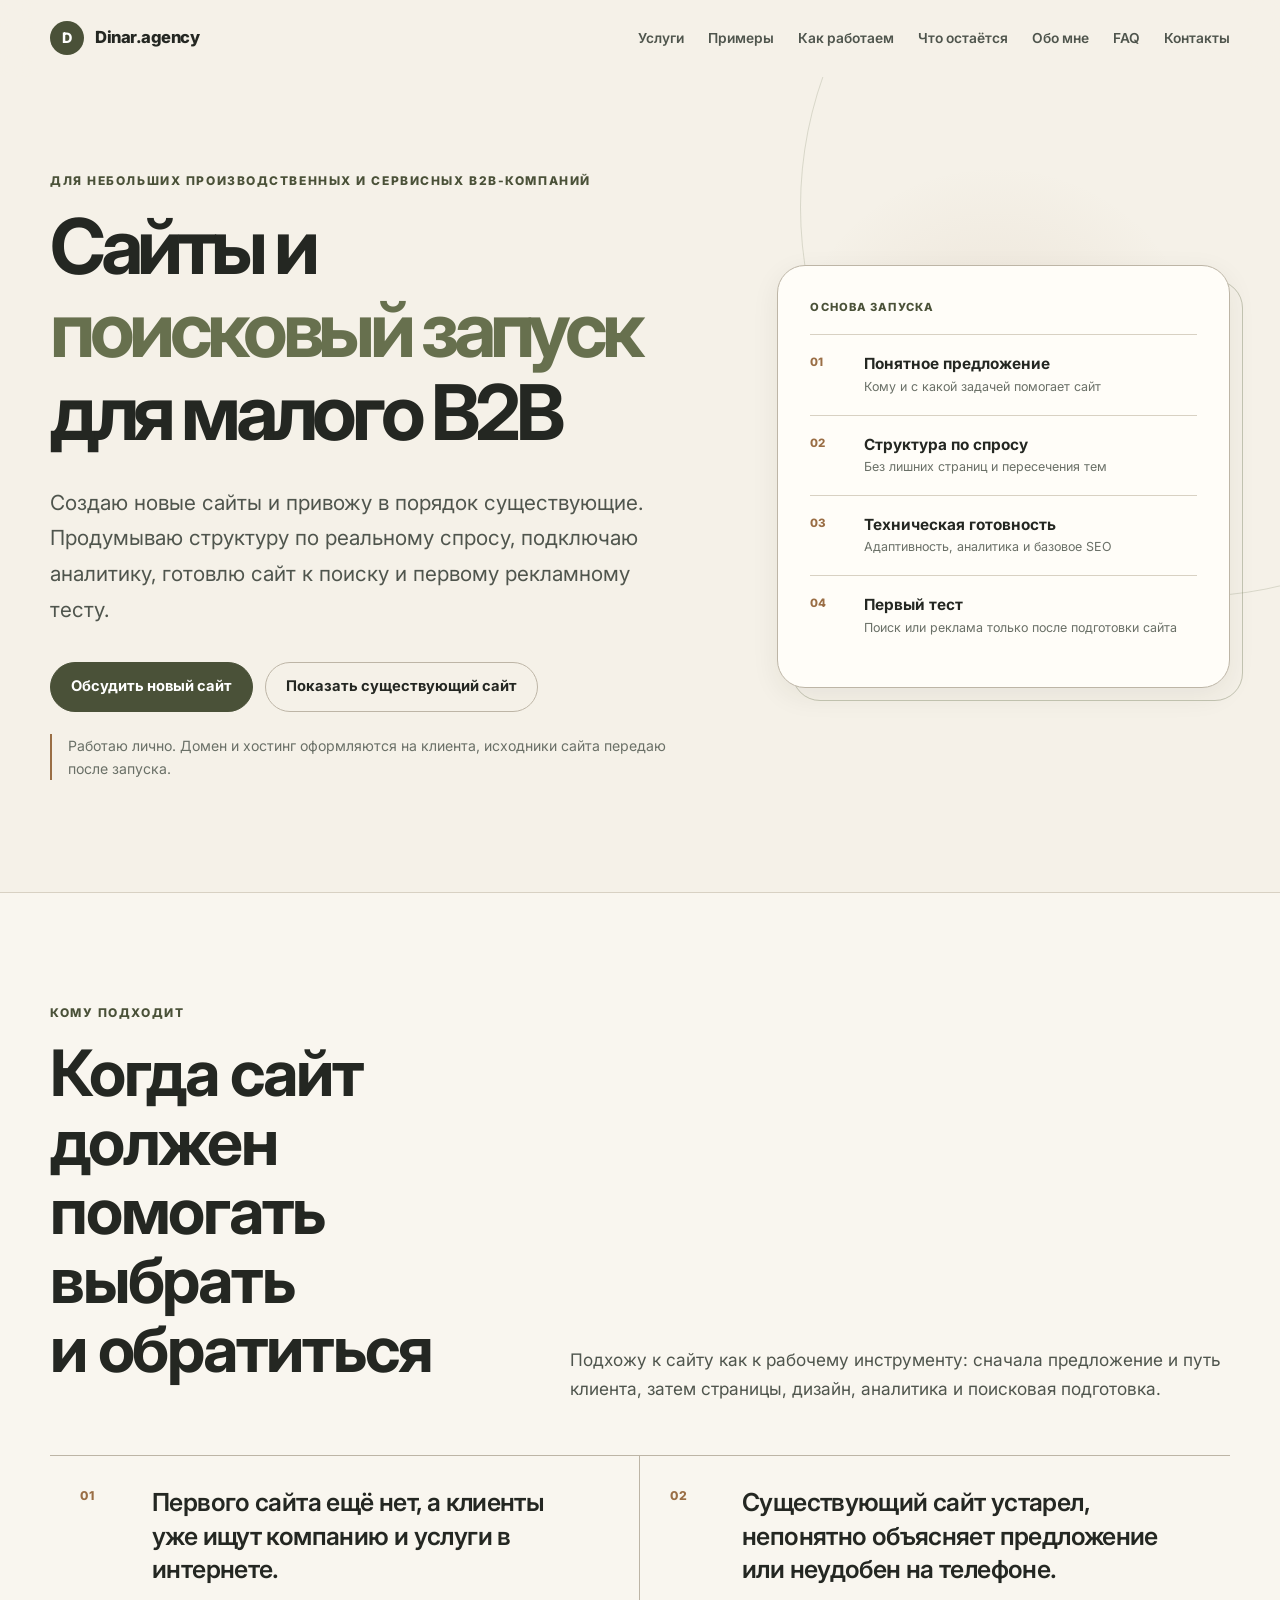
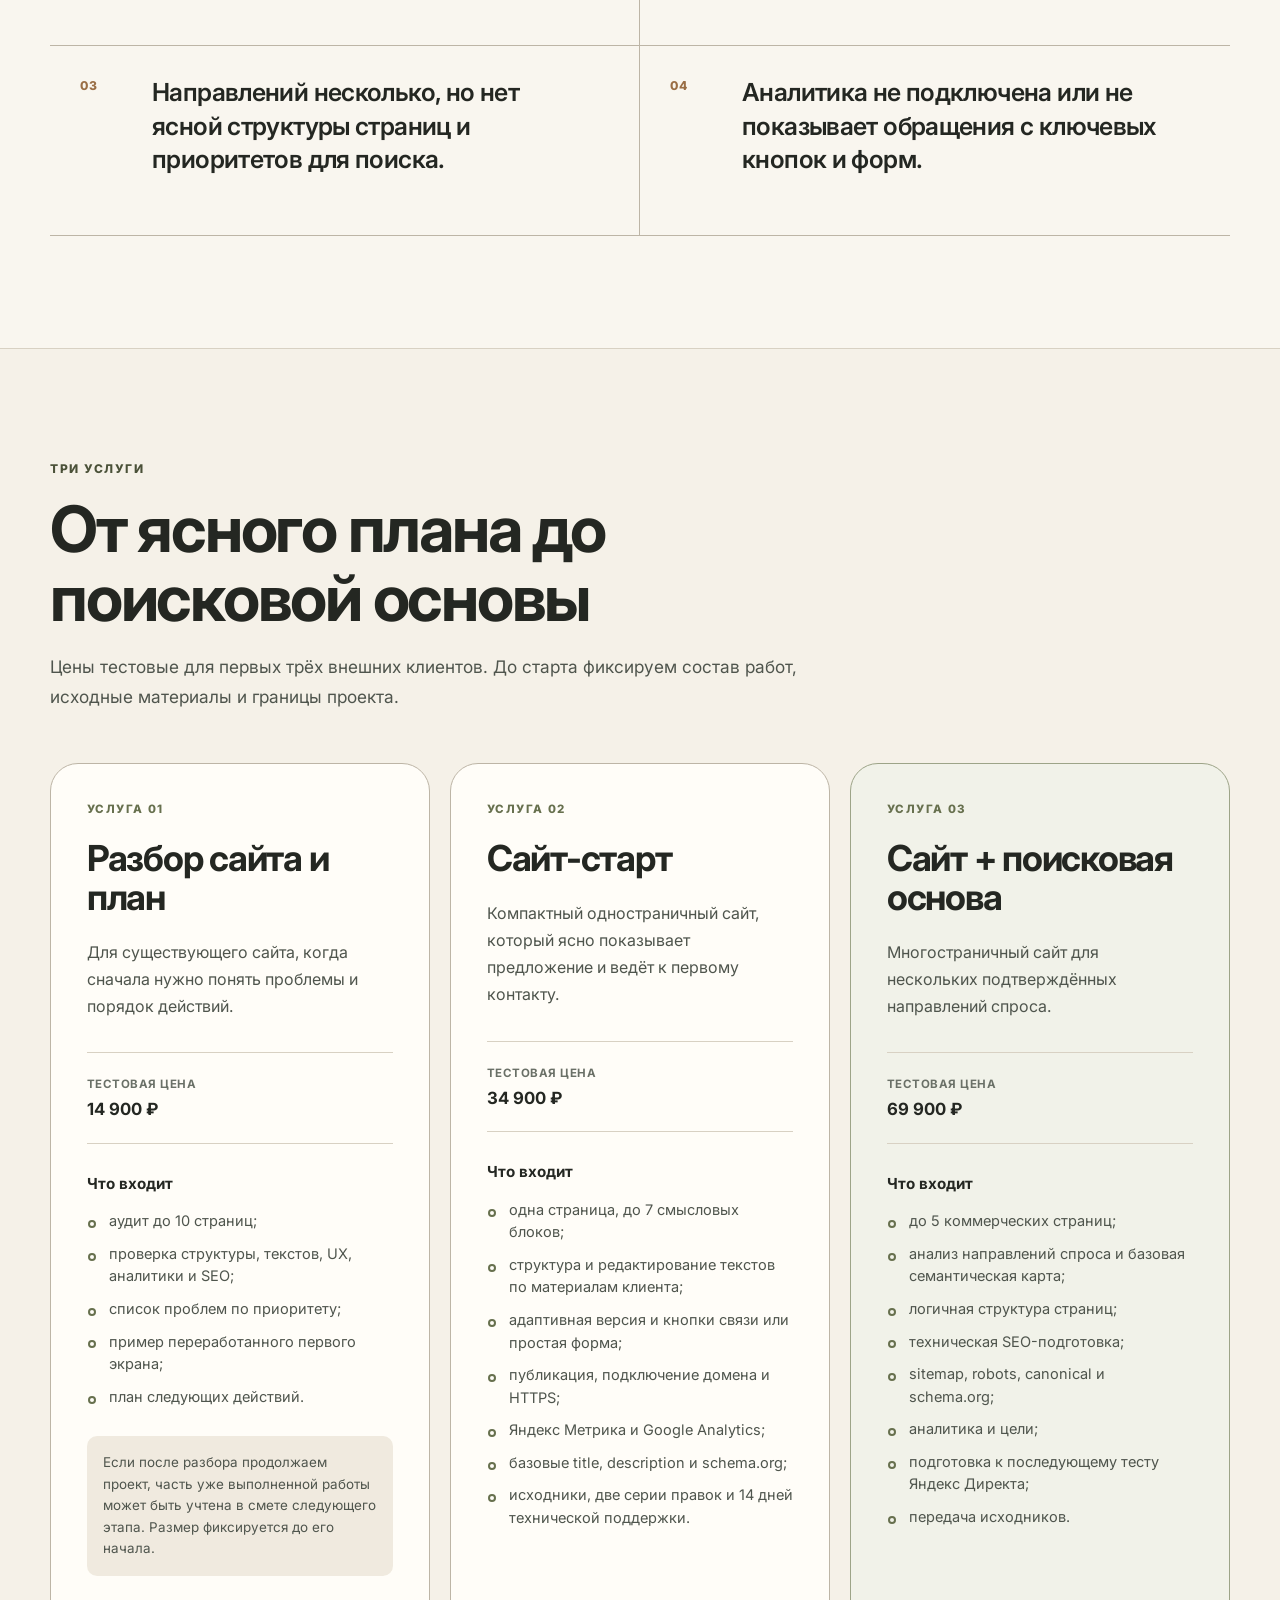
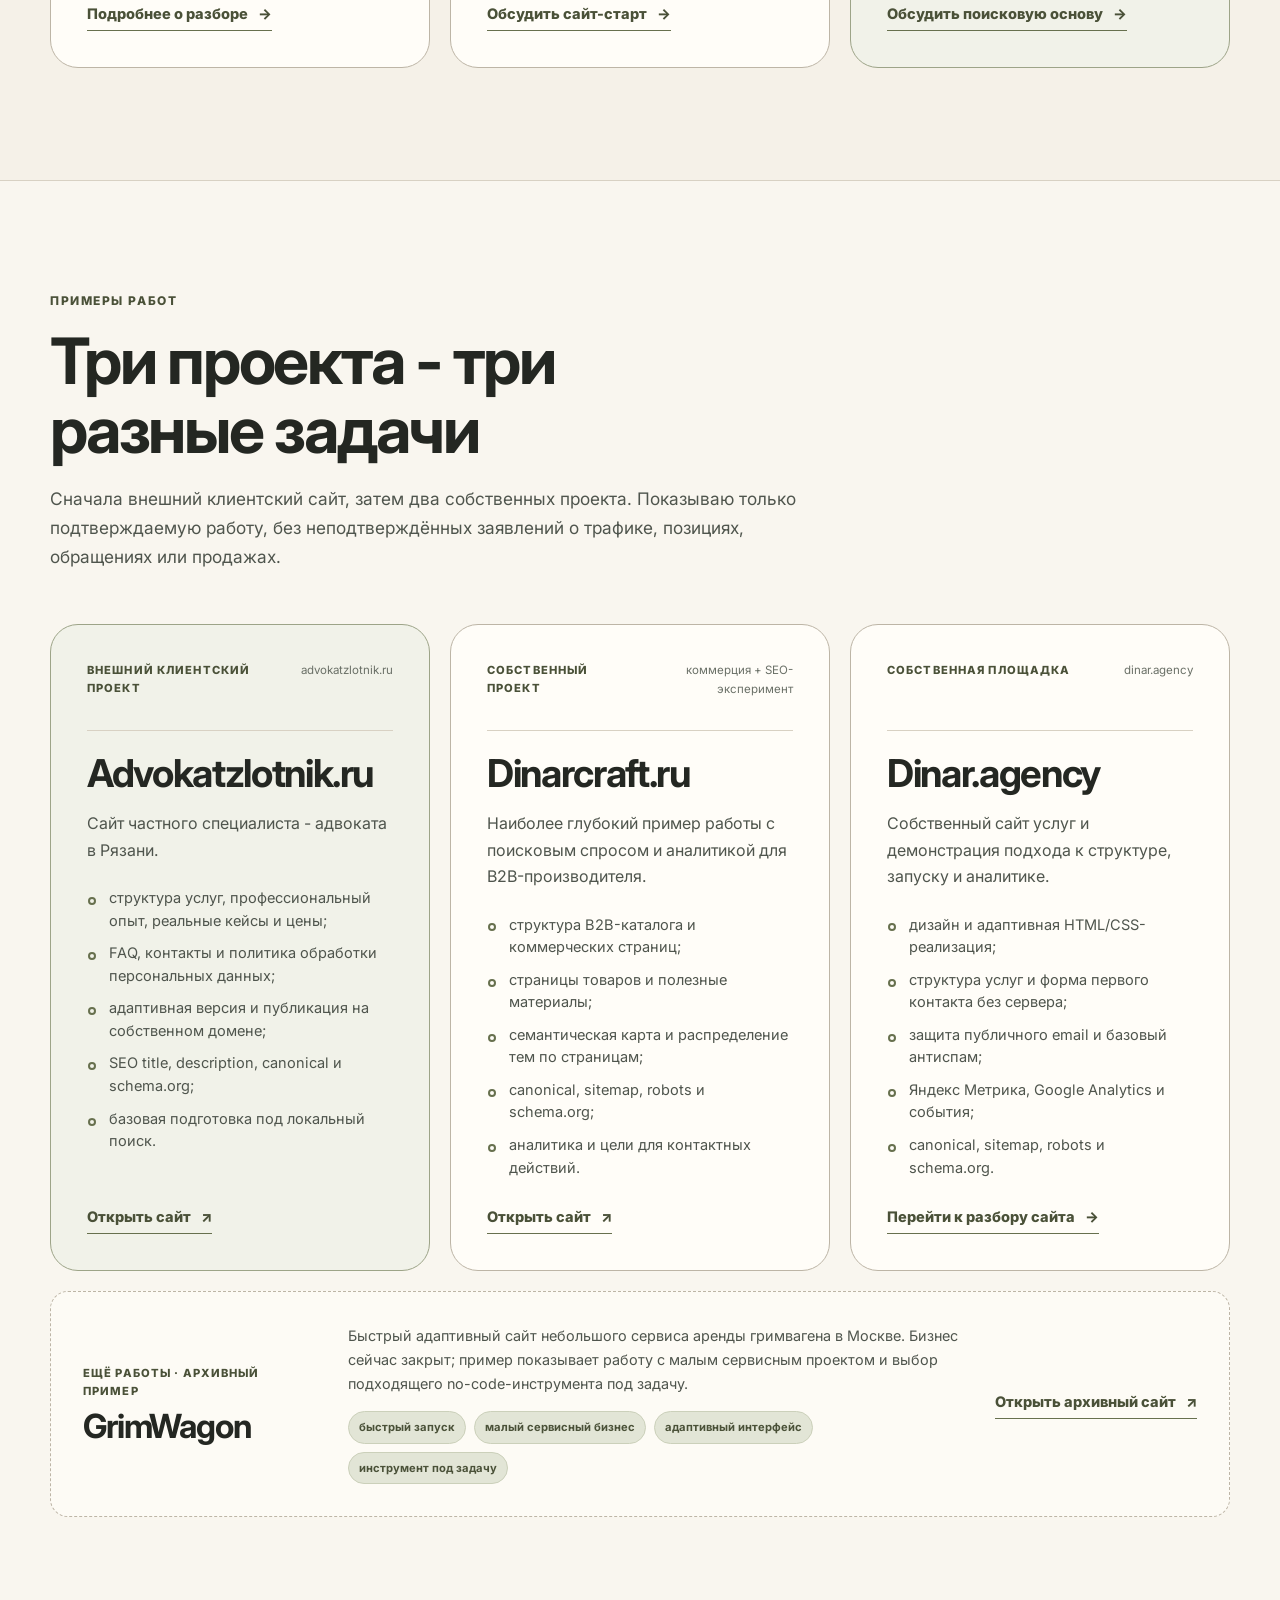
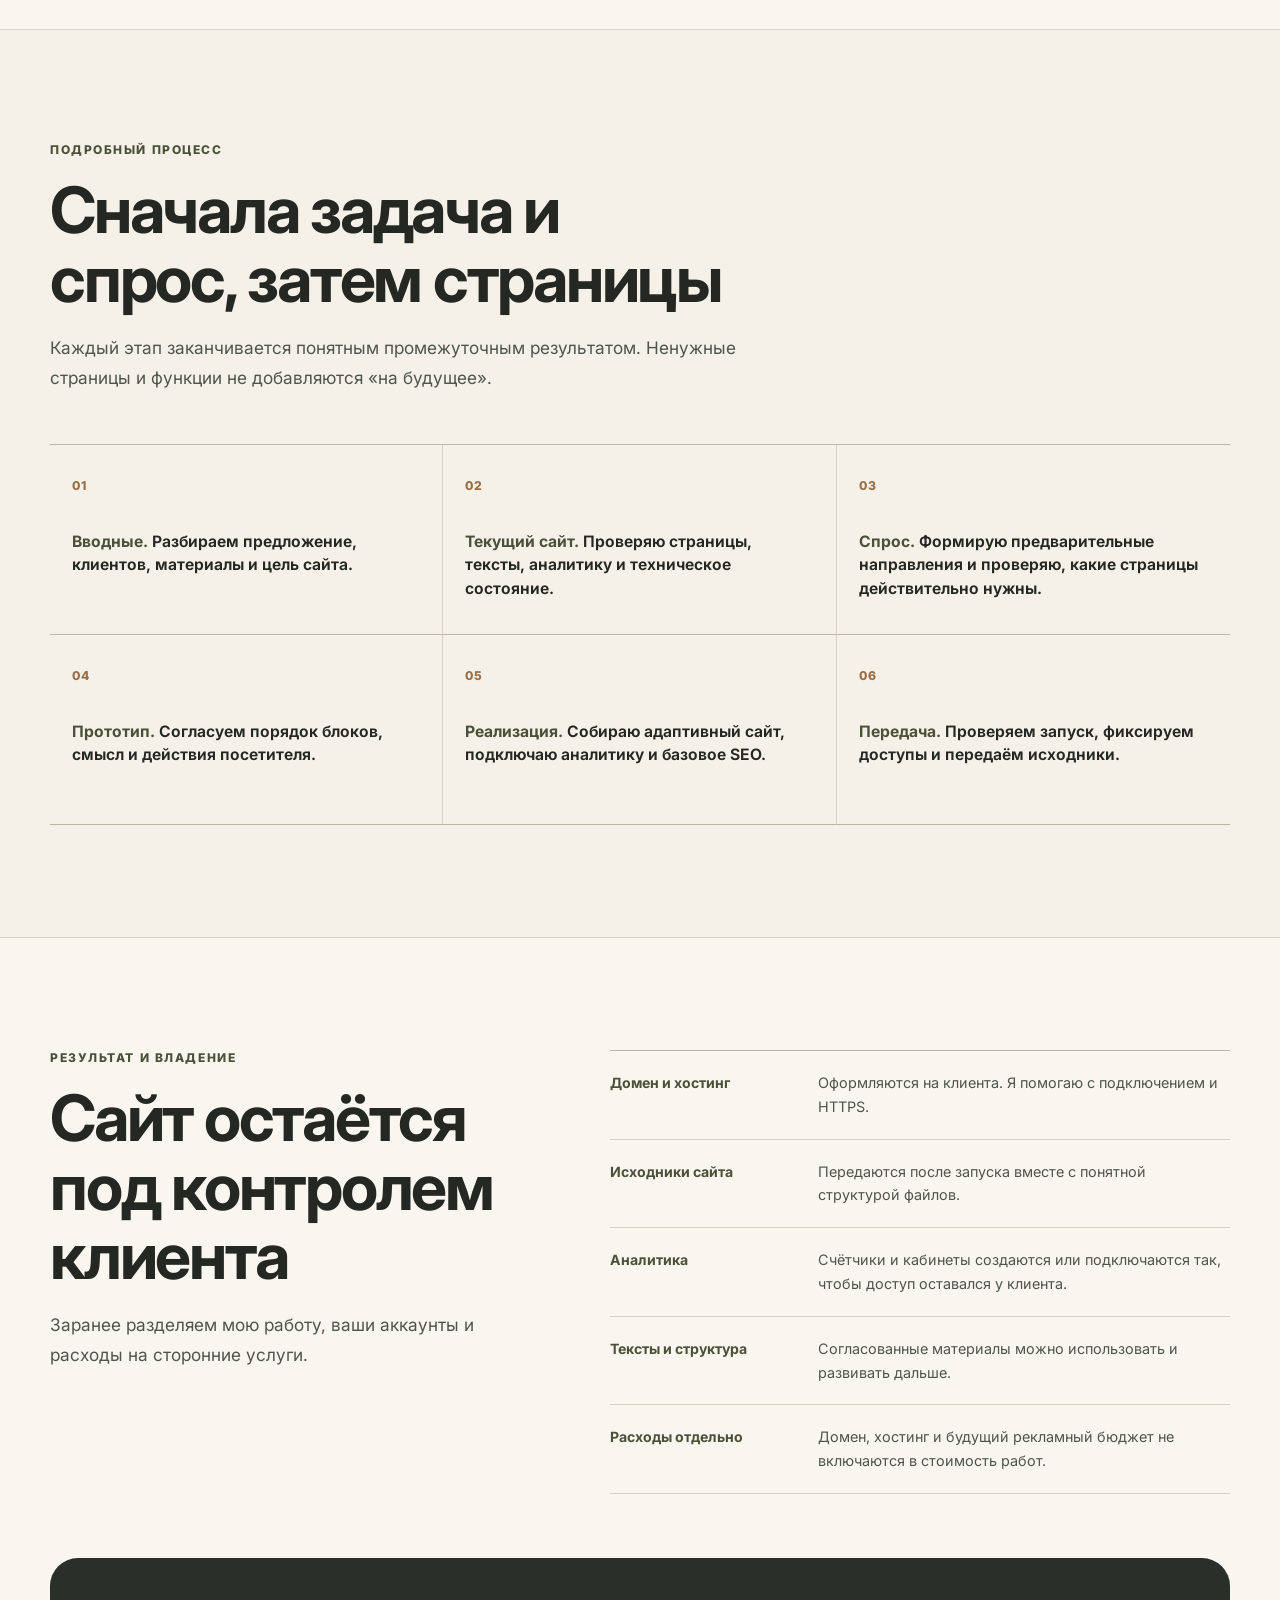
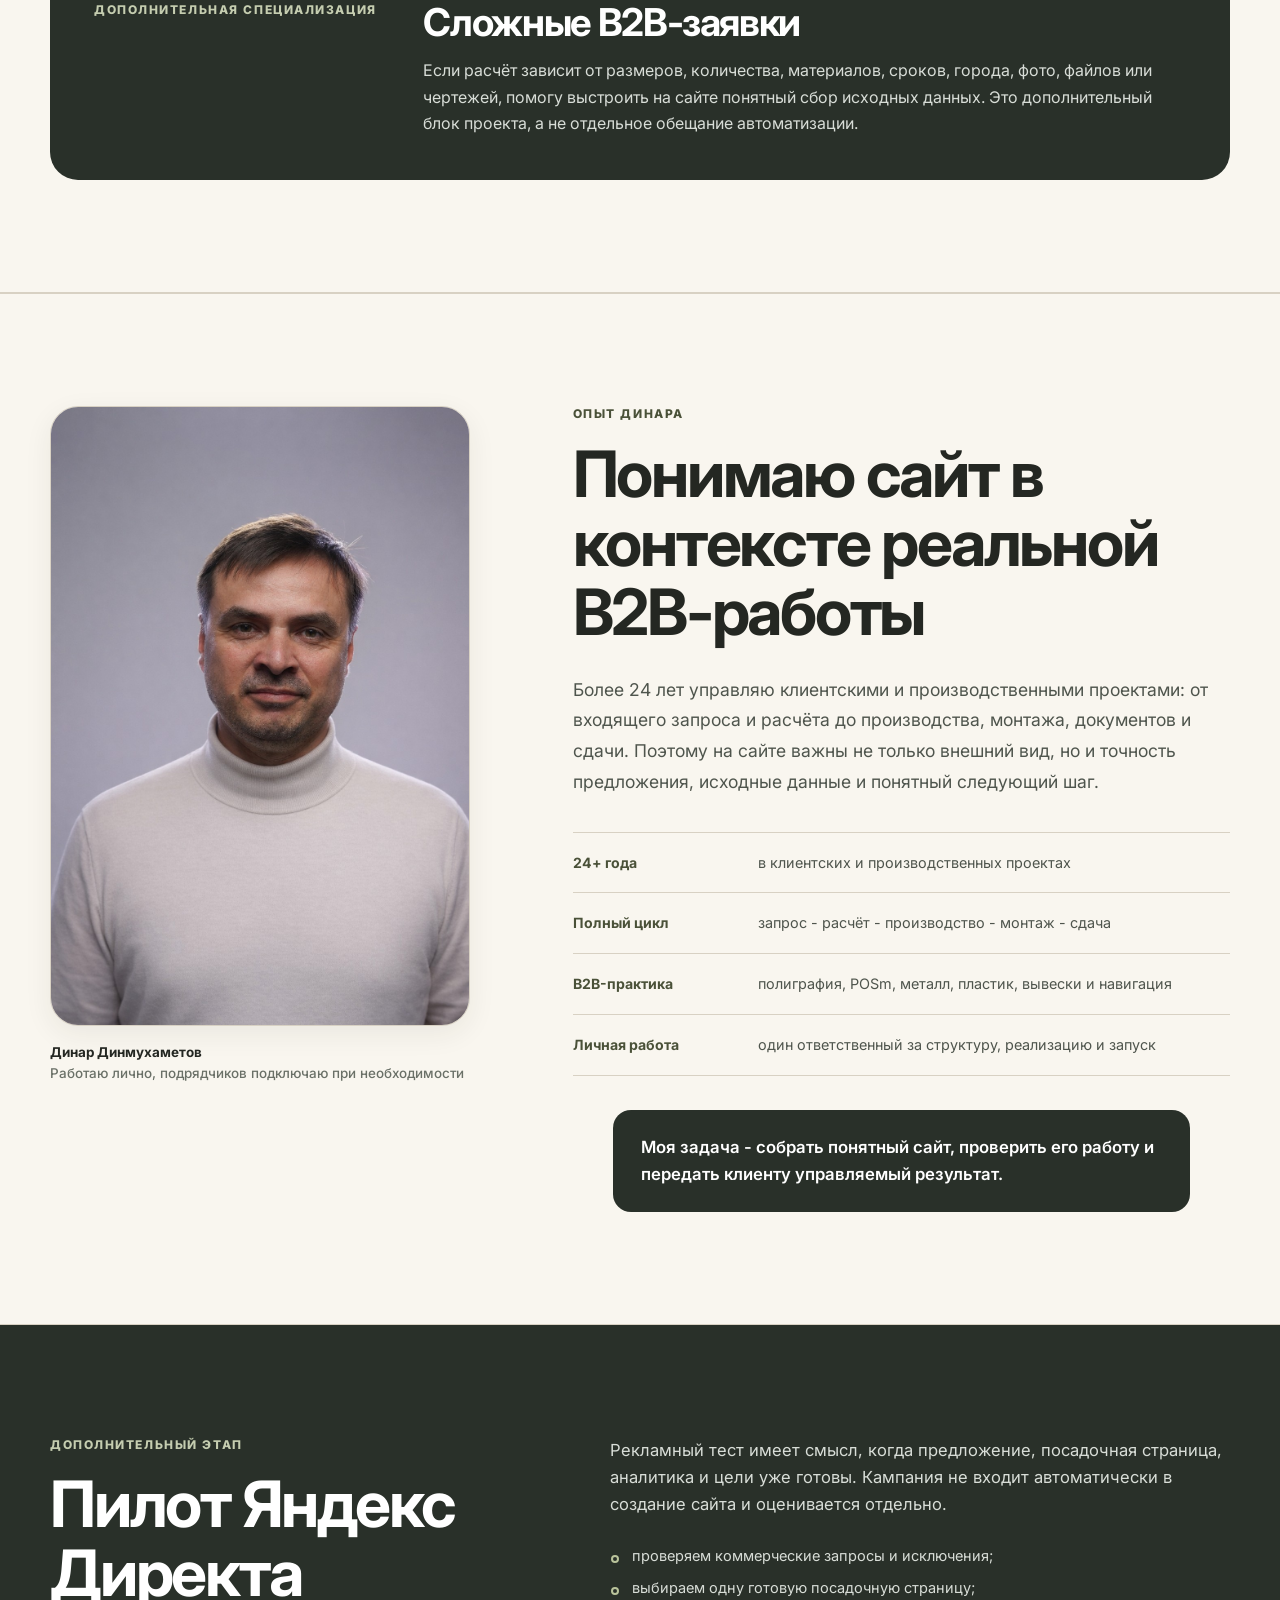
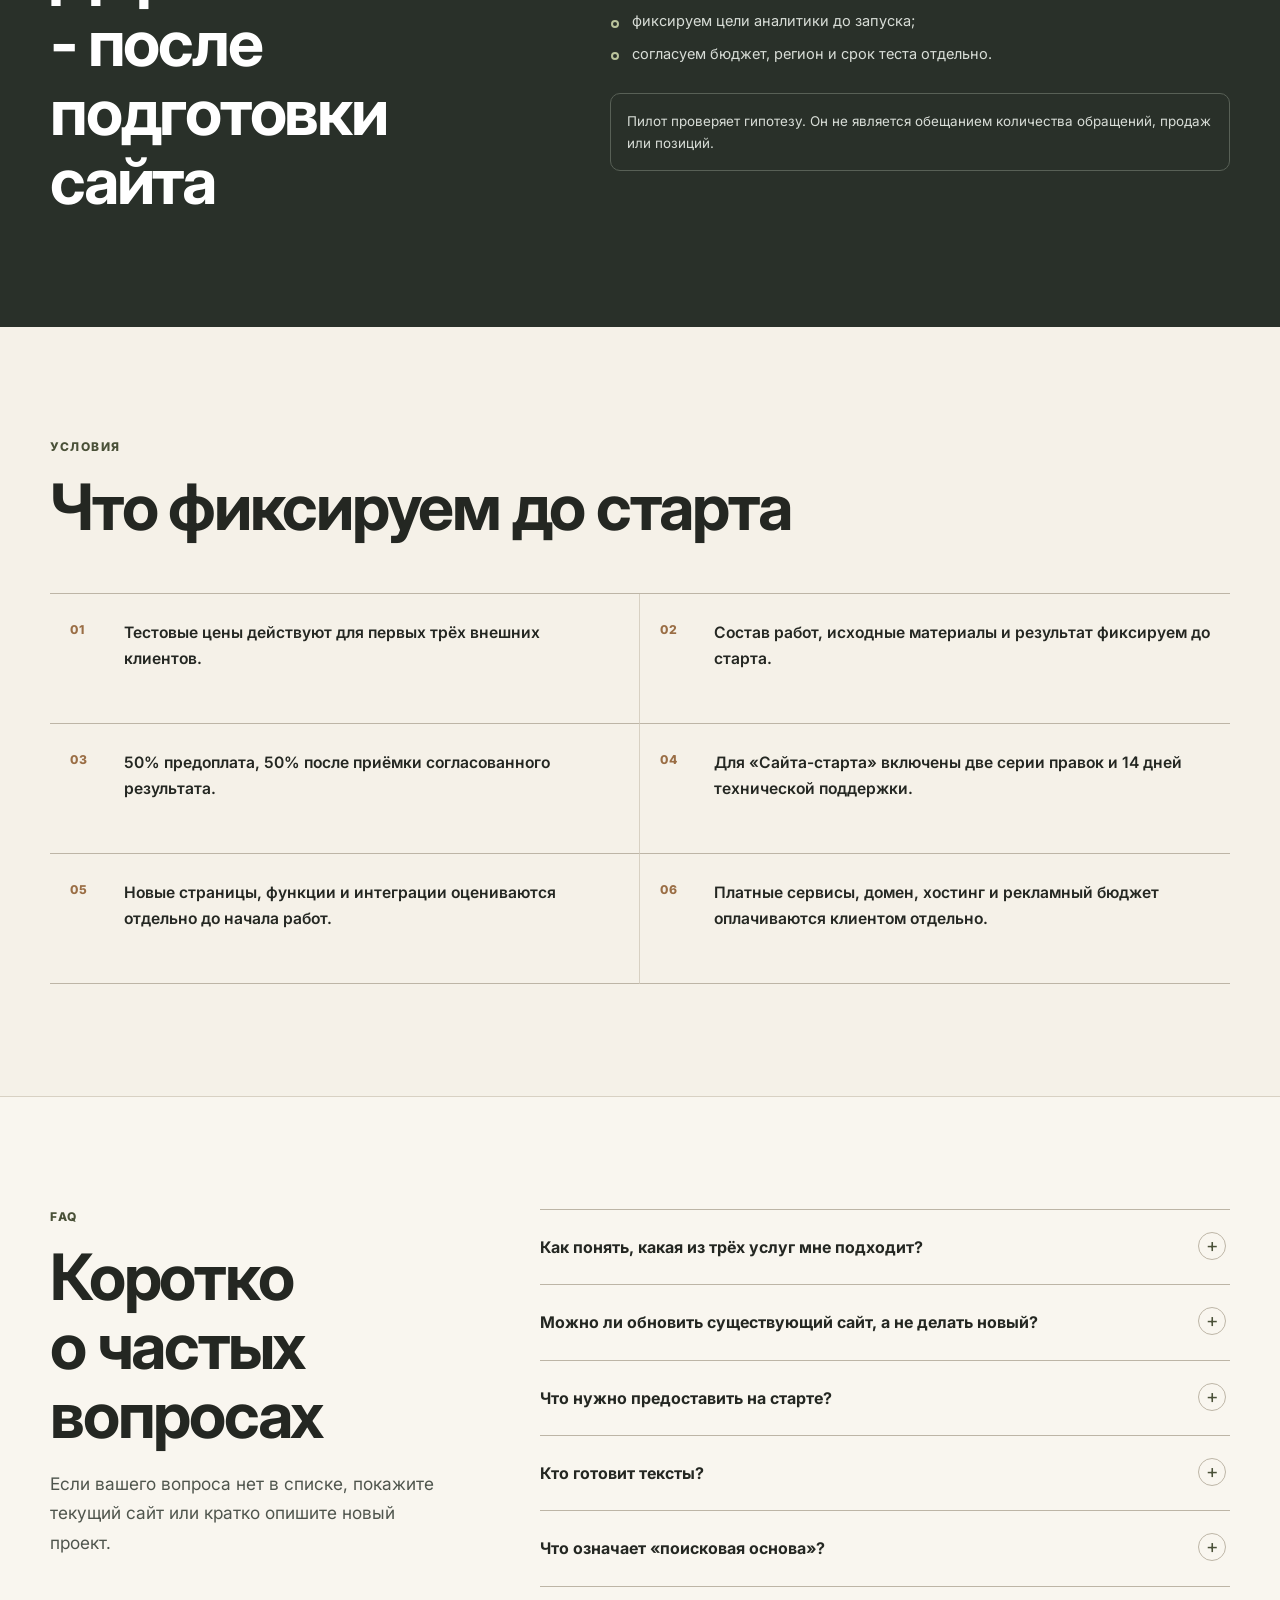
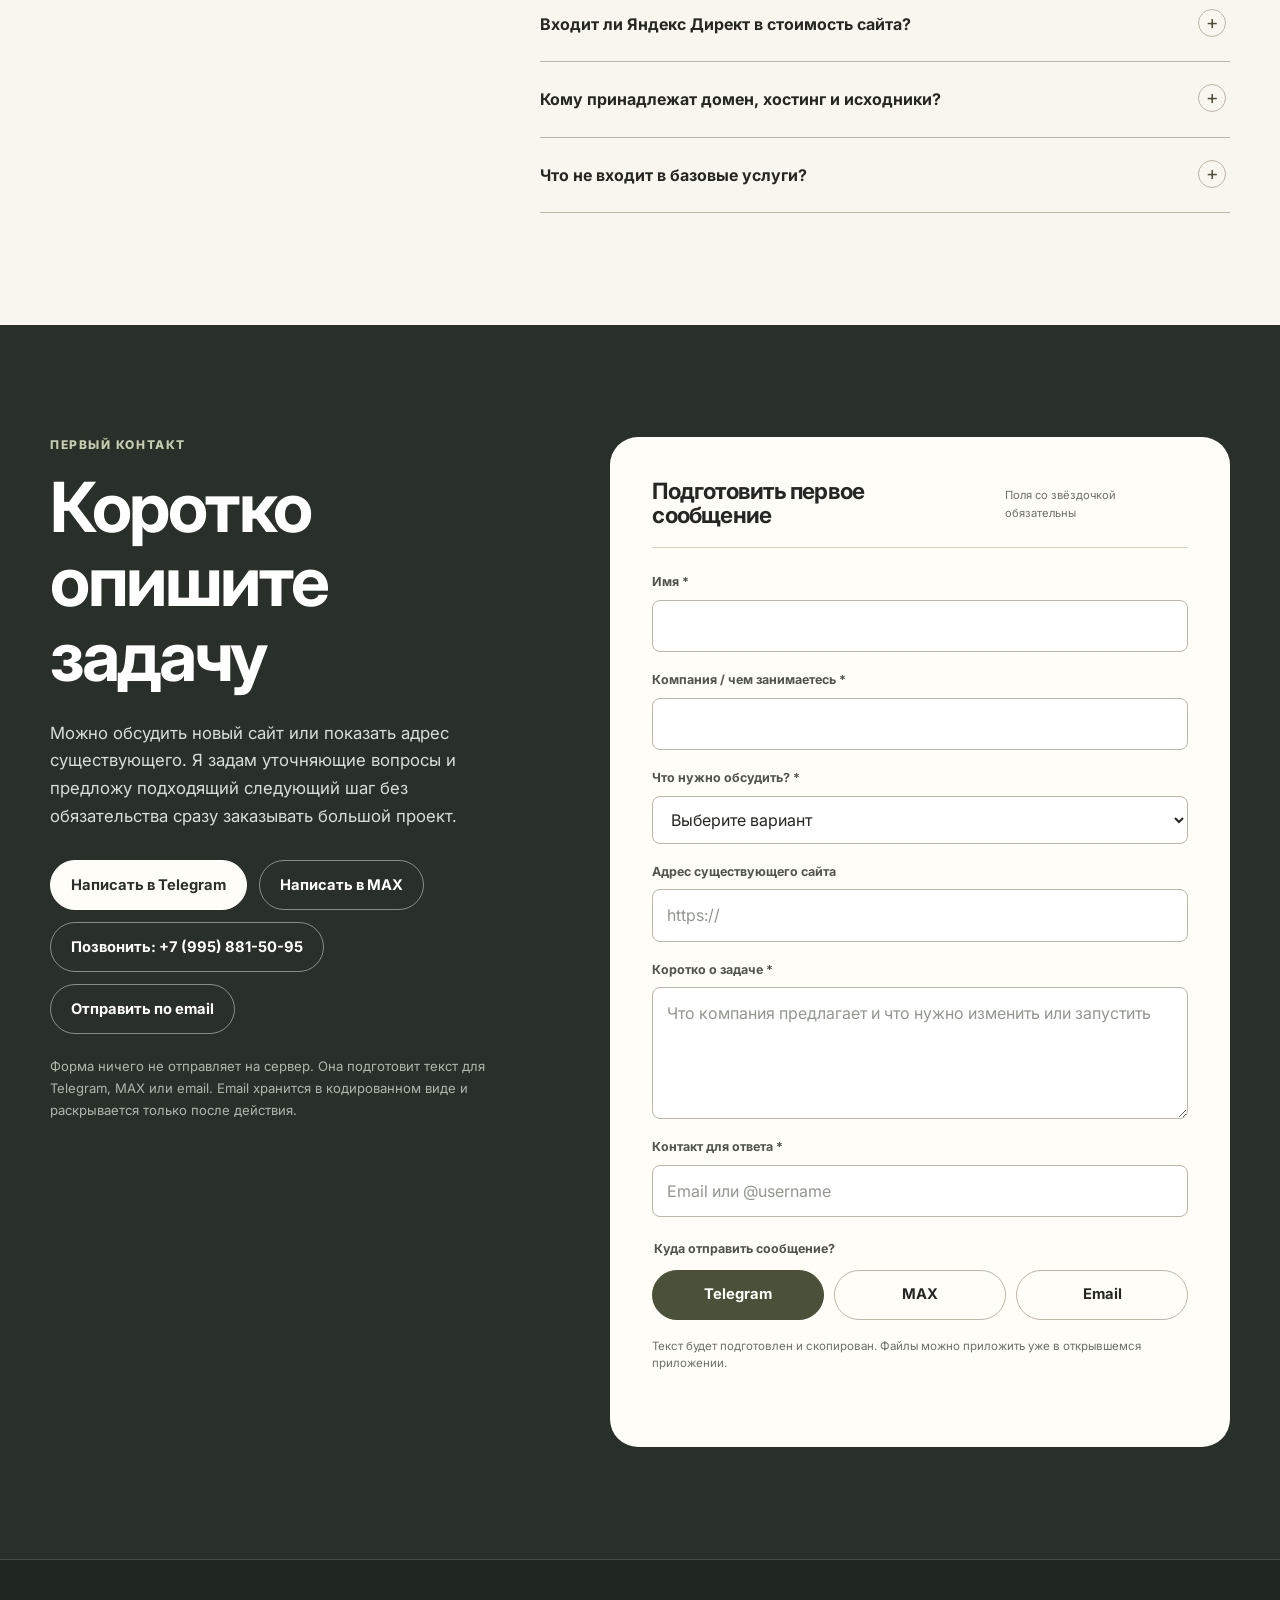
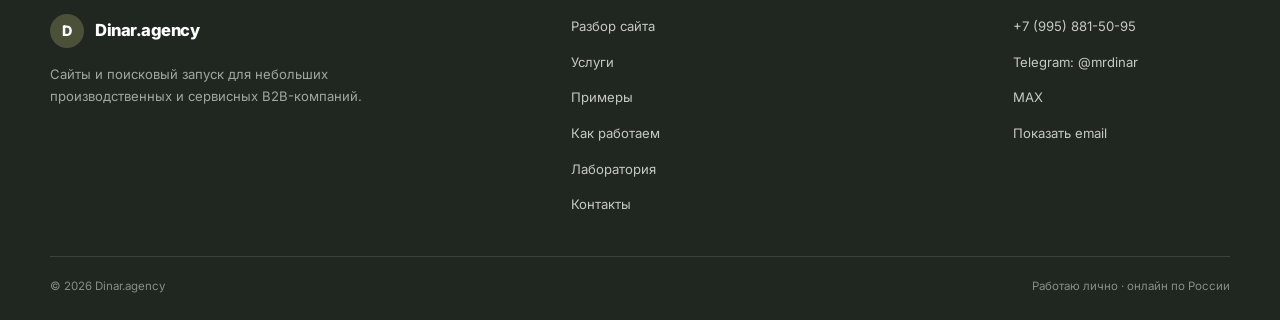
==== index.html @ df2e678c "Add contact channel buttons to forms" ====
<!DOCTYPE html>
<html lang="ru">
<head>
    <meta charset="UTF-8">
    <meta name="viewport" content="width=device-width, initial-scale=1.0">
    <title>Сайты и поисковый запуск для малого B2B - Dinar.agency</title>
    <meta name="description" content="Создание и обновление сайтов для небольших производственных и сервисных B2B-компаний: структура по спросу, аналитика, базовое SEO и подготовка к рекламе.">
    <meta name="author" content="Динар Динмухаметов">
    <meta name="robots" content="index, follow">
    <meta name="google-site-verification" content="1zvMu9Dh_mMrUZKB-9PRjw9QlIbMhBmWwOvt3iG-pfA">
    <link rel="canonical" href="https://dinar.agency/">
    <link rel="icon" href="favicon.svg" type="image/svg+xml">

    <meta property="og:title" content="Сайты и поисковый запуск для малого B2B - Dinar.agency">
    <meta property="og:description" content="Создаю и обновляю сайты для небольших производственных и сервисных B2B-компаний. Готовлю структуру, аналитику и поисковую основу.">
    <meta property="og:type" content="website">
    <meta property="og:url" content="https://dinar.agency/">
    <meta property="og:image" content="https://dinar.agency/images/og-dinar-agency-v04.png">
    <meta property="og:image:width" content="1731">
    <meta property="og:image:height" content="909">
    <meta property="og:locale" content="ru_RU">
    <meta property="og:site_name" content="Dinar.agency">

    <meta name="twitter:card" content="summary_large_image">
    <meta name="twitter:title" content="Сайты и поисковый запуск для малого B2B - Dinar.agency">
    <meta name="twitter:description" content="Сайты, аналитика и поисковая основа для небольших производственных и сервисных B2B-компаний.">
    <meta name="twitter:image" content="https://dinar.agency/images/og-dinar-agency-v04.png">

    <link rel="preconnect" href="https://fonts.googleapis.com">
    <link rel="preconnect" href="https://fonts.gstatic.com" crossorigin>
    <link href="https://fonts.googleapis.com/css2?family=Inter:wght@400;500;600;700;800&display=swap" rel="stylesheet">
    <link rel="stylesheet" href="css/style.css">

    <!-- Yandex.Metrika counter -->
    <script>
        (function(m,e,t,r,i,k,a){
            m[i]=m[i]||function(){(m[i].a=m[i].a||[]).push(arguments)};
            m[i].l=1*new Date();
            for (var j=0;j<document.scripts.length;j+=1){if(document.scripts[j].src===r){return;}}
            k=e.createElement(t),a=e.getElementsByTagName(t)[0],k.async=1,k.src=r,a.parentNode.insertBefore(k,a);
        })(window,document,"script","https://mc.yandex.ru/metrika/tag.js?id=109675049","ym");
        ym(109675049,"init",{ssr:true,webvisor:true,clickmap:true,referrer:document.referrer,url:location.href,accurateTrackBounce:true,trackLinks:true});
    </script>
    <!-- /Yandex.Metrika counter -->

    <!-- Google tag (gtag.js) -->
    <script async src="https://www.googletagmanager.com/gtag/js?id=G-1CB6EWXD6X"></script>
    <script>
        window.dataLayer = window.dataLayer || [];
        function gtag(){dataLayer.push(arguments);}
        gtag('js', new Date());
        gtag('config', 'G-1CB6EWXD6X');
    </script>

    <script type="application/ld+json">
    {
        "@context": "https://schema.org",
        "@graph": [
            {
                "@type": "ProfessionalService",
                "@id": "https://dinar.agency/#service",
                "name": "Dinar.agency",
                "url": "https://dinar.agency/",
                "description": "Создание и обновление сайтов, аналитика и поисковая подготовка для небольших производственных и сервисных B2B-компаний.",
                "telephone": "+7 995 881-50-95",
                "sameAs": ["https://t.me/mrdinar", "https://max.ru/u/f9LHodD0cOKdKxpZWRTf6opqWFE4_FBbFln83YGEvx6yfmukrq7u5bdn0Wg"],
                "areaServed": {"@type": "Country", "name": "Россия"},
                "founder": {"@id": "https://dinar.agency/#person"},
                "serviceType": ["Разбор сайта и план", "Сайт-старт", "Сайт и поисковая основа"],
                "hasOfferCatalog": {
                    "@type": "OfferCatalog",
                    "name": "Услуги Dinar.agency",
                    "itemListElement": [
                        {"@type": "Offer", "url": "https://dinar.agency/razbor-sayta/", "price": "14900", "priceCurrency": "RUB", "itemOffered": {"@type": "Service", "name": "Разбор сайта и план"}},
                        {"@type": "Offer", "price": "34900", "priceCurrency": "RUB", "itemOffered": {"@type": "Service", "name": "Сайт-старт"}},
                        {"@type": "Offer", "price": "69900", "priceCurrency": "RUB", "itemOffered": {"@type": "Service", "name": "Сайт и поисковая основа"}}
                    ]
                },
                "priceRange": "14 900-69 900 ₽",
                "inLanguage": "ru"
            },
            {
                "@type": "Person",
                "@id": "https://dinar.agency/#person",
                "name": "Динар Динмухаметов",
                "url": "https://dinar.agency/",
                "image": "https://dinar.agency/images/dinar-about-photo.jpeg",
                "jobTitle": "Основатель Dinar.agency",
                "telephone": "+7 995 881-50-95",
                "sameAs": ["https://t.me/mrdinar", "https://max.ru/u/f9LHodD0cOKdKxpZWRTf6opqWFE4_FBbFln83YGEvx6yfmukrq7u5bdn0Wg"],
                "knowsAbout": ["Создание сайтов", "Поисковая подготовка сайтов", "Веб-аналитика", "Производственные B2B-проекты"]
            }
        ]
    }
    </script>
</head>
<body>
    <a class="skip-link" href="#main">Перейти к содержанию</a>
    <noscript>
        <div class="noscript-note">Основной текст доступен без JavaScript. Для мобильного меню и подготовки сообщения включите JavaScript.</div>
        <div><img src="https://mc.yandex.ru/watch/109675049" class="metrika-pixel" alt=""></div>
    </noscript>

    <header class="site-header" id="top">
        <div class="nav-shell">
            <a class="brand" href="#top" aria-label="Dinar.agency - на главную">
                <span class="brand-mark" aria-hidden="true">D</span>
                <span>Dinar.agency</span>
            </a>
            <nav class="nav-menu" id="navMenu" aria-label="Основная навигация">
                <a href="#services">Услуги</a>
                <a href="#work">Примеры</a>
                <a href="#process">Как работаем</a>
                <a href="#ownership">Что остаётся</a>
                <a href="#about">Обо мне</a>
                <a href="#faq">FAQ</a>
                <a href="#contact">Контакты</a>
            </nav>
            <button class="nav-toggle" id="navToggle" type="button" aria-label="Открыть меню" aria-controls="navMenu" aria-expanded="false">
                <span></span>
                <span></span>
            </button>
        </div>
    </header>

    <main id="main">
        <section class="hero" aria-labelledby="hero-title">
            <div class="container hero-grid">
                <div class="hero-copy">
                    <p class="eyebrow">Для небольших производственных и сервисных B2B-компаний</p>
                    <h1 id="hero-title">Сайты и <span>поисковый запуск</span> для малого B2B</h1>
                    <p class="hero-lead">Создаю новые сайты и привожу в порядок существующие. Продумываю структуру по реальному спросу, подключаю аналитику, готовлю сайт к поиску и первому рекламному тесту.</p>
                    <div class="button-row">
                        <a class="button button-primary" href="#contact" data-contact-interest="Нужен новый сайт" data-analytics-goal="hero_new_site_cta">Обсудить новый сайт</a>
                        <a class="button button-secondary" href="#contact" data-contact-interest="Нужно обновить существующий сайт" data-analytics-goal="hero_existing_site_cta">Показать существующий сайт</a>
                    </div>
                    <p class="hero-note">Работаю лично. Домен и хостинг оформляются на клиента, исходники сайта передаю после запуска.</p>
                </div>
                <aside class="hero-plan" aria-label="Основа поискового запуска">
                    <p class="hero-plan-label">Основа запуска</p>
                    <ol>
                        <li><span>01</span><strong>Понятное предложение</strong><small>Кому и с какой задачей помогает сайт</small></li>
                        <li><span>02</span><strong>Структура по спросу</strong><small>Без лишних страниц и пересечения тем</small></li>
                        <li><span>03</span><strong>Техническая готовность</strong><small>Адаптивность, аналитика и базовое SEO</small></li>
                        <li><span>04</span><strong>Первый тест</strong><small>Поиск или реклама только после подготовки сайта</small></li>
                    </ol>
                </aside>
            </div>
        </section>

        <section class="section problems" id="audience" aria-labelledby="audience-title">
            <div class="container">
                <div class="section-heading section-heading-wide">
                    <p class="section-kicker">Кому подходит</p>
                    <h2 id="audience-title">Когда сайт должен помогать выбрать и обратиться</h2>
                    <p>Подхожу к сайту как к рабочему инструменту: сначала предложение и путь клиента, затем страницы, дизайн, аналитика и поисковая подготовка.</p>
                </div>
                <ul class="problem-list audience-list">
                    <li><span>01</span><p>Первого сайта ещё нет, а клиенты уже ищут компанию и услуги в интернете.</p></li>
                    <li><span>02</span><p>Существующий сайт устарел, непонятно объясняет предложение или неудобен на телефоне.</p></li>
                    <li><span>03</span><p>Направлений несколько, но нет ясной структуры страниц и приоритетов для поиска.</p></li>
                    <li><span>04</span><p>Аналитика не подключена или не показывает обращения с ключевых кнопок и форм.</p></li>
                </ul>
            </div>
        </section>

        <section class="section solutions" id="services" aria-labelledby="services-title">
            <div class="container">
                <div class="section-heading">
                    <p class="section-kicker">Три услуги</p>
                    <h2 id="services-title">От ясного плана до поисковой основы</h2>
                    <p>Цены тестовые для первых трёх внешних клиентов. До старта фиксируем состав работ, исходные материалы и границы проекта.</p>
                </div>
                <div class="service-grid">
                    <article class="solution-card service-card">
                        <div class="solution-card-head"><p class="solution-number">Услуга 01</p><h3>Разбор сайта и план</h3><p>Для существующего сайта, когда сначала нужно понять проблемы и порядок действий.</p></div>
                        <div class="solution-meta service-price"><div><span>Тестовая цена</span><strong>14 900 ₽</strong></div></div>
                        <div class="solution-details"><h4>Что входит</h4><ul class="check-list">
                            <li>аудит до 10 страниц;</li><li>проверка структуры, текстов, UX, аналитики и SEO;</li><li>список проблем по приоритету;</li><li>пример переработанного первого экрана;</li><li>план следующих действий.</li>
                        </ul></div>
                        <p class="boundary">Если после разбора продолжаем проект, часть уже выполненной работы может быть учтена в смете следующего этапа. Размер фиксируется до его начала.</p>
                        <a class="text-link" href="razbor-sayta/" data-analytics-goal="service_audit_page_open">Подробнее о разборе <span aria-hidden="true">→</span></a>
                    </article>
                    <article class="solution-card service-card">
                        <div class="solution-card-head"><p class="solution-number">Услуга 02</p><h3>Сайт-старт</h3><p>Компактный одностраничный сайт, который ясно показывает предложение и ведёт к первому контакту.</p></div>
                        <div class="solution-meta service-price"><div><span>Тестовая цена</span><strong>34 900 ₽</strong></div></div>
                        <div class="solution-details"><h4>Что входит</h4><ul class="check-list">
                            <li>одна страница, до 7 смысловых блоков;</li><li>структура и редактирование текстов по материалам клиента;</li><li>адаптивная версия и кнопки связи или простая форма;</li><li>публикация, подключение домена и HTTPS;</li><li>Яндекс Метрика и Google Analytics;</li><li>базовые title, description и schema.org;</li><li>исходники, две серии правок и 14 дней технической поддержки.</li>
                        </ul></div>
                        <a class="text-link" href="#contact" data-contact-interest="Сайт-старт" data-analytics-goal="service_start_cta">Обсудить сайт-старт <span aria-hidden="true">→</span></a>
                    </article>
                    <article class="solution-card service-card solution-card-accent">
                        <div class="solution-card-head"><p class="solution-number">Услуга 03</p><h3>Сайт + поисковая основа</h3><p>Многостраничный сайт для нескольких подтверждённых направлений спроса.</p></div>
                        <div class="solution-meta service-price"><div><span>Тестовая цена</span><strong>69 900 ₽</strong></div></div>
                        <div class="solution-details"><h4>Что входит</h4><ul class="check-list">
                            <li>до 5 коммерческих страниц;</li><li>анализ направлений спроса и базовая семантическая карта;</li><li>логичная структура страниц;</li><li>техническая SEO-подготовка;</li><li>sitemap, robots, canonical и schema.org;</li><li>аналитика и цели;</li><li>подготовка к последующему тесту Яндекс Директа;</li><li>передача исходников.</li>
                        </ul></div>
                        <a class="text-link" href="#contact" data-contact-interest="Сайт и поисковая основа" data-analytics-goal="service_search_cta">Обсудить поисковую основу <span aria-hidden="true">→</span></a>
                    </article>
                </div>
            </div>
        </section>

        <section class="section work" id="work" aria-labelledby="work-title">
            <div class="container">
                <div class="section-heading"><p class="section-kicker">Примеры работ</p><h2 id="work-title">Три проекта - три разные задачи</h2><p>Сначала внешний клиентский сайт, затем два собственных проекта. Показываю только подтверждаемую работу, без неподтверждённых заявлений о трафике, позициях, обращениях или продажах.</p></div>
                <div class="case-grid">
                    <article class="case-card case-card-featured">
                        <div class="case-card-top"><p class="case-label">Внешний клиентский проект</p><span>advokatzlotnik.ru</span></div><h3>Advokatzlotnik.ru</h3><p>Сайт частного специалиста - адвоката в Рязани.</p>
                        <ul class="check-list"><li>структура услуг, профессиональный опыт, реальные кейсы и цены;</li><li>FAQ, контакты и политика обработки персональных данных;</li><li>адаптивная версия и публикация на собственном домене;</li><li>SEO title, description, canonical и schema.org;</li><li>базовая подготовка под локальный поиск.</li></ul>
                        <a class="text-link" href="https://advokatzlotnik.ru/" target="_blank" rel="noopener" data-analytics-goal="case_advokatzlotnik_open">Открыть сайт <span aria-hidden="true">↗</span></a>
                    </article>
                    <article class="case-card">
                        <div class="case-card-top"><p class="case-label">Собственный проект</p><span>коммерция + SEO-эксперимент</span></div><h3>Dinarcraft.ru</h3><p>Наиболее глубокий пример работы с поисковым спросом и аналитикой для B2B-производителя.</p>
                        <ul class="check-list"><li>структура B2B-каталога и коммерческих страниц;</li><li>страницы товаров и полезные материалы;</li><li>семантическая карта и распределение тем по страницам;</li><li>canonical, sitemap, robots и schema.org;</li><li>аналитика и цели для контактных действий.</li></ul>
                        <a class="text-link" href="https://dinarcraft.ru/" target="_blank" rel="noopener" data-analytics-goal="case_dinarcraft_open">Открыть сайт <span aria-hidden="true">↗</span></a>
                    </article>
                    <article class="case-card">
                        <div class="case-card-top"><p class="case-label">Собственная площадка</p><span>dinar.agency</span></div><h3>Dinar.agency</h3><p>Собственный сайт услуг и демонстрация подхода к структуре, запуску и аналитике.</p>
                        <ul class="check-list"><li>дизайн и адаптивная HTML/CSS-реализация;</li><li>структура услуг и форма первого контакта без сервера;</li><li>защита публичного email и базовый антиспам;</li><li>Яндекс Метрика, Google Analytics и события;</li><li>canonical, sitemap, robots и schema.org.</li></ul>
                        <a class="text-link" href="razbor-sayta/" data-analytics-goal="case_agency_audit_page_open">Перейти к разбору сайта <span aria-hidden="true">→</span></a>
                    </article>
                </div>
                <aside class="archive-work" aria-labelledby="archive-work-title">
                    <div>
                        <p class="case-label">Ещё работы · архивный пример</p>
                        <h3 id="archive-work-title">GrimWagon</h3>
                    </div>
                    <div class="archive-work-copy">
                        <p>Быстрый адаптивный сайт небольшого сервиса аренды гримвагена в Москве. Бизнес сейчас закрыт; пример показывает работу с малым сервисным проектом и выбор подходящего no-code-инструмента под задачу.</p>
                        <ul class="archive-work-tags" aria-label="Особенности проекта">
                            <li>быстрый запуск</li>
                            <li>малый сервисный бизнес</li>
                            <li>адаптивный интерфейс</li>
                            <li>инструмент под задачу</li>
                        </ul>
                    </div>
                    <a class="text-link" href="https://grimwagon-moscow-site.lovable.app/" target="_blank" rel="noopener" data-analytics-goal="case_grimwagon_archive_open">Открыть архивный сайт <span aria-hidden="true">↗</span></a>
                </aside>
            </div>
        </section>

        <section class="section process" id="process" aria-labelledby="process-title">
            <div class="container">
                <div class="section-heading"><p class="section-kicker">Подробный процесс</p><h2 id="process-title">Сначала задача и спрос, затем страницы</h2><p>Каждый этап заканчивается понятным промежуточным результатом. Ненужные страницы и функции не добавляются «на будущее».</p></div>
                <ol class="process-list process-list-six">
                    <li><span>01</span><p><strong>Вводные.</strong> Разбираем предложение, клиентов, материалы и цель сайта.</p></li>
                    <li><span>02</span><p><strong>Текущий сайт.</strong> Проверяю страницы, тексты, аналитику и техническое состояние.</p></li>
                    <li><span>03</span><p><strong>Спрос.</strong> Формирую предварительные направления и проверяю, какие страницы действительно нужны.</p></li>
                    <li><span>04</span><p><strong>Прототип.</strong> Согласуем порядок блоков, смысл и действия посетителя.</p></li>
                    <li><span>05</span><p><strong>Реализация.</strong> Собираю адаптивный сайт, подключаю аналитику и базовое SEO.</p></li>
                    <li><span>06</span><p><strong>Передача.</strong> Проверяем запуск, фиксируем доступы и передаём исходники.</p></li>
                </ol>
            </div>
        </section>

        <section class="section ownership" id="ownership" aria-labelledby="ownership-title">
            <div class="container ownership-grid">
                <div class="section-heading"><p class="section-kicker">Результат и владение</p><h2 id="ownership-title">Сайт остаётся под контролем клиента</h2><p>Заранее разделяем мою работу, ваши аккаунты и расходы на сторонние услуги.</p></div>
                <ul class="ownership-list">
                    <li><strong>Домен и хостинг</strong><span>Оформляются на клиента. Я помогаю с подключением и HTTPS.</span></li><li><strong>Исходники сайта</strong><span>Передаются после запуска вместе с понятной структурой файлов.</span></li><li><strong>Аналитика</strong><span>Счётчики и кабинеты создаются или подключаются так, чтобы доступ оставался у клиента.</span></li><li><strong>Тексты и структура</strong><span>Согласованные материалы можно использовать и развивать дальше.</span></li><li><strong>Расходы отдельно</strong><span>Домен, хостинг и будущий рекламный бюджет не включаются в стоимость работ.</span></li>
                </ul>
            </div>
            <div class="container specialization"><p class="section-kicker">Дополнительная специализация</p><div><h3>Сложные B2B-заявки</h3><p>Если расчёт зависит от размеров, количества, материалов, сроков, города, фото, файлов или чертежей, помогу выстроить на сайте понятный сбор исходных данных. Это дополнительный блок проекта, а не отдельное обещание автоматизации.</p></div></div>
        </section>

        <section class="section about" id="about" aria-labelledby="about-title">
            <div class="container about-grid">
                <div class="about-photo"><img src="images/dinar-about-photo.jpeg" alt="Динар Динмухаметов, основатель Dinar.agency" loading="lazy" width="1024" height="1536"><p>Динар Динмухаметов<br><span>Работаю лично, подрядчиков подключаю при необходимости</span></p></div>
                <div class="about-copy"><p class="section-kicker">Опыт Динара</p><h2 id="about-title">Понимаю сайт в контексте реальной B2B-работы</h2><p class="about-lead">Более 24 лет управляю клиентскими и производственными проектами: от входящего запроса и расчёта до производства, монтажа, документов и сдачи. Поэтому на сайте важны не только внешний вид, но и точность предложения, исходные данные и понятный следующий шаг.</p>
                    <ul class="fact-list"><li><strong>24+ года</strong><span>в клиентских и производственных проектах</span></li><li><strong>Полный цикл</strong><span>запрос - расчёт - производство - монтаж - сдача</span></li><li><strong>B2B-практика</strong><span>полиграфия, POSm, металл, пластик, вывески и навигация</span></li><li><strong>Личная работа</strong><span>один ответственный за структуру, реализацию и запуск</span></li></ul>
                    <blockquote class="about-quote">Моя задача - собрать понятный сайт, проверить его работу и передать клиенту управляемый результат.</blockquote>
                </div>
            </div>
        </section>

        <section class="section direct-pilot" id="direct" aria-labelledby="direct-title">
            <div class="container direct-grid">
                <div><p class="section-kicker">Дополнительный этап</p><h2 id="direct-title">Пилот Яндекс Директа - после подготовки сайта</h2></div>
                <div class="direct-copy"><p>Рекламный тест имеет смысл, когда предложение, посадочная страница, аналитика и цели уже готовы. Кампания не входит автоматически в создание сайта и оценивается отдельно.</p><ul class="check-list"><li>проверяем коммерческие запросы и исключения;</li><li>выбираем одну готовую посадочную страницу;</li><li>фиксируем цели аналитики до запуска;</li><li>согласуем бюджет, регион и срок теста отдельно.</li></ul><p class="direct-note">Пилот проверяет гипотезу. Он не является обещанием количества обращений, продаж или позиций.</p></div>
            </div>
        </section>

        <section class="section terms" aria-labelledby="terms-title">
            <div class="container"><div class="section-heading"><p class="section-kicker">Условия</p><h2 id="terms-title">Что фиксируем до старта</h2></div>
                <ul class="terms-list"><li><span>01</span><p>Тестовые цены действуют для первых трёх внешних клиентов.</p></li><li><span>02</span><p>Состав работ, исходные материалы и результат фиксируем до старта.</p></li><li><span>03</span><p>50% предоплата, 50% после приёмки согласованного результата.</p></li><li><span>04</span><p>Для «Сайта-старта» включены две серии правок и 14 дней технической поддержки.</p></li><li><span>05</span><p>Новые страницы, функции и интеграции оцениваются отдельно до начала работ.</p></li><li><span>06</span><p>Платные сервисы, домен, хостинг и рекламный бюджет оплачиваются клиентом отдельно.</p></li></ul>
            </div>
        </section>

        <section class="section faq" id="faq" aria-labelledby="faq-title">
            <div class="container faq-grid">
                <div class="section-heading"><p class="section-kicker">FAQ</p><h2 id="faq-title">Коротко о частых вопросах</h2><p>Если вашего вопроса нет в списке, покажите текущий сайт или кратко опишите новый проект.</p></div>
                <div class="faq-list">
                    <details><summary>Как понять, какая из трёх услуг мне подходит?</summary><p>Если сайт уже есть, но непонятно, что менять, начните с разбора. Для первого компактного сайта подойдёт «Сайт-старт». Если у компании несколько подтверждённых направлений и нужны отдельные коммерческие страницы, рассматриваем «Сайт + поисковая основа».</p></details>
                    <details><summary>Можно ли обновить существующий сайт, а не делать новый?</summary><p>Да. Сначала проверю текущую структуру, тексты, техническое состояние и аналитику. Подходящие страницы и адреса сохраняем, а изменения планируем точечно.</p></details>
                    <details><summary>Что нужно предоставить на старте?</summary><p>Описание услуг, типичных клиентов, текущие материалы, контакты, примеры работ и доступ к существующему сайту, если он есть. Недостающие сведения отмечаем отдельно, ничего не выдумываем.</p></details>
                    <details><summary>Кто готовит тексты?</summary><p>Я выстраиваю структуру и редактирую тексты по материалам клиента. Профессиональные факты, цены, условия и характеристики подтверждает клиент.</p></details>
                    <details><summary>Что означает «поисковая основа»?</summary><p>Это предварительная карта спроса, логичная структура страниц, корректные метаданные, canonical, schema.org, sitemap, robots и аналитика. Это подготовка сайта, а не гарантия позиций или трафика.</p></details>
                    <details><summary>Входит ли Яндекс Директ в стоимость сайта?</summary><p>Нет. Сайт только готовится к последующему рекламному тесту. Запросы, посадочная страница, бюджет, регион и условия пилота согласуются отдельным этапом.</p></details>
                    <details><summary>Кому принадлежат домен, хостинг и исходники?</summary><p>Домен и хостинг оформляются на клиента. Исходники сайта передаются после запуска, а доступы к аналитике остаются под контролем клиента.</p></details>
                    <details><summary>Что не входит в базовые услуги?</summary><p>Интернет-магазин, личный кабинет, сложные калькуляторы, CRM, 1С, постоянное ведение рекламы, платные сервисы и значительное расширение согласованной структуры оцениваются отдельно.</p></details>
                </div>
            </div>
        </section>

        <section class="section contact" id="contact" aria-labelledby="contact-title">
            <div class="container contact-grid">
                <div class="contact-copy"><p class="section-kicker">Первый контакт</p><h2 id="contact-title">Коротко опишите задачу</h2><p>Можно обсудить новый сайт или показать адрес существующего. Я задам уточняющие вопросы и предложу подходящий следующий шаг без обязательства сразу заказывать большой проект.</p>
                    <div class="button-row"><a class="button button-light" href="https://t.me/mrdinar" target="_blank" rel="noopener" data-analytics-goal="telegram_final">Написать в Telegram</a><a class="button button-outline-light" href="https://max.ru/u/f9LHodD0cOKdKxpZWRTf6opqWFE4_FBbFln83YGEvx6yfmukrq7u5bdn0Wg" target="_blank" rel="noopener" data-analytics-goal="max_final">Написать в MAX</a><a class="button button-outline-light" href="tel:+79958815095" data-analytics-goal="phone_final">Позвонить: +7 (995) 881-50-95</a><button class="button button-outline-light" id="emailDraftButton" type="button" data-email-b64="ZGJAZGluYXJkYi5ydQ==" data-analytics-goal="email_final">Отправить по email</button></div>
                    <p class="contact-hint">Форма ничего не отправляет на сервер. Она подготовит текст для Telegram, MAX или email. Email хранится в кодированном виде и раскрывается только после действия.</p>
                </div>
                <form class="contact-form" id="contactForm">
                    <div class="form-heading"><h3>Подготовить первое сообщение</h3><span>Поля со звёздочкой обязательны</span></div>
                    <label><span>Имя *</span><input type="text" name="name" autocomplete="name" required></label>
                    <label><span>Компания / чем занимаетесь *</span><input type="text" name="company" autocomplete="organization" required></label>
                    <label><span>Что нужно обсудить? *</span><select name="interest" required><option value="">Выберите вариант</option><option>Нужен новый сайт</option><option>Нужно обновить существующий сайт</option><option>Разбор сайта и план</option><option>Сайт-старт</option><option>Сайт и поисковая основа</option></select></label>
                    <label><span>Адрес существующего сайта</span><input type="url" name="site_url" inputmode="url" placeholder="https://"></label>
                    <label><span>Коротко о задаче *</span><textarea name="message" rows="4" placeholder="Что компания предлагает и что нужно изменить или запустить" required></textarea></label>
                    <label><span>Контакт для ответа *</span><input type="text" name="contact" autocomplete="email" placeholder="Email или @username" required></label>
                    <label class="honeypot" aria-hidden="true"><span>Не заполняйте это поле</span><input type="text" name="company_website" tabindex="-1" autocomplete="off"></label>
                    <input type="hidden" name="form_started_at" value="">
                    <fieldset class="form-channel-actions">
                        <legend>Куда отправить сообщение?</legend>
                        <div class="form-channel-buttons">
                            <button class="button button-primary form-submit" type="submit" data-contact-channel="telegram">Telegram</button>
                            <button class="button button-secondary form-submit" type="submit" data-contact-channel="max">MAX</button>
                            <button class="button button-secondary form-submit" type="submit" data-contact-channel="email">Email</button>
                        </div>
                    </fieldset>
                    <p class="form-note">Текст будет подготовлен и скопирован. Файлы можно приложить уже в открывшемся приложении.</p>
                    <p class="form-status" id="formStatus" role="status" aria-live="polite"></p>
                </form>
            </div>
        </section>
    </main>

    <footer class="site-footer">
        <div class="container footer-grid">
            <div><a class="brand brand-footer" href="#top"><span class="brand-mark" aria-hidden="true">D</span><span>Dinar.agency</span></a><p>Сайты и поисковый запуск для небольших производственных и сервисных B2B-компаний.</p></div>
            <nav aria-label="Навигация в подвале"><a href="razbor-sayta/" data-analytics-goal="audit_page_footer_open">Разбор сайта</a><a href="#services">Услуги</a><a href="#work">Примеры</a><a href="#process">Как работаем</a><a href="fishki-biznesa/" data-analytics-goal="laboratory_footer">Лаборатория</a><a href="#contact">Контакты</a></nav>
            <div class="footer-contact" data-email-b64="ZGJAZGluYXJkYi5ydQ=="><a href="tel:+79958815095" data-analytics-goal="phone_footer">+7 (995) 881-50-95</a><a href="https://t.me/mrdinar" target="_blank" rel="noopener" data-analytics-goal="telegram_footer">Telegram: @mrdinar</a><a href="https://max.ru/u/f9LHodD0cOKdKxpZWRTf6opqWFE4_FBbFln83YGEvx6yfmukrq7u5bdn0Wg" target="_blank" rel="noopener" data-analytics-goal="max_footer">MAX</a><button type="button" data-email-reveal>Показать email</button><a href="#" data-email-link hidden></a></div>
        </div>
        <div class="container footer-bottom"><span>© <span id="currentYear">2026</span> Dinar.agency</span><span>Работаю лично · онлайн по России</span></div>
    </footer>
    <script src="js/main.js" defer></script>
</body>
</html>
---- css/style.css ----
:root {
    --paper: #f5f1e8;
    --paper-deep: #ebe4d6;
    --surface: #fffdf8;
    --surface-soft: #f9f6ef;
    --ink: #242722;
    --ink-soft: #4f554d;
    --muted: #6a7067;
    --line: #d8d1c3;
    --line-strong: #bdb5a6;
    --olive: #67704e;
    --olive-dark: #4a5138;
    --olive-pale: #e2e5d6;
    --bronze: #9a6e45;
    --bronze-pale: #eee0d0;
    --graphite: #293029;
    --white: #ffffff;
    --danger: #8b4d3e;
    --success: #476548;
    --shadow-sm: 0 8px 28px rgba(45, 42, 34, 0.07);
    --shadow-md: 0 24px 70px rgba(45, 42, 34, 0.12);
    --radius-sm: 10px;
    --radius-md: 18px;
    --radius-lg: 28px;
    --container: 1180px;
    --font: "Inter", -apple-system, BlinkMacSystemFont, "Segoe UI", sans-serif;
}

*,
*::before,
*::after {
    box-sizing: border-box;
}

html {
    scroll-behavior: smooth;
    scroll-padding-top: 92px;
}

body {
    margin: 0;
    min-width: 320px;
    overflow-x: hidden;
    color: var(--ink);
    background: var(--paper);
    font-family: var(--font);
    font-size: 16px;
    line-height: 1.65;
    text-rendering: optimizeLegibility;
}

body.menu-open {
    overflow: hidden;
}

img {
    display: block;
    max-width: 100%;
}

button,
input,
select,
textarea {
    font: inherit;
}

button,
a {
    -webkit-tap-highlight-color: transparent;
}

a {
    color: inherit;
    text-decoration: none;
}

p,
h1,
h2,
h3,
h4,
blockquote,
dl,
dd {
    margin-top: 0;
}

h1,
h2,
h3,
h4 {
    line-height: 1.08;
    letter-spacing: -0.035em;
}

h1,
h2 {
    text-wrap: balance;
}

p,
li,
dd,
summary,
label {
    overflow-wrap: anywhere;
}

::selection {
    color: var(--white);
    background: var(--olive);
}

:focus-visible {
    outline: 3px solid #b77436;
    outline-offset: 4px;
}

.skip-link {
    position: fixed;
    z-index: 1000;
    top: 12px;
    left: 12px;
    padding: 10px 14px;
    color: var(--white);
    background: var(--graphite);
    border-radius: 8px;
    transform: translateY(-160%);
}

.skip-link:focus {
    transform: translateY(0);
}

.noscript-note {
    padding: 12px 20px;
    color: var(--white);
    background: var(--graphite);
    text-align: center;
}

.metrika-pixel {
    position: absolute;
    left: -9999px;
}

.container {
    width: min(calc(100% - 40px), var(--container));
    margin-inline: auto;
}

.section {
    padding: 112px 0;
}

.section-heading {
    max-width: 760px;
    margin-bottom: 52px;
}

.section-heading-wide {
    display: grid;
    grid-template-columns: minmax(260px, 0.8fr) minmax(320px, 1.2fr);
    column-gap: 80px;
    max-width: none;
    align-items: end;
}

.section-heading-wide .section-kicker {
    grid-column: 1 / -1;
}

.section-heading h2 {
    margin-bottom: 20px;
    font-size: clamp(2.35rem, 5vw, 4.6rem);
    font-weight: 700;
}

.section-heading > p:last-child {
    margin-bottom: 0;
    color: var(--ink-soft);
    font-size: 1.08rem;
    line-height: 1.7;
}

.section-kicker,
.eyebrow {
    margin-bottom: 16px;
    color: var(--olive-dark);
    font-size: 0.75rem;
    font-weight: 800;
    letter-spacing: 0.13em;
    line-height: 1.4;
    text-transform: uppercase;
}

.site-header {
    position: sticky;
    z-index: 100;
    top: 0;
    border-bottom: 1px solid transparent;
    background: rgba(245, 241, 232, 0.92);
    backdrop-filter: blur(16px);
    transition: border-color 180ms ease, box-shadow 180ms ease;
}

.site-header.is-scrolled {
    border-color: rgba(189, 181, 166, 0.72);
    box-shadow: 0 6px 24px rgba(45, 42, 34, 0.06);
}

.nav-shell {
    display: flex;
    width: min(calc(100% - 40px), var(--container));
    min-height: 76px;
    margin-inline: auto;
    align-items: center;
    justify-content: space-between;
    gap: 32px;
}

.brand {
    display: inline-flex;
    flex: 0 0 auto;
    align-items: center;
    gap: 11px;
    font-size: 1.04rem;
    font-weight: 800;
    letter-spacing: -0.03em;
}

.brand-mark {
    display: grid;
    width: 34px;
    height: 34px;
    color: var(--white);
    background: var(--olive-dark);
    border-radius: 50%;
    place-items: center;
    font-size: 0.9rem;
    letter-spacing: 0;
}

.nav-menu {
    display: flex;
    align-items: center;
    justify-content: flex-end;
    gap: 24px;
}

.nav-menu a {
    position: relative;
    padding: 8px 0;
    color: var(--ink-soft);
    font-size: 0.86rem;
    font-weight: 600;
}

.nav-menu a::after {
    position: absolute;
    right: 0;
    bottom: 2px;
    left: 0;
    height: 1px;
    background: var(--olive);
    content: "";
    transform: scaleX(0);
    transform-origin: right;
    transition: transform 180ms ease;
}

.nav-menu a:hover {
    color: var(--ink);
}

.nav-menu a:hover::after,
.nav-menu a:focus-visible::after {
    transform: scaleX(1);
    transform-origin: left;
}

.nav-toggle {
    display: none;
    width: 48px;
    height: 48px;
    padding: 0;
    border: 1px solid var(--line-strong);
    color: var(--ink);
    background: var(--surface);
    border-radius: 50%;
    cursor: pointer;
    place-items: center;
}

.nav-toggle span {
    display: block;
    width: 20px;
    height: 1px;
    margin: 3px auto;
    background: currentColor;
    transition: transform 180ms ease;
}

.nav-toggle.is-open span:first-child {
    transform: translateY(3.5px) rotate(45deg);
}

.nav-toggle.is-open span:last-child {
    transform: translateY(-3.5px) rotate(-45deg);
}

.nav-overlay {
    position: fixed;
    z-index: 80;
    inset: 0;
    display: none;
    background: rgba(36, 39, 34, 0.4);
    backdrop-filter: blur(3px);
}

.nav-overlay.is-open {
    display: block;
}

.hero {
    position: relative;
    overflow: hidden;
    padding: 96px 0 112px;
}

.hero::before {
    position: absolute;
    top: -260px;
    right: -300px;
    width: 780px;
    height: 780px;
    border: 1px solid rgba(103, 112, 78, 0.2);
    border-radius: 50%;
    content: "";
}

.hero::after {
    position: absolute;
    top: 80px;
    right: 5vw;
    width: 440px;
    height: 440px;
    background: radial-gradient(circle, rgba(154, 110, 69, 0.11) 0, rgba(154, 110, 69, 0) 68%);
    content: "";
    pointer-events: none;
}

.hero-grid {
    position: relative;
    z-index: 1;
    display: grid;
    grid-template-columns: minmax(0, 1.16fr) minmax(350px, 0.84fr);
    gap: clamp(56px, 8vw, 110px);
    align-items: center;
}

.hero-copy {
    max-width: 720px;
}

.hero h1 {
    max-width: 820px;
    margin-bottom: 30px;
    font-size: clamp(3.2rem, 7.1vw, 6.8rem);
    font-weight: 700;
    letter-spacing: -0.07em;
}

.hero h1 span {
    color: var(--olive);
}

.hero-lead {
    max-width: 690px;
    margin-bottom: 34px;
    color: var(--ink-soft);
    font-size: clamp(1.06rem, 1.7vw, 1.3rem);
    line-height: 1.72;
}

.button-row {
    display: flex;
    flex-wrap: wrap;
    gap: 12px;
}

.button {
    display: inline-flex;
    min-height: 50px;
    padding: 13px 20px;
    border: 1px solid transparent;
    border-radius: 999px;
    align-items: center;
    justify-content: center;
    font-size: 0.92rem;
    font-weight: 700;
    line-height: 1.3;
    text-align: center;
    cursor: pointer;
    transition: transform 160ms ease, background-color 160ms ease, border-color 160ms ease, color 160ms ease;
}

.button:hover {
    transform: translateY(-2px);
}

.button-primary {
    color: var(--white);
    background: var(--olive-dark);
    border-color: var(--olive-dark);
}

.button-primary:hover {
    background: #363d29;
    border-color: #363d29;
}

.button-secondary {
    color: var(--ink);
    background: transparent;
    border-color: var(--line-strong);
}

.button-secondary:hover {
    background: var(--surface);
    border-color: var(--ink-soft);
}

.button-light {
    color: var(--graphite);
    background: var(--surface);
    border-color: var(--surface);
}

.button-light:hover {
    background: var(--paper-deep);
    border-color: var(--paper-deep);
}

.button-outline-light {
    color: var(--white);
    background: transparent;
    border-color: rgba(255, 255, 255, 0.45);
}

.button-outline-light:hover {
    border-color: var(--white);
}

.hero-note {
    max-width: 620px;
    margin: 22px 0 0;
    padding-left: 16px;
    color: var(--muted);
    border-left: 2px solid var(--bronze);
    font-size: 0.88rem;
    line-height: 1.65;
}

.request-preview {
    position: relative;
    padding: 22px;
    border: 1px solid var(--line);
    background: var(--surface);
    border-radius: var(--radius-lg);
    box-shadow: var(--shadow-md);
}

.request-preview::before {
    position: absolute;
    z-index: -1;
    right: -22px;
    bottom: -22px;
    width: 100%;
    height: 100%;
    border: 1px solid rgba(103, 112, 78, 0.38);
    border-radius: var(--radius-lg);
    content: "";
}

.preview-topline {
    display: flex;
    margin-bottom: 18px;
    padding: 2px 2px 16px;
    border-bottom: 1px solid var(--line);
    align-items: center;
    gap: 9px;
    color: var(--muted);
    font-size: 0.72rem;
    font-weight: 700;
    letter-spacing: 0.04em;
    text-transform: uppercase;
}

.status-dot {
    width: 8px;
    height: 8px;
    background: var(--olive);
    border-radius: 50%;
}

.preview-step {
    margin-left: auto;
    color: var(--bronze);
}

.incoming-message {
    margin-bottom: 14px;
    padding: 18px;
    background: var(--paper);
    border-radius: var(--radius-md);
}

.message-label,
.preview-caption,
.demo-label {
    display: block;
    margin-bottom: 8px;
    color: var(--muted);
    font-size: 0.7rem;
    font-weight: 800;
    letter-spacing: 0.11em;
    text-transform: uppercase;
}

.incoming-message p {
    margin-bottom: 0;
    color: var(--ink);
    font-size: 0.94rem;
    line-height: 1.6;
}

.preview-result {
    padding: 18px;
    border: 1px solid var(--line);
    border-radius: var(--radius-md);
}

.preview-result dl {
    margin-bottom: 0;
}

.preview-result dl > div {
    display: flex;
    padding: 10px 0;
    border-bottom: 1px solid var(--line);
    justify-content: space-between;
    gap: 16px;
}

.preview-result dl > div:last-child {
    border-bottom: 0;
}

.preview-result dt {
    color: var(--muted);
    font-size: 0.78rem;
}

.preview-result dd {
    margin: 0;
    font-size: 0.78rem;
    font-weight: 700;
    text-align: right;
}

.preview-result .needs-data dd {
    color: var(--bronze);
}

.preview-footer {
    display: flex;
    padding: 16px 4px 2px;
    align-items: center;
    justify-content: space-between;
    color: var(--olive-dark);
    font-size: 0.78rem;
    font-weight: 700;
}

.problems {
    border-block: 1px solid var(--line);
    background: var(--surface-soft);
}

.problem-list {
    display: grid;
    margin: 0;
    padding: 0;
    border-top: 1px solid var(--line-strong);
    grid-template-columns: repeat(2, 1fr);
    list-style: none;
}

.problem-list li {
    display: grid;
    min-height: 190px;
    padding: 30px;
    border-bottom: 1px solid var(--line-strong);
    grid-template-columns: 48px 1fr;
    gap: 24px;
    align-items: start;
}

.problem-list li:nth-child(odd) {
    border-right: 1px solid var(--line-strong);
}

.problem-list span,
.process-list span,
.terms-list span {
    color: var(--bronze);
    font-size: 0.76rem;
    font-weight: 800;
    letter-spacing: 0.08em;
}

.problem-list p {
    max-width: 420px;
    margin: 0;
    font-size: clamp(1.15rem, 2.3vw, 1.55rem);
    font-weight: 600;
    line-height: 1.35;
    letter-spacing: -0.025em;
}

.solutions {
    background: var(--paper);
}

.solution-grid {
    display: grid;
    grid-template-columns: repeat(2, minmax(0, 1fr));
    gap: 24px;
}

.solution-card {
    display: flex;
    min-width: 0;
    padding: clamp(28px, 4vw, 46px);
    border: 1px solid var(--line-strong);
    background: var(--surface);
    border-radius: var(--radius-lg);
    flex-direction: column;
}

.solution-card-accent {
    border-color: #9da488;
    background: #f1f2e9;
}

.solution-number {
    margin-bottom: 20px;
    color: var(--olive);
    font-size: 0.72rem;
    font-weight: 800;
    letter-spacing: 0.12em;
    text-transform: uppercase;
}

.solution-card h3 {
    margin-bottom: 22px;
    font-size: clamp(2rem, 4vw, 3.2rem);
    font-weight: 700;
}

.solution-card-head > p:last-child {
    margin-bottom: 0;
    color: var(--ink-soft);
    font-size: 1rem;
    line-height: 1.7;
}

.solution-meta {
    display: grid;
    margin: 32px 0;
    padding: 22px 0;
    border-block: 1px solid var(--line);
    grid-template-columns: repeat(2, minmax(0, 1fr));
    gap: 20px;
}

.solution-meta div {
    display: flex;
    flex-direction: column;
    gap: 4px;
}

.solution-meta span,
.entry-product-meta span {
    color: var(--muted);
    font-size: 0.72rem;
    font-weight: 700;
    letter-spacing: 0.04em;
    text-transform: uppercase;
}

.solution-meta strong {
    font-size: 1.05rem;
    line-height: 1.35;
}

.solution-details h4 {
    margin-bottom: 18px;
    font-size: 0.95rem;
    letter-spacing: 0;
}

.check-list {
    display: grid;
    margin: 0;
    padding: 0;
    gap: 10px;
    list-style: none;
}

.check-list li {
    position: relative;
    padding-left: 22px;
    color: var(--ink-soft);
    font-size: 0.91rem;
    line-height: 1.55;
}

.check-list li::before {
    position: absolute;
    top: 0.68em;
    left: 1px;
    width: 8px;
    height: 8px;
    border: 2px solid var(--olive);
    border-radius: 50%;
    content: "";
}

.boundary {
    margin: 28px 0 26px;
    padding: 16px;
    color: var(--ink-soft);
    background: rgba(235, 228, 214, 0.72);
    border-radius: var(--radius-sm);
    font-size: 0.84rem;
    line-height: 1.6;
}

.text-link {
    display: inline-flex;
    width: fit-content;
    margin-top: auto;
    padding-bottom: 4px;
    color: var(--olive-dark);
    border-bottom: 1px solid var(--olive);
    align-items: center;
    gap: 10px;
    font-size: 0.91rem;
    font-weight: 800;
}

.text-link span {
    transition: transform 160ms ease;
}

.text-link:hover span {
    transform: translateX(4px);
}

.entry-product {
    display: grid;
    margin-top: 24px;
    padding: clamp(28px, 4vw, 44px);
    color: var(--white);
    background: var(--graphite);
    border-radius: var(--radius-lg);
    grid-template-columns: minmax(210px, 0.7fr) minmax(300px, 1.3fr) minmax(210px, 0.65fr);
    gap: 42px;
    align-items: start;
}

.entry-product .section-kicker {
    color: #c2c9aa;
}

.entry-product h3 {
    margin: 0;
    font-size: clamp(1.8rem, 3.2vw, 2.7rem);
}

.entry-product-copy p {
    margin-bottom: 14px;
    color: #d8ddd7;
}

.entry-product-copy .entry-credit {
    margin-bottom: 0;
    color: #bfc6bd;
    font-size: 0.84rem;
}

.entry-product-meta {
    display: flex;
    flex-direction: column;
    gap: 14px;
}

.entry-product-meta p {
    display: flex;
    margin: 0;
    flex-direction: column;
}

.entry-product-meta span {
    color: #aeb7ac;
}

.entry-product-meta strong {
    font-size: 1.12rem;
}

.entry-product-meta .button {
    margin-top: 8px;
    background: #737d56;
    border-color: #737d56;
}

.demonstration {
    border-block: 1px solid var(--line);
    background: var(--surface-soft);
}

.demo-disclaimer {
    width: fit-content;
    margin-bottom: 20px;
    padding: 8px 12px;
    color: #6f4d2f;
    background: var(--bronze-pale);
    border-radius: 999px;
    font-size: 0.73rem;
    font-weight: 700;
}

.demo-flow {
    display: grid;
    padding: 18px;
    border: 1px solid var(--line);
    background: var(--paper-deep);
    border-radius: var(--radius-lg);
    grid-template-columns: repeat(2, minmax(0, 1fr));
    gap: 14px;
}

.demo-card {
    display: grid;
    min-width: 0;
    padding: 26px;
    border: 1px solid var(--line);
    background: var(--surface);
    border-radius: var(--radius-md);
    grid-template-columns: 38px 1fr;
    gap: 12px;
}

.demo-card-message,
.demo-card-answer {
    grid-column: 1 / -1;
}

.demo-index {
    color: var(--bronze);
    font-size: 0.7rem;
    font-weight: 800;
}

.demo-label {
    color: var(--olive-dark);
}

.demo-card blockquote {
    max-width: 820px;
    margin-bottom: 18px;
    font-size: clamp(1.05rem, 2vw, 1.3rem);
    font-weight: 600;
    line-height: 1.55;
    letter-spacing: -0.02em;
}

.attachment-row {
    display: flex;
    flex-wrap: wrap;
    gap: 8px;
}

.attachment-row span {
    padding: 7px 10px;
    color: var(--ink-soft);
    background: var(--paper);
    border-radius: 7px;
    font-size: 0.72rem;
    font-weight: 600;
}

.data-chips {
    display: flex;
    flex-wrap: wrap;
    gap: 8px;
}

.data-chips span {
    padding: 8px 11px;
    color: var(--olive-dark);
    background: var(--olive-pale);
    border-radius: 999px;
    font-size: 0.76rem;
    font-weight: 700;
}

.demo-card-warning {
    background: #fbf4ea;
}

.demo-card-warning ul {
    display: grid;
    margin: 0;
    padding-left: 20px;
    color: #654c37;
    gap: 8px;
    font-size: 0.9rem;
}

.request-card {
    display: grid;
    margin-bottom: 0;
    grid-template-columns: repeat(2, minmax(0, 1fr));
    gap: 2px 24px;
}

.request-card > div {
    display: flex;
    padding: 10px 0;
    border-bottom: 1px solid var(--line);
    justify-content: space-between;
    gap: 12px;
}

.request-card dt {
    color: var(--muted);
    font-size: 0.76rem;
}

.request-card dd {
    margin: 0;
    font-size: 0.78rem;
    font-weight: 700;
    text-align: right;
}

.tag-waiting {
    color: #7c5431;
}

.demo-card-answer {
    color: var(--white);
    background: var(--graphite);
    border-color: var(--graphite);
}

.demo-card-answer .demo-label {
    color: #c1c9ac;
}

.demo-card-answer p:not(.demo-label) {
    max-width: 900px;
    margin-bottom: 18px;
    color: #e2e6df;
    font-size: 1rem;
}

.human-check {
    display: inline-flex;
    padding: 7px 10px;
    color: #d7dccb;
    border: 1px solid #5d6650;
    border-radius: 999px;
    font-size: 0.72rem;
    font-weight: 700;
}

.process {
    background: var(--paper);
}

.process-list {
    display: grid;
    margin: 0;
    padding: 0;
    border-top: 1px solid var(--line-strong);
    grid-template-columns: repeat(5, minmax(0, 1fr));
    list-style: none;
}

.process-list li {
    min-width: 0;
    min-height: 190px;
    padding: 26px 22px;
    border-right: 1px solid var(--line);
    border-bottom: 1px solid var(--line-strong);
}

.process-list li:last-child {
    border-right: 0;
}

.process-list p {
    margin: 46px 0 0;
    font-size: 0.98rem;
    font-weight: 650;
    line-height: 1.5;
}

.about {
    border-block: 1px solid var(--line);
    background: var(--surface-soft);
}

.about-grid {
    display: grid;
    grid-template-columns: minmax(300px, 0.78fr) minmax(0, 1.22fr);
    gap: clamp(50px, 8vw, 112px);
    align-items: start;
}

.about-photo {
    position: sticky;
    top: 108px;
}

.about-photo img {
    width: 100%;
    max-height: 620px;
    border: 1px solid var(--line);
    border-radius: var(--radius-lg);
    object-fit: cover;
    object-position: center 30%;
    box-shadow: var(--shadow-sm);
}

.about-photo p {
    margin: 16px 0 0;
    color: var(--ink);
    font-size: 0.84rem;
    font-weight: 700;
    line-height: 1.5;
}

.about-photo p span {
    color: var(--muted);
    font-weight: 500;
}

.about-copy h2 {
    margin-bottom: 28px;
    font-size: clamp(2.35rem, 5vw, 4.5rem);
}

.about-lead {
    margin-bottom: 34px;
    color: var(--ink-soft);
    font-size: 1.1rem;
    line-height: 1.75;
}

.fact-list {
    display: grid;
    margin: 0 0 34px;
    padding: 0;
    border-top: 1px solid var(--line);
    list-style: none;
}

.fact-list li {
    display: grid;
    padding: 18px 0;
    border-bottom: 1px solid var(--line);
    grid-template-columns: minmax(120px, 0.35fr) 1fr;
    gap: 20px;
}

.fact-list strong {
    color: var(--olive-dark);
    font-size: 0.88rem;
}

.fact-list span {
    color: var(--ink-soft);
    font-size: 0.9rem;
}

.about-quote {
    margin-bottom: 0;
    padding: 24px 28px;
    color: var(--white);
    background: var(--graphite);
    border-radius: var(--radius-md);
    font-size: 1.05rem;
    font-weight: 600;
    line-height: 1.6;
}

.terms {
    background: var(--paper);
}

.terms-list {
    display: grid;
    margin: 0;
    padding: 0;
    border-top: 1px solid var(--line-strong);
    grid-template-columns: repeat(2, minmax(0, 1fr));
    list-style: none;
}

.terms-list li {
    display: grid;
    min-height: 130px;
    padding: 26px 20px;
    border-bottom: 1px solid var(--line-strong);
    grid-template-columns: 42px 1fr;
    gap: 12px;
}

.terms-list li:nth-child(odd) {
    border-right: 1px solid var(--line);
}

.terms-list p {
    margin: 0;
    font-size: 0.98rem;
    font-weight: 600;
}

.faq {
    border-top: 1px solid var(--line);
    background: var(--surface-soft);
}

.faq-grid {
    display: grid;
    grid-template-columns: minmax(260px, 0.72fr) minmax(0, 1.28fr);
    gap: clamp(56px, 8vw, 110px);
    align-items: start;
}

.faq-grid .section-heading {
    position: sticky;
    top: 110px;
    margin-bottom: 0;
}

.faq-list {
    border-top: 1px solid var(--line-strong);
}

.faq-list details {
    border-bottom: 1px solid var(--line-strong);
}

.faq-list summary {
    position: relative;
    padding: 24px 44px 24px 0;
    font-size: 1rem;
    font-weight: 700;
    list-style: none;
    cursor: pointer;
}

.faq-list summary::-webkit-details-marker {
    display: none;
}

.faq-list summary::after {
    position: absolute;
    top: 22px;
    right: 4px;
    width: 28px;
    height: 28px;
    color: var(--olive-dark);
    border: 1px solid var(--line-strong);
    border-radius: 50%;
    content: "+";
    font-size: 1.2rem;
    font-weight: 400;
    line-height: 25px;
    text-align: center;
}

.faq-list details[open] summary::after {
    content: "−";
}

.faq-list details p {
    margin: -4px 44px 24px 0;
    color: var(--ink-soft);
    font-size: 0.92rem;
    line-height: 1.7;
}

.contact {
    color: var(--white);
    background: var(--graphite);
}

.contact-grid {
    display: grid;
    grid-template-columns: minmax(300px, 0.85fr) minmax(0, 1.15fr);
    gap: clamp(52px, 8vw, 110px);
    align-items: start;
}

.contact .section-kicker {
    color: #c5cdb0;
}

.contact-copy {
    position: sticky;
    top: 110px;
}

.contact-copy h2 {
    max-width: 580px;
    margin-bottom: 26px;
    font-size: clamp(2.6rem, 5.4vw, 5rem);
}

.contact-copy > p:not(.section-kicker):not(.contact-hint) {
    max-width: 570px;
    margin-bottom: 30px;
    color: #d8ddd7;
    font-size: 1.05rem;
}

.contact-hint {
    max-width: 530px;
    margin: 22px 0 0;
    color: #aeb7ac;
    font-size: 0.82rem;
}

.contact-form {
    display: grid;
    padding: clamp(24px, 4vw, 42px);
    color: var(--ink);
    background: var(--surface);
    border-radius: var(--radius-lg);
    gap: 18px;
}

.form-heading {
    display: flex;
    margin-bottom: 6px;
    padding-bottom: 20px;
    border-bottom: 1px solid var(--line);
    align-items: baseline;
    justify-content: space-between;
    gap: 20px;
}

.form-heading h3 {
    margin: 0;
    font-size: 1.4rem;
}

.form-heading span {
    color: var(--muted);
    font-size: 0.7rem;
}

.contact-form label:not(.honeypot) {
    display: grid;
    gap: 7px;
}

.contact-form label > span {
    color: var(--ink-soft);
    font-size: 0.78rem;
    font-weight: 700;
}

.contact-form input,
.contact-form textarea {
    width: 100%;
    min-height: 48px;
    padding: 12px 14px;
    border: 1px solid var(--line-strong);
    color: var(--ink);
    background: var(--white);
    border-radius: 8px;
    outline: 0;
    transition: border-color 150ms ease, box-shadow 150ms ease;
}

.contact-form textarea {
    min-height: 92px;
    resize: vertical;
}

.contact-form input::placeholder,
.contact-form textarea::placeholder {
    color: #92978f;
}

.contact-form input:focus,
.contact-form textarea:focus {
    border-color: var(--olive);
    box-shadow: 0 0 0 3px rgba(103, 112, 78, 0.15);
}

.form-submit {
    width: 100%;
}

.form-channel-actions {
    min-width: 0;
    margin: 4px 0 0;
    padding: 0;
    border: 0;
}

.form-channel-actions legend {
    margin-bottom: 10px;
    color: var(--ink-soft);
    font-size: 0.78rem;
    font-weight: 700;
}

.form-channel-buttons {
    display: grid;
    grid-template-columns: repeat(3, minmax(0, 1fr));
    gap: 10px;
}

.form-note,
.form-status {
    margin: 0;
    color: var(--muted);
    font-size: 0.72rem;
    line-height: 1.55;
}

.form-status {
    min-height: 1.2em;
    color: var(--success);
    font-weight: 700;
}

.form-status.is-error {
    color: var(--danger);
}

.honeypot {
    position: absolute;
    left: -9999px;
}

.site-footer {
    padding: 54px 0 24px;
    color: #d5dad3;
    border-top: 1px solid #444c43;
    background: #202620;
}

.footer-grid {
    display: grid;
    padding-bottom: 38px;
    grid-template-columns: minmax(230px, 1.2fr) minmax(260px, 1fr) minmax(160px, 0.55fr);
    gap: 48px;
}

.brand-footer {
    color: var(--white);
}

.footer-grid > div:first-child > p {
    max-width: 330px;
    margin: 16px 0 0;
    color: #9fa89e;
    font-size: 0.82rem;
}

.footer-grid nav,
.footer-contact {
    display: flex;
    align-items: flex-start;
    flex-direction: column;
    gap: 10px;
}

.footer-grid nav a,
.footer-contact a,
.footer-contact button {
    padding: 2px 0;
    color: #c4cbc2;
    border: 0;
    background: transparent;
    font-size: 0.82rem;
    cursor: pointer;
}

.footer-grid nav a:hover,
.footer-contact a:hover,
.footer-contact button:hover {
    color: var(--white);
}

.footer-bottom {
    display: flex;
    padding-top: 20px;
    color: #858f84;
    border-top: 1px solid #3a4239;
    justify-content: space-between;
    gap: 20px;
    font-size: 0.72rem;
}

/* Позиционирование «сайты и поисковый запуск» */

.hero h1 {
    font-size: clamp(3rem, 6vw, 5.8rem);
}

.hero-plan {
    position: relative;
    padding: clamp(22px, 3vw, 32px);
    border: 1px solid var(--line-strong);
    background: var(--surface);
    border-radius: var(--radius-lg);
    box-shadow: var(--shadow-sm);
}

.hero-plan::before {
    position: absolute;
    z-index: -1;
    right: -14px;
    bottom: -14px;
    width: 100%;
    height: 100%;
    border: 1px solid rgba(103, 112, 78, 0.35);
    border-radius: var(--radius-lg);
    content: "";
}

.hero-plan-label,
.case-label {
    margin-bottom: 18px;
    color: var(--olive-dark);
    font-size: 0.7rem;
    font-weight: 800;
    letter-spacing: 0.1em;
    text-transform: uppercase;
}

.hero-plan ol {
    display: grid;
    margin: 0;
    padding: 0;
    list-style: none;
}

.hero-plan li {
    display: grid;
    padding: 18px 0;
    border-top: 1px solid var(--line);
    grid-template-columns: 40px 1fr;
    column-gap: 14px;
}

.hero-plan li > span {
    grid-row: 1 / 3;
    color: var(--bronze);
    font-size: 0.72rem;
    font-weight: 800;
}

.hero-plan strong {
    font-size: 0.96rem;
    line-height: 1.4;
}

.hero-plan small {
    margin-top: 3px;
    color: var(--muted);
    font-size: 0.78rem;
    line-height: 1.5;
}

.audience-list {
    padding-left: 0;
}

.service-grid,
.case-grid {
    display: grid;
    grid-template-columns: repeat(3, minmax(0, 1fr));
    gap: 20px;
}

.service-card {
    padding: clamp(26px, 3vw, 36px);
}

.service-card h3 {
    font-size: clamp(1.8rem, 2.8vw, 2.55rem);
}

.service-price {
    grid-template-columns: 1fr;
}

.work {
    border-block: 1px solid var(--line);
    background: var(--surface-soft);
}

.case-card {
    display: flex;
    min-width: 0;
    padding: clamp(26px, 3vw, 36px);
    border: 1px solid var(--line-strong);
    background: var(--surface);
    border-radius: var(--radius-lg);
    flex-direction: column;
}

.case-card-featured {
    border-color: #9da488;
    background: #f1f2e9;
}

.case-card-internal {
    border-style: dashed;
}

.case-card-top {
    display: flex;
    min-height: 70px;
    margin-bottom: 22px;
    padding-bottom: 14px;
    border-bottom: 1px solid var(--line);
    align-items: flex-start;
    justify-content: space-between;
    gap: 14px;
}

.case-card-top p,
.case-card-top span {
    margin: 0;
}

.case-card-top span {
    color: var(--muted);
    font-size: 0.72rem;
    text-align: right;
}

.case-card h3 {
    margin-bottom: 16px;
    font-size: clamp(1.8rem, 3vw, 2.6rem);
}

.case-card > p:not(.case-note) {
    margin-bottom: 24px;
    color: var(--ink-soft);
}

.case-card .text-link {
    margin-top: auto;
    padding-top: 26px;
}

.case-note {
    margin: auto 0 0;
    padding-top: 24px;
    color: var(--muted);
    font-size: 0.8rem;
}

.archive-work {
    display: grid;
    margin-top: 20px;
    padding: clamp(24px, 3vw, 32px);
    border: 1px dashed var(--line-strong);
    background: rgba(255, 253, 248, 0.62);
    border-radius: var(--radius-md);
    grid-template-columns: minmax(180px, 0.55fr) minmax(0, 1.45fr) auto;
    gap: 32px;
    align-items: center;
}

.archive-work .case-label {
    margin-bottom: 8px;
}

.archive-work h3 {
    margin: 0;
    font-size: clamp(1.7rem, 2.6vw, 2.35rem);
}

.archive-work-copy > p {
    margin-bottom: 16px;
    color: var(--ink-soft);
    font-size: 0.9rem;
}

.archive-work-tags {
    display: flex;
    margin: 0;
    padding: 0;
    flex-wrap: wrap;
    gap: 8px;
    list-style: none;
}

.archive-work-tags li {
    padding: 6px 10px;
    color: var(--olive-dark);
    border: 1px solid #cbd0ba;
    background: var(--olive-pale);
    border-radius: 999px;
    font-size: 0.7rem;
    font-weight: 700;
}

.archive-work .text-link {
    margin-top: 0;
    white-space: nowrap;
}

.process-list-six {
    grid-template-columns: repeat(3, minmax(0, 1fr));
}

.process-list-six li:nth-child(3) {
    border-right: 0;
}

.process-list-six p {
    margin-top: 32px;
}

.process-list-six strong {
    color: var(--olive-dark);
}

.ownership {
    border-block: 1px solid var(--line);
    background: var(--surface-soft);
}

.ownership-grid,
.direct-grid {
    display: grid;
    grid-template-columns: minmax(280px, 0.85fr) minmax(0, 1.15fr);
    gap: clamp(48px, 8vw, 104px);
    align-items: start;
}

.ownership-grid .section-heading {
    margin-bottom: 0;
}

.ownership-list {
    display: grid;
    margin: 0;
    padding: 0;
    border-top: 1px solid var(--line-strong);
    list-style: none;
}

.ownership-list li {
    display: grid;
    padding: 20px 0;
    border-bottom: 1px solid var(--line);
    grid-template-columns: minmax(130px, 0.45fr) 1fr;
    gap: 22px;
}

.ownership-list strong {
    color: var(--olive-dark);
    font-size: 0.88rem;
}

.ownership-list span {
    color: var(--ink-soft);
    font-size: 0.9rem;
}

.specialization {
    display: grid;
    margin-top: 64px;
    padding: clamp(28px, 4vw, 44px);
    color: var(--white);
    background: var(--graphite);
    border-radius: var(--radius-lg);
    grid-template-columns: minmax(190px, 0.55fr) minmax(0, 1.45fr);
    gap: 40px;
}

.specialization .section-kicker {
    color: #c5cdb0;
}

.specialization h3 {
    margin-bottom: 14px;
    font-size: clamp(1.8rem, 3vw, 2.7rem);
}

.specialization p:last-child {
    max-width: 760px;
    margin: 0;
    color: #d8ddd7;
}

.direct-pilot {
    color: var(--white);
    background: var(--graphite);
}

.direct-pilot .section-kicker {
    color: #c5cdb0;
}

.direct-pilot h2 {
    margin: 0;
    font-size: clamp(2.35rem, 5vw, 4.5rem);
}

.direct-copy > p:first-child {
    margin-bottom: 26px;
    color: #d8ddd7;
    font-size: 1.04rem;
}

.direct-copy .check-list li {
    color: #d8ddd7;
}

.direct-copy .check-list li::before {
    border-color: #b9c39b;
}

.direct-note {
    margin: 28px 0 0;
    padding: 16px;
    color: #d8ddd7;
    border: 1px solid #586056;
    border-radius: var(--radius-sm);
    font-size: 0.84rem;
}

.contact-form input,
.contact-form select,
.contact-form textarea {
    width: 100%;
    min-height: 48px;
    padding: 12px 14px;
    border: 1px solid var(--line-strong);
    color: var(--ink);
    background: var(--white);
    border-radius: 8px;
    outline: 0;
    transition: border-color 150ms ease, box-shadow 150ms ease;
}

.contact-form select:focus {
    border-color: var(--olive);
    box-shadow: 0 0 0 3px rgba(103, 112, 78, 0.15);
}

@media (max-width: 1080px) {
    .nav-menu {
        gap: 15px;
    }

    .nav-menu a {
        font-size: 0.8rem;
    }

    .hero-grid {
        grid-template-columns: minmax(0, 1.1fr) minmax(330px, 0.9fr);
        gap: 50px;
    }

    .entry-product {
        grid-template-columns: 0.8fr 1.2fr;
    }

    .entry-product-meta {
        grid-column: 1 / -1;
        display: grid;
        grid-template-columns: repeat(3, 1fr);
        align-items: end;
    }

    .process-list {
        grid-template-columns: repeat(3, 1fr);
    }

    .process-list li:nth-child(3) {
        border-right: 0;
    }

    .process-list li:nth-child(4),
    .process-list li:nth-child(5) {
        border-top: 0;
    }
}

@media (max-width: 900px) {
    .section {
        padding: 88px 0;
    }

    .nav-toggle {
        display: grid;
    }

    .nav-menu {
        position: fixed;
        z-index: 90;
        top: 12px;
        right: 12px;
        left: 12px;
        display: none;
        max-height: calc(100vh - 24px);
        padding: 74px 20px 24px;
        overflow-y: auto;
        border: 1px solid var(--line);
        background: var(--surface);
        border-radius: var(--radius-md);
        box-shadow: var(--shadow-md);
        align-items: stretch;
        flex-direction: column;
        gap: 0;
    }

    .nav-menu.is-open {
        display: flex;
    }

    .nav-menu a {
        padding: 14px 4px;
        border-bottom: 1px solid var(--line);
        font-size: 1rem;
    }

    .nav-menu a:last-child {
        border-bottom: 0;
    }

    .nav-menu a::after {
        display: none;
    }

    .nav-toggle {
        position: relative;
        z-index: 100;
    }

    .hero {
        padding: 72px 0 88px;
    }

    .hero-grid {
        grid-template-columns: 1fr;
        gap: 56px;
    }

    .hero-copy {
        max-width: 790px;
    }

    .request-preview {
        width: min(100%, 620px);
    }

    .section-heading-wide {
        display: block;
    }

    .solution-grid,
    .service-grid,
    .case-grid,
    .ownership-grid,
    .direct-grid,
    .about-grid,
    .faq-grid,
    .contact-grid {
        grid-template-columns: 1fr;
    }

    .case-card-top {
        min-height: 0;
    }

    .solution-card {
        padding: 36px;
    }

    .about-grid,
    .faq-grid,
    .contact-grid {
        gap: 48px;
    }

    .about-photo,
    .faq-grid .section-heading,
    .contact-copy {
        position: static;
    }

    .about-photo {
        display: grid;
        grid-template-columns: minmax(220px, 0.7fr) 1fr;
        gap: 24px;
        align-items: end;
    }

    .about-photo img {
        max-height: 520px;
    }

    .about-photo p {
        margin-bottom: 18px;
    }

    .contact-copy {
        max-width: 760px;
    }

    .archive-work {
        grid-template-columns: 1fr;
        gap: 20px;
        align-items: start;
    }

    .archive-work .text-link {
        white-space: normal;
    }
}

@media (max-width: 720px) {
    .container,
    .nav-shell {
        width: min(calc(100% - 28px), var(--container));
    }

    .section {
        padding: 72px 0;
    }

    .section-heading {
        margin-bottom: 38px;
    }

    .form-channel-buttons {
        grid-template-columns: 1fr;
    }

    .hero {
        padding-top: 56px;
    }

    .hero::before,
    .hero::after {
        display: none;
    }

    .hero h1 {
        font-size: clamp(3rem, 14vw, 5rem);
    }

    .problem-list,
    .terms-list,
    .demo-flow {
        grid-template-columns: 1fr;
    }

    .problem-list li,
    .problem-list li:nth-child(odd),
    .terms-list li,
    .terms-list li:nth-child(odd) {
        border-right: 0;
    }

    .problem-list li {
        min-height: auto;
        padding: 24px 10px;
    }

    .solution-grid {
        gap: 16px;
    }

    .solution-card {
        padding: 28px 22px;
        border-radius: var(--radius-md);
    }

    .solution-meta {
        grid-template-columns: 1fr;
    }

    .entry-product {
        grid-template-columns: 1fr;
        gap: 26px;
        border-radius: var(--radius-md);
    }

    .specialization {
        grid-template-columns: 1fr;
        gap: 20px;
        border-radius: var(--radius-md);
    }

    .ownership-list li {
        grid-template-columns: 1fr;
        gap: 5px;
    }

    .entry-product-meta {
        grid-column: auto;
        display: grid;
        grid-template-columns: repeat(2, 1fr);
    }

    .entry-product-meta .button {
        grid-column: 1 / -1;
    }

    .demo-flow {
        padding: 10px;
    }

    .demo-card,
    .demo-card-message,
    .demo-card-answer {
        grid-column: 1;
        padding: 20px;
    }

    .request-card {
        grid-template-columns: 1fr;
    }

    .process-list {
        grid-template-columns: 1fr;
    }

    .process-list li,
    .process-list li:nth-child(3) {
        min-height: auto;
        padding: 22px 10px;
        border-right: 0;
    }

    .process-list p {
        margin-top: 16px;
    }

    .about-photo {
        display: block;
    }

    .about-photo img {
        max-height: 560px;
    }

    .fact-list li {
        grid-template-columns: 1fr;
        gap: 4px;
    }

    .form-heading {
        align-items: flex-start;
        flex-direction: column;
        gap: 5px;
    }

    .footer-grid {
        grid-template-columns: repeat(2, minmax(0, 1fr));
        gap: 36px;
    }

    .footer-grid > div:first-child {
        grid-column: 1 / -1;
    }
}

@media (max-width: 520px) {
    .nav-shell {
        min-height: 68px;
    }

    .brand {
        font-size: 0.98rem;
    }

    .brand-mark {
        width: 32px;
        height: 32px;
    }

    .hero {
        padding: 48px 0 72px;
    }

    .eyebrow,
    .section-kicker {
        font-size: 0.68rem;
    }

    .hero h1 {
        margin-bottom: 24px;
        font-size: clamp(2.75rem, 15vw, 4rem);
        letter-spacing: -0.065em;
    }

    .hero-lead {
        font-size: 1rem;
        line-height: 1.65;
    }

    .button-row {
        align-items: stretch;
        flex-direction: column;
    }

    .button {
        width: 100%;
        min-height: 52px;
    }

    .request-preview,
    .hero-plan {
        padding: 16px;
        border-radius: var(--radius-md);
    }

    .request-preview::before,
    .hero-plan::before {
        right: -10px;
        bottom: -10px;
        border-radius: var(--radius-md);
    }

    .preview-result dl > div {
        align-items: flex-start;
        flex-direction: column;
        gap: 3px;
    }

    .preview-result dd {
        text-align: left;
    }

    .section-heading h2,
    .about-copy h2,
    .contact-copy h2 {
        font-size: clamp(2.25rem, 12vw, 3.3rem);
    }

    .problem-list li {
        grid-template-columns: 34px 1fr;
        gap: 10px;
    }

    .solution-card h3 {
        font-size: 2rem;
    }

    .entry-product-meta {
        grid-template-columns: 1fr;
    }

    .entry-product-meta .button {
        grid-column: auto;
    }

    .demo-card {
        grid-template-columns: 30px 1fr;
        gap: 4px;
    }

    .attachment-row span {
        max-width: 100%;
    }

    .about-quote {
        padding: 20px;
    }

    .contact-form {
        padding: 22px 16px;
        border-radius: var(--radius-md);
    }

    .footer-grid {
        grid-template-columns: 1fr;
    }

    .footer-grid > div:first-child {
        grid-column: auto;
    }

    .footer-bottom {
        align-items: flex-start;
        flex-direction: column;
        gap: 8px;
    }
}

@media (prefers-reduced-motion: reduce) {
    *,
    *::before,
    *::after {
        scroll-behavior: auto !important;
        transition-duration: 0.01ms !important;
        animation-duration: 0.01ms !important;
        animation-iteration-count: 1 !important;
    }

    .button:hover {
        transform: none;
    }
}
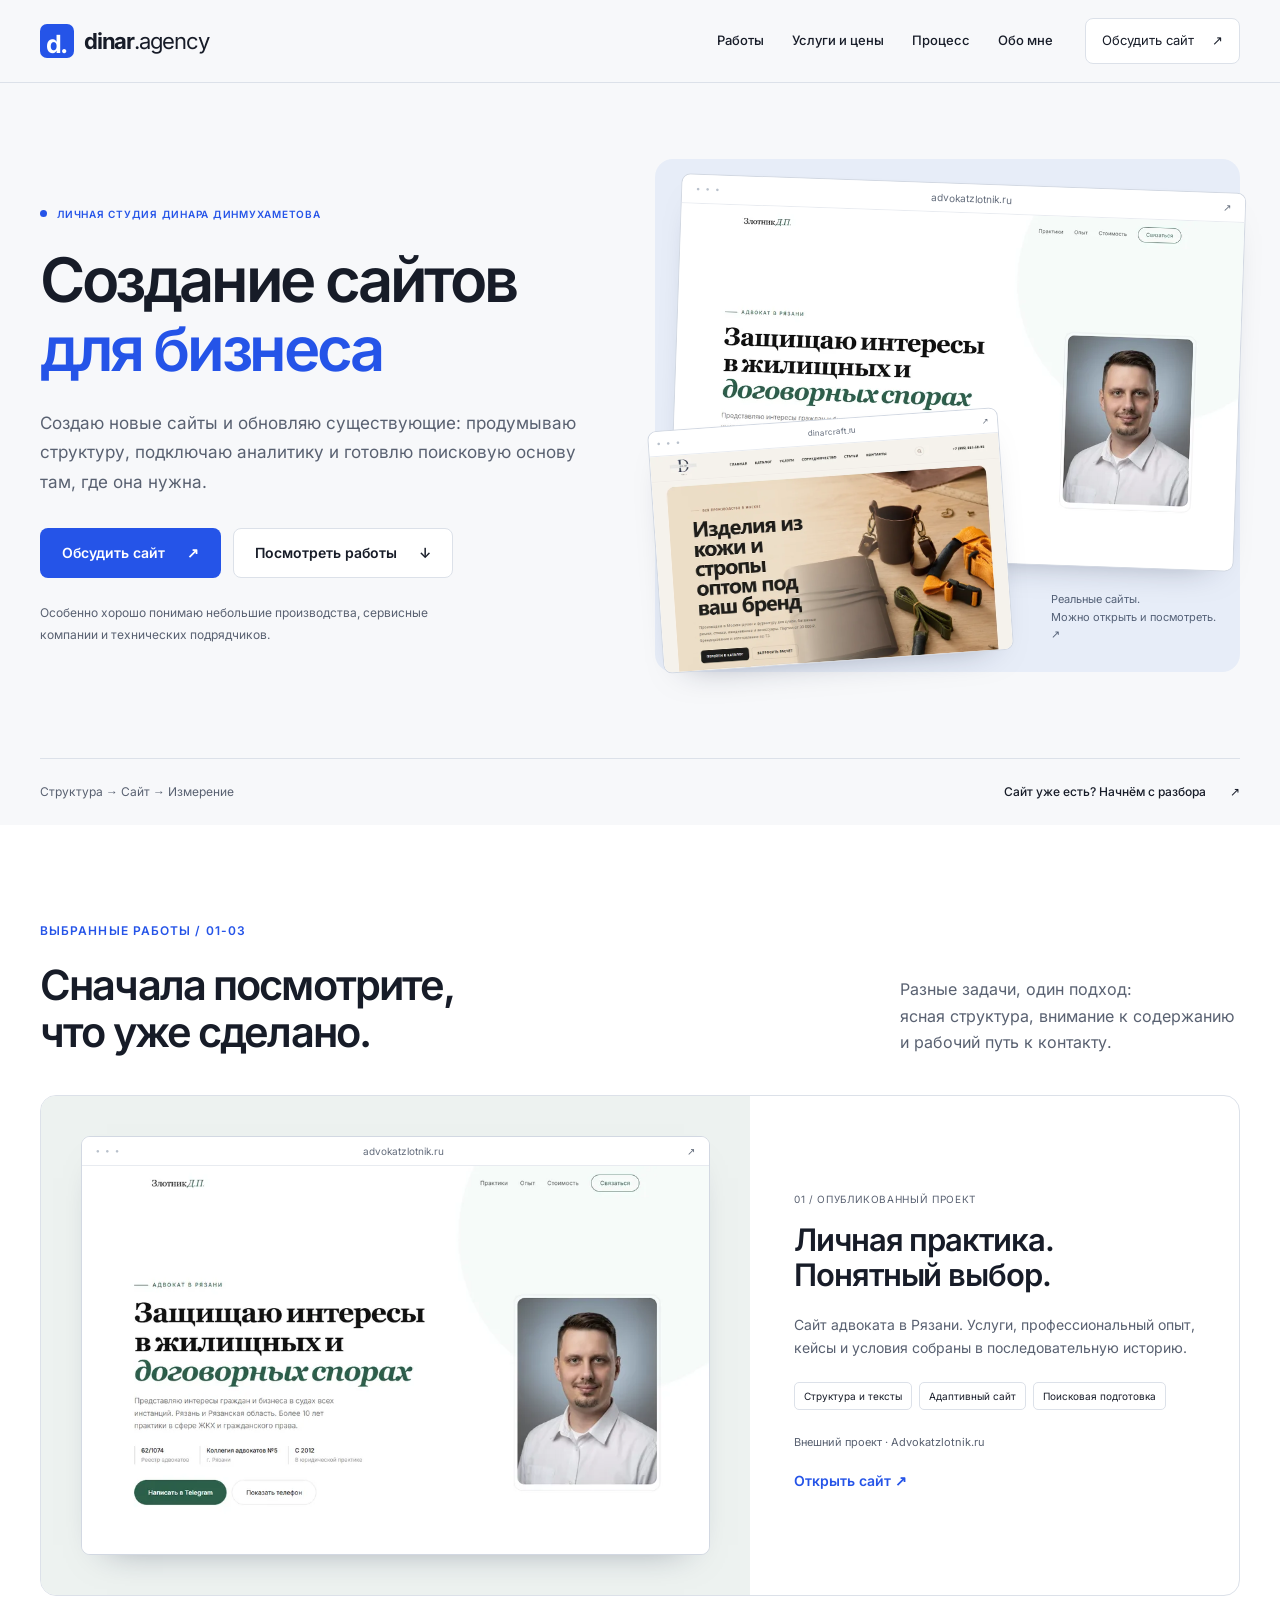
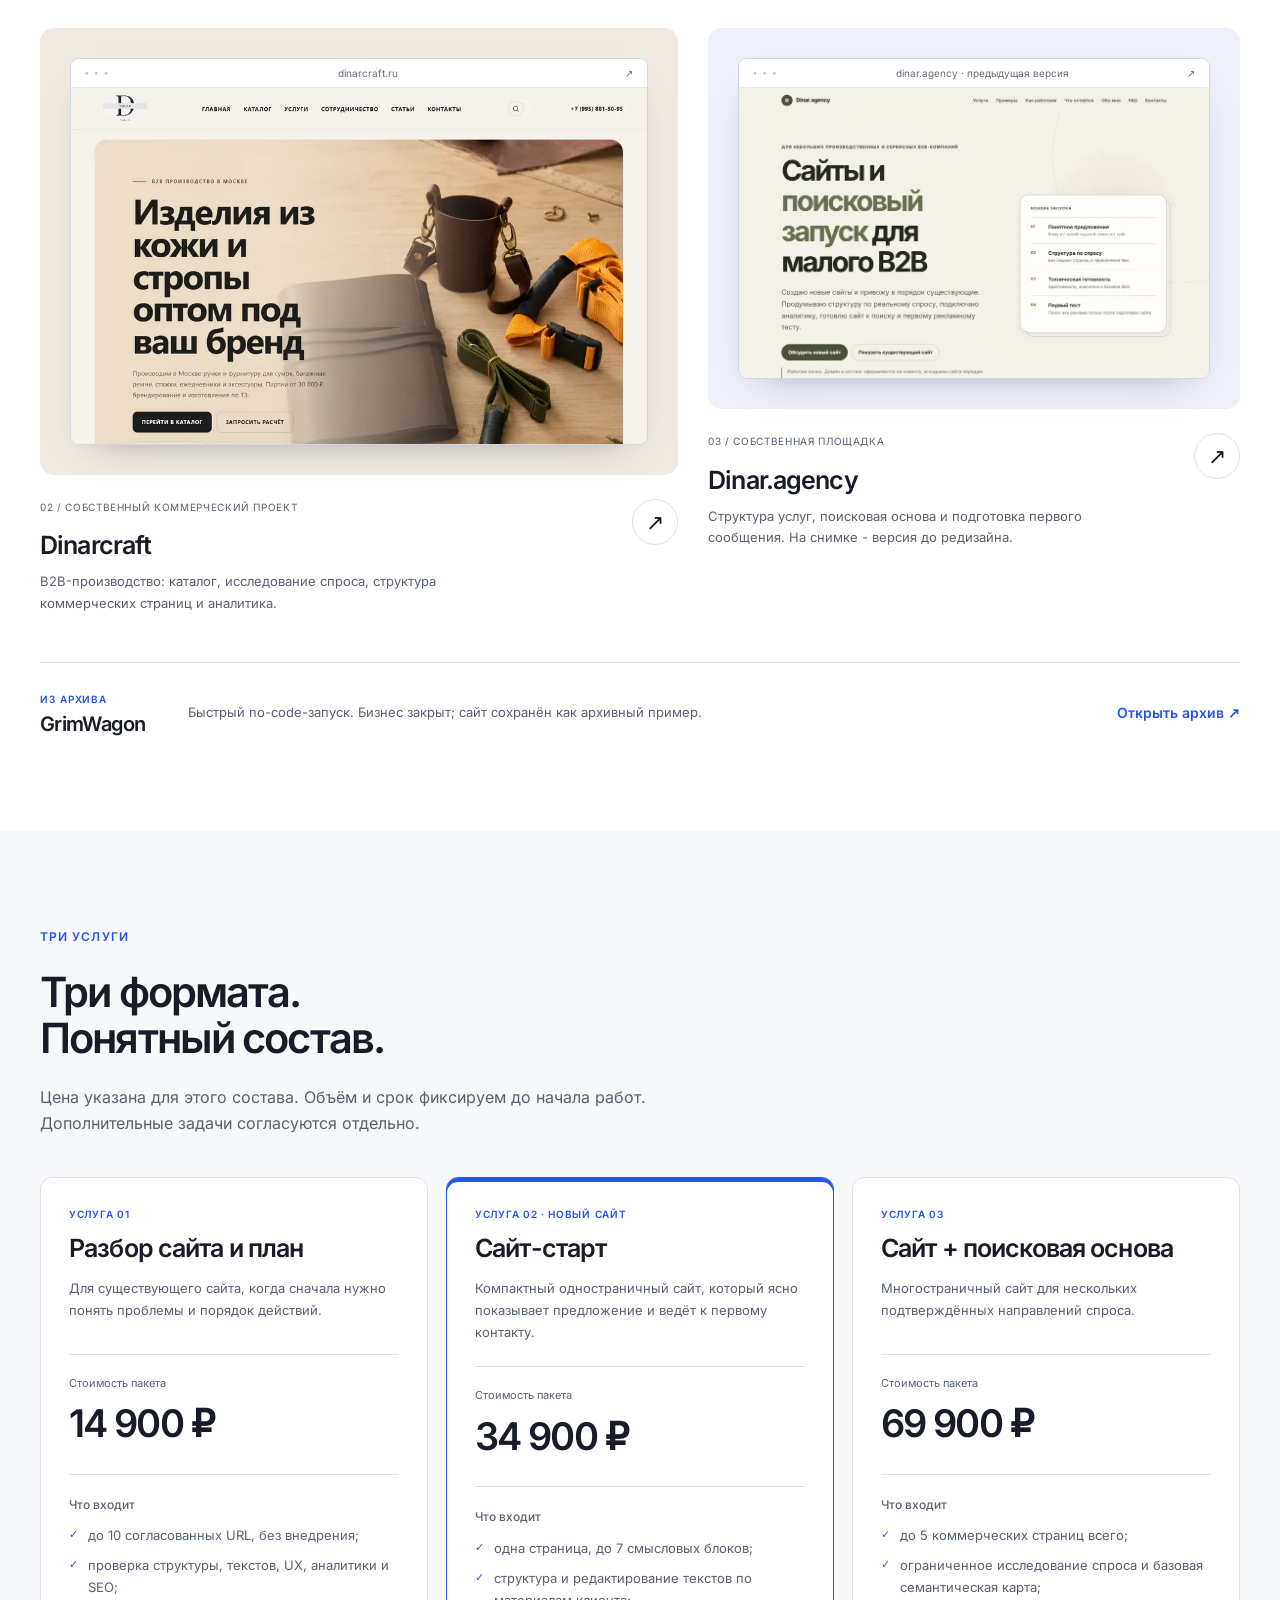
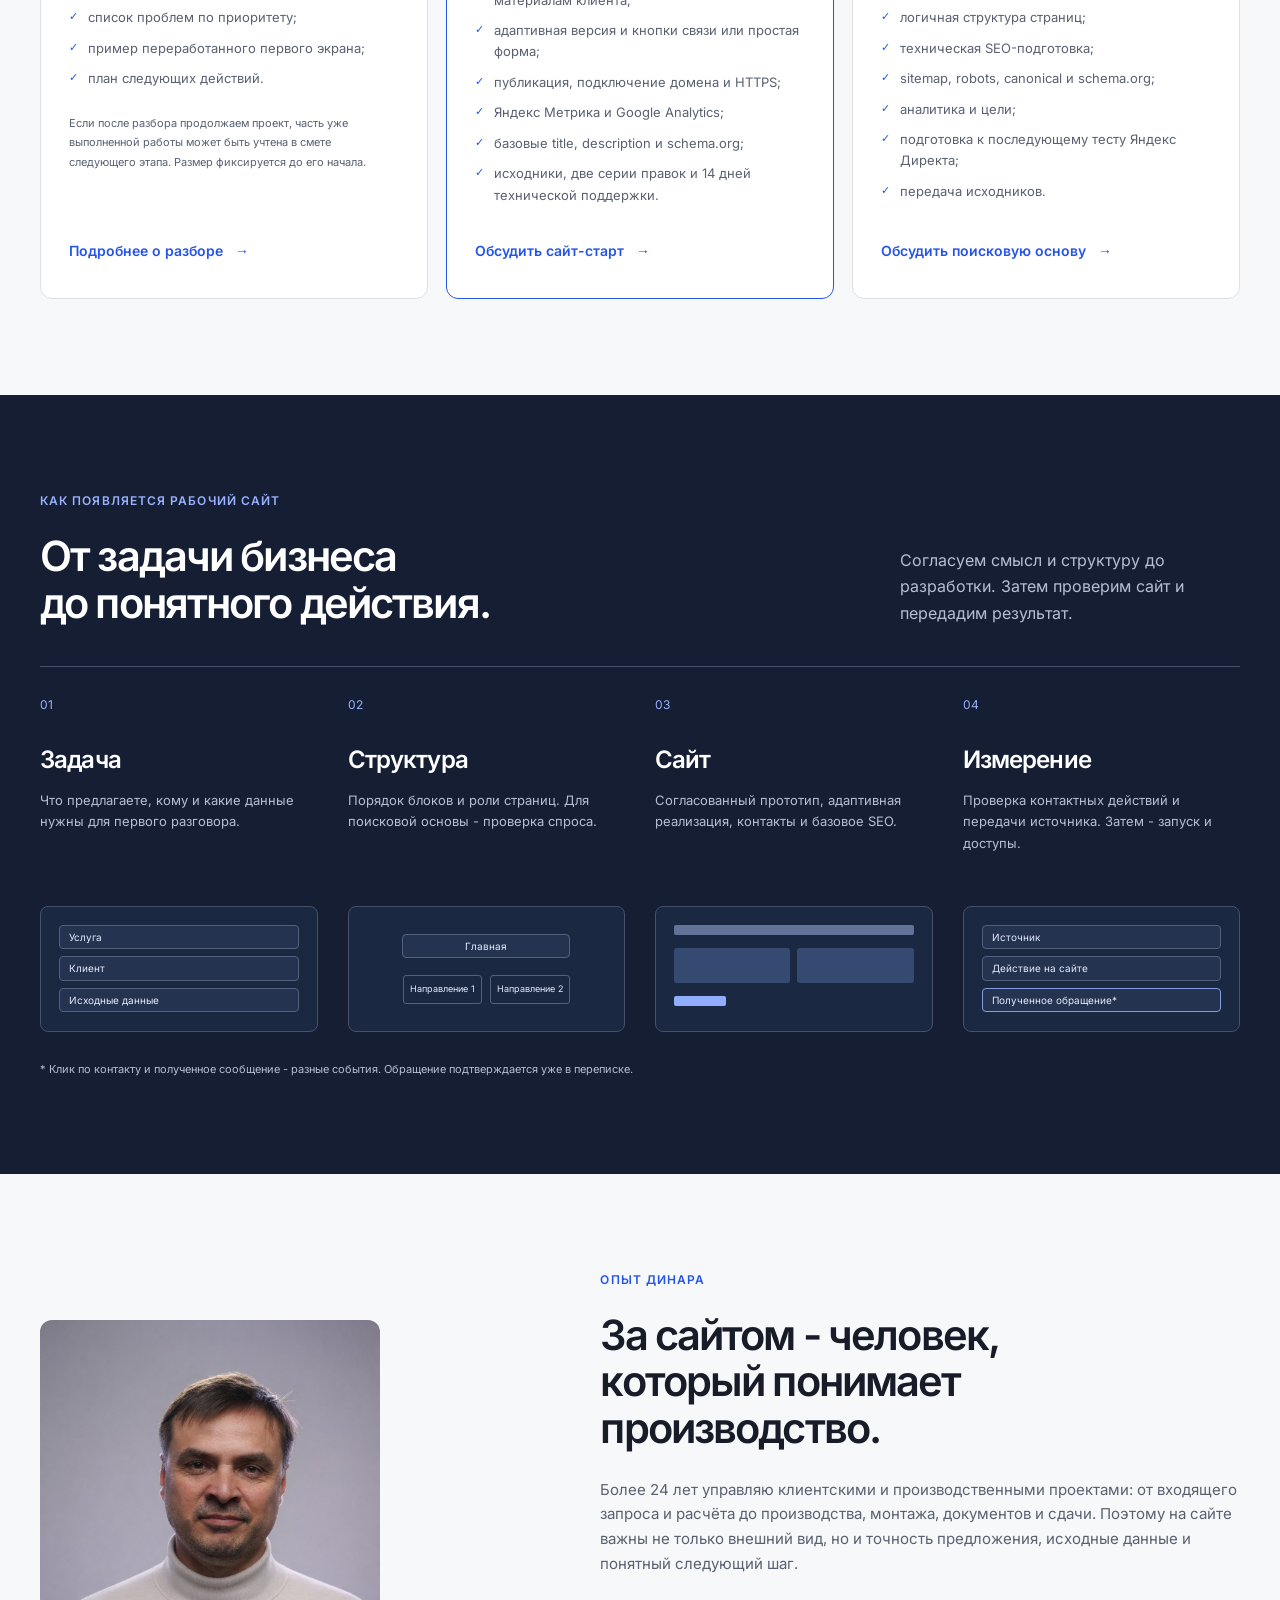
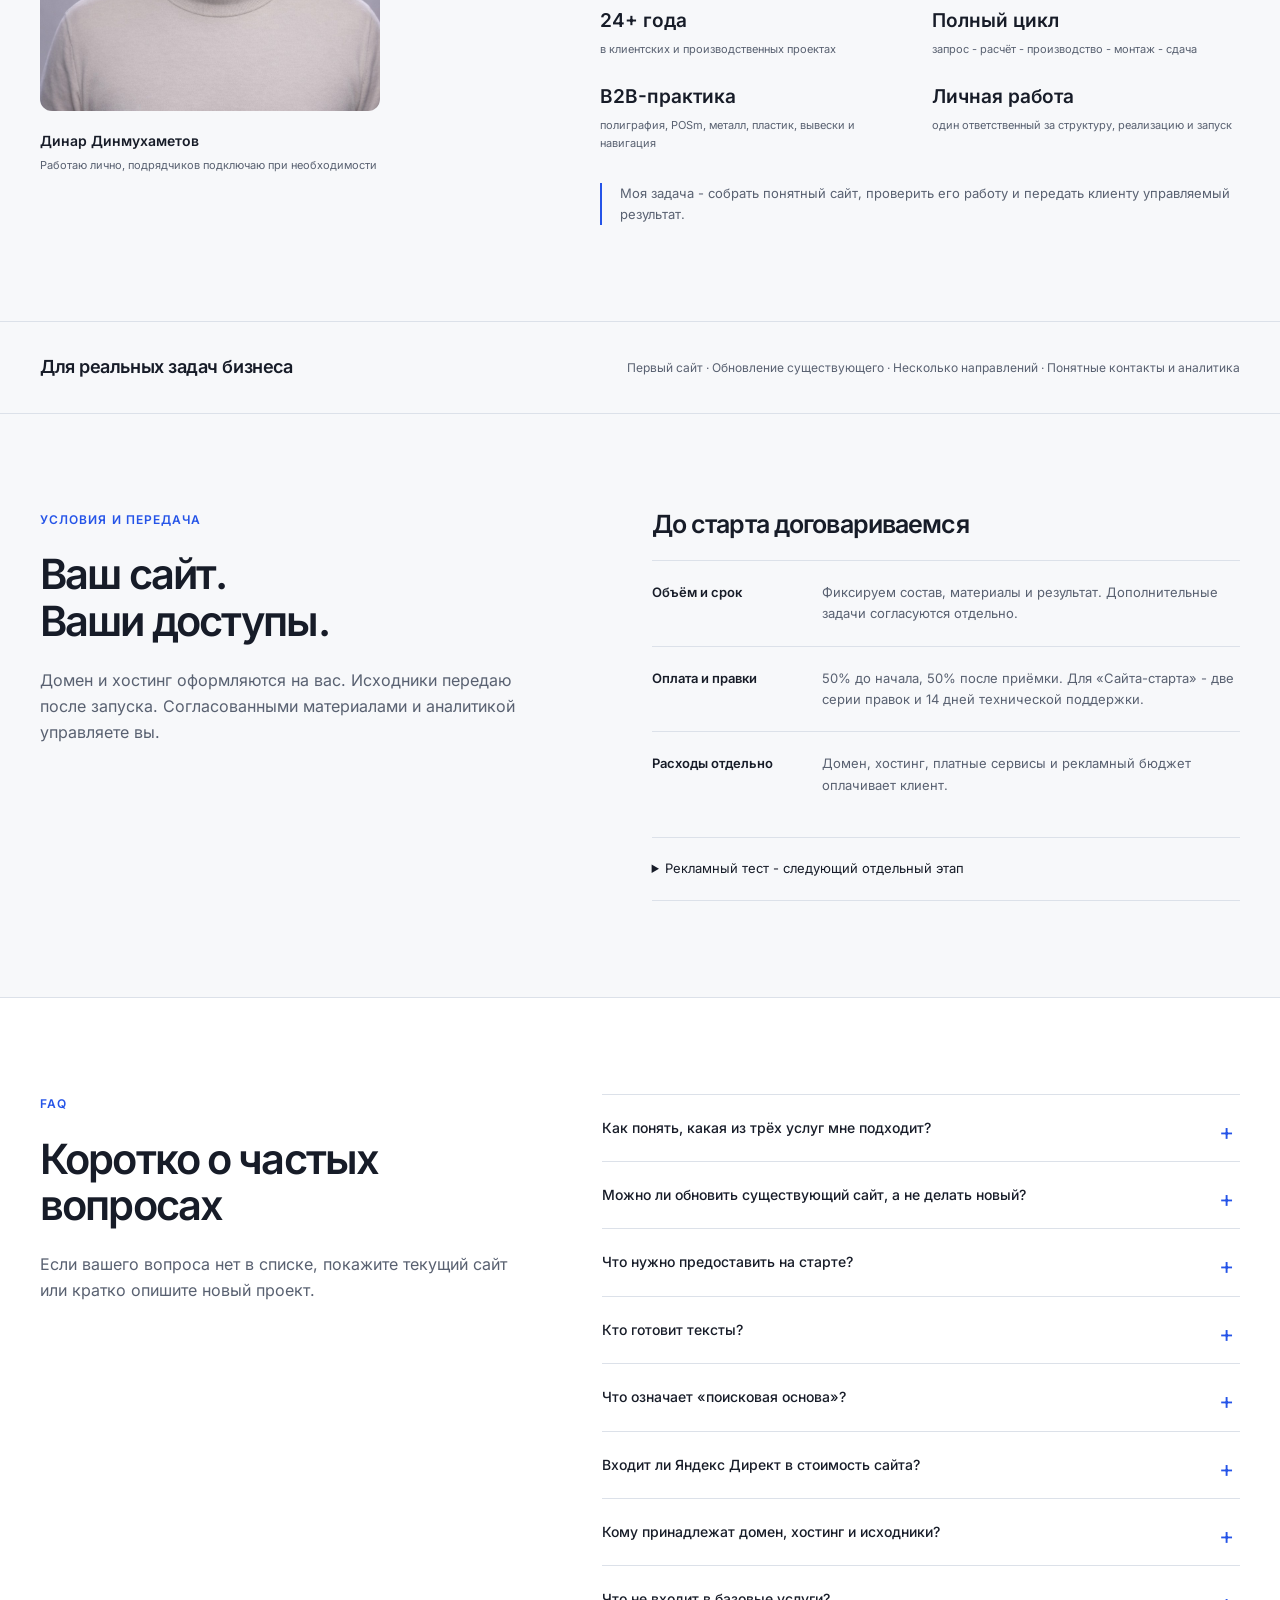
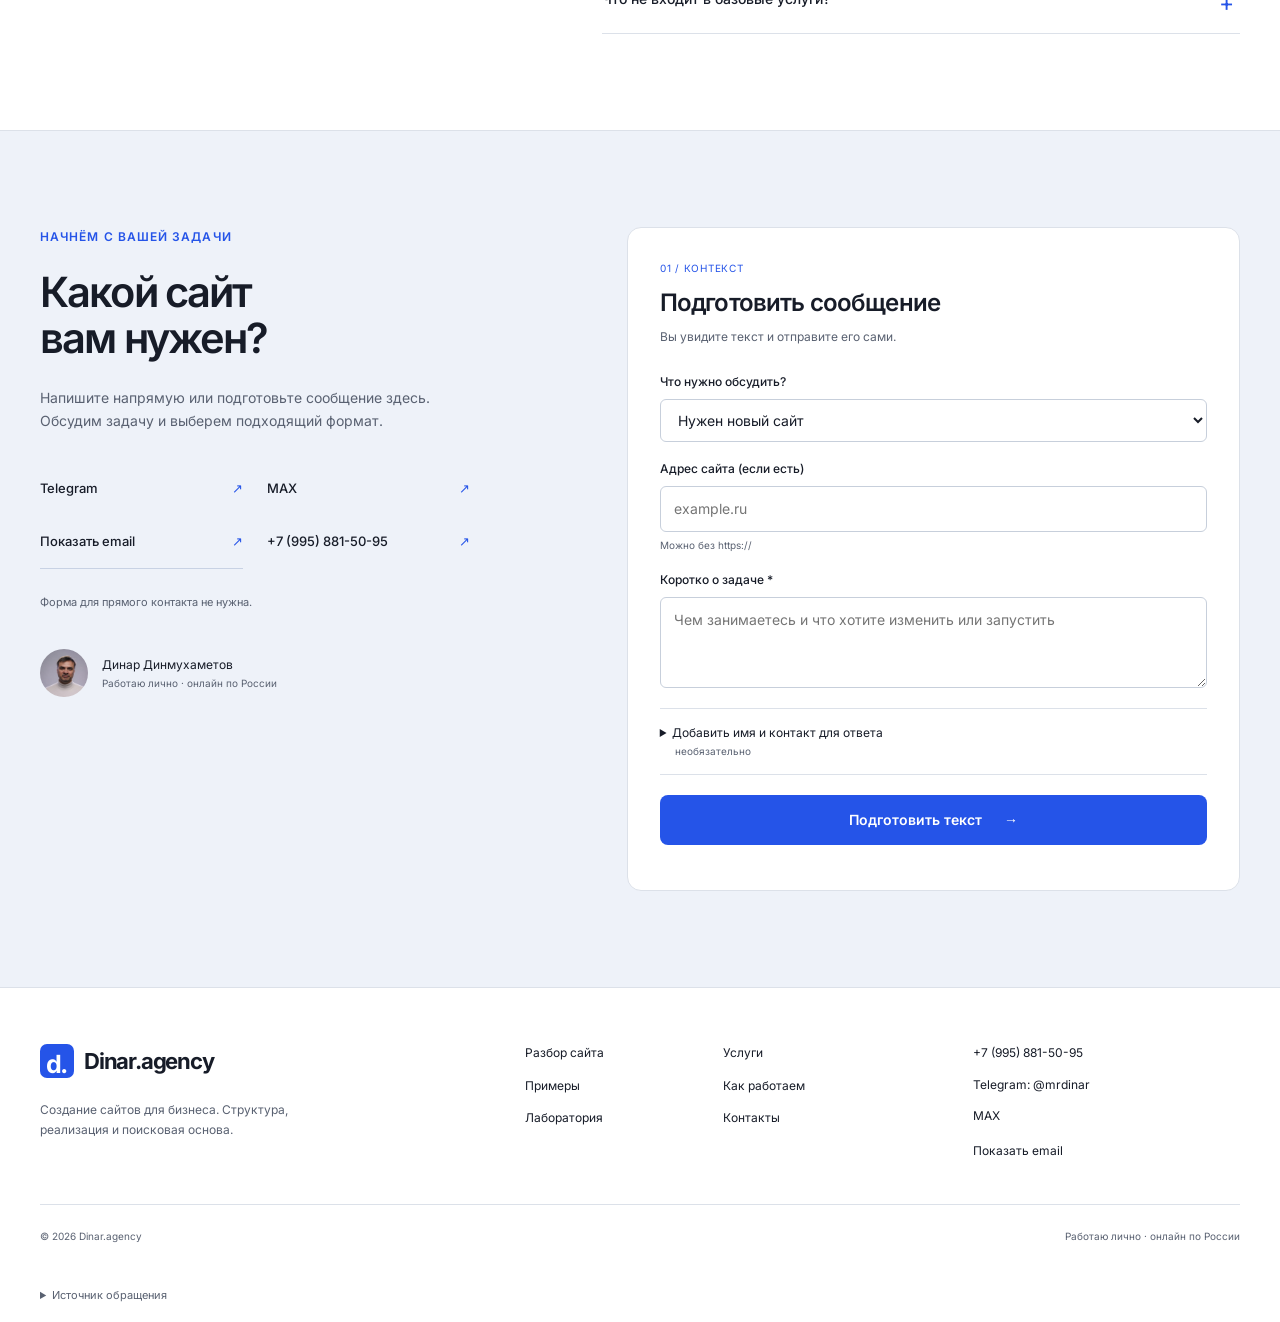
==== commit a491511e: "Redesign main and audit pages" ====
--- a/index.html
+++ b/index.html
@@ -3,7 +3,7 @@
 <head>
     <meta charset="UTF-8">
     <meta name="viewport" content="width=device-width, initial-scale=1.0">
-    <title>Сайты и поисковый запуск для малого B2B - Dinar.agency</title>
+    <title>Создание сайтов для бизнеса - Dinar.agency</title>
     <meta name="description" content="Создание и обновление сайтов для небольших производственных и сервисных B2B-компаний: структура по спросу, аналитика, базовое SEO и подготовка к рекламе.">
     <meta name="author" content="Динар Динмухаметов">
     <meta name="robots" content="index, follow">
@@ -11,46 +11,24 @@
     <link rel="canonical" href="https://dinar.agency/">
     <link rel="icon" href="favicon.svg" type="image/svg+xml">
 
-    <meta property="og:title" content="Сайты и поисковый запуск для малого B2B - Dinar.agency">
+    <meta property="og:title" content="Создание сайтов для бизнеса - Dinar.agency">
     <meta property="og:description" content="Создаю и обновляю сайты для небольших производственных и сервисных B2B-компаний. Готовлю структуру, аналитику и поисковую основу.">
     <meta property="og:type" content="website">
     <meta property="og:url" content="https://dinar.agency/">
-    <meta property="og:image" content="https://dinar.agency/images/og-dinar-agency-v04.png">
-    <meta property="og:image:width" content="1731">
-    <meta property="og:image:height" content="909">
+    <meta property="og:image" content="https://dinar.agency/images/og-dinar-agency-v05.jpg">
+    <meta property="og:image:width" content="1200">
+    <meta property="og:image:height" content="630">
     <meta property="og:locale" content="ru_RU">
     <meta property="og:site_name" content="Dinar.agency">
 
     <meta name="twitter:card" content="summary_large_image">
-    <meta name="twitter:title" content="Сайты и поисковый запуск для малого B2B - Dinar.agency">
+    <meta name="twitter:title" content="Создание сайтов для бизнеса - Dinar.agency">
     <meta name="twitter:description" content="Сайты, аналитика и поисковая основа для небольших производственных и сервисных B2B-компаний.">
-    <meta name="twitter:image" content="https://dinar.agency/images/og-dinar-agency-v04.png">
+    <meta name="twitter:image" content="https://dinar.agency/images/og-dinar-agency-v05.jpg">
 
-    <link rel="preconnect" href="https://fonts.googleapis.com">
-    <link rel="preconnect" href="https://fonts.gstatic.com" crossorigin>
-    <link href="https://fonts.googleapis.com/css2?family=Inter:wght@400;500;600;700;800&display=swap" rel="stylesheet">
     <link rel="stylesheet" href="css/style.css">
 
-    <!-- Yandex.Metrika counter -->
-    <script>
-        (function(m,e,t,r,i,k,a){
-            m[i]=m[i]||function(){(m[i].a=m[i].a||[]).push(arguments)};
-            m[i].l=1*new Date();
-            for (var j=0;j<document.scripts.length;j+=1){if(document.scripts[j].src===r){return;}}
-            k=e.createElement(t),a=e.getElementsByTagName(t)[0],k.async=1,k.src=r,a.parentNode.insertBefore(k,a);
-        })(window,document,"script","https://mc.yandex.ru/metrika/tag.js?id=109675049","ym");
-        ym(109675049,"init",{ssr:true,webvisor:true,clickmap:true,referrer:document.referrer,url:location.href,accurateTrackBounce:true,trackLinks:true});
-    </script>
-    <!-- /Yandex.Metrika counter -->
-
-    <!-- Google tag (gtag.js) -->
-    <script async src="https://www.googletagmanager.com/gtag/js?id=G-1CB6EWXD6X"></script>
-    <script>
-        window.dataLayer = window.dataLayer || [];
-        function gtag(){dataLayer.push(arguments);}
-        gtag('js', new Date());
-        gtag('config', 'G-1CB6EWXD6X');
-    </script>
+    <script src="/js/analytics.js" defer></script>
 
     <script type="application/ld+json">
     {
@@ -94,254 +72,412 @@
     }
     </script>
 </head>
-<body>
-    <a class="skip-link" href="#main">Перейти к содержанию</a>
-    <noscript>
-        <div class="noscript-note">Основной текст доступен без JavaScript. Для мобильного меню и подготовки сообщения включите JavaScript.</div>
-        <div><img src="https://mc.yandex.ru/watch/109675049" class="metrika-pixel" alt=""></div>
-    </noscript>
-
-    <header class="site-header" id="top">
-        <div class="nav-shell">
-            <a class="brand" href="#top" aria-label="Dinar.agency - на главную">
-                <span class="brand-mark" aria-hidden="true">D</span>
-                <span>Dinar.agency</span>
-            </a>
-            <nav class="nav-menu" id="navMenu" aria-label="Основная навигация">
-                <a href="#services">Услуги</a>
-                <a href="#work">Примеры</a>
-                <a href="#process">Как работаем</a>
-                <a href="#ownership">Что остаётся</a>
-                <a href="#about">Обо мне</a>
-                <a href="#faq">FAQ</a>
-                <a href="#contact">Контакты</a>
-            </nav>
-            <button class="nav-toggle" id="navToggle" type="button" aria-label="Открыть меню" aria-controls="navMenu" aria-expanded="false">
-                <span></span>
-                <span></span>
-            </button>
-        </div>
-    </header>
-
-    <main id="main">
-        <section class="hero" aria-labelledby="hero-title">
-            <div class="container hero-grid">
-                <div class="hero-copy">
-                    <p class="eyebrow">Для небольших производственных и сервисных B2B-компаний</p>
-                    <h1 id="hero-title">Сайты и <span>поисковый запуск</span> для малого B2B</h1>
-                    <p class="hero-lead">Создаю новые сайты и привожу в порядок существующие. Продумываю структуру по реальному спросу, подключаю аналитику, готовлю сайт к поиску и первому рекламному тесту.</p>
-                    <div class="button-row">
-                        <a class="button button-primary" href="#contact" data-contact-interest="Нужен новый сайт" data-analytics-goal="hero_new_site_cta">Обсудить новый сайт</a>
-                        <a class="button button-secondary" href="#contact" data-contact-interest="Нужно обновить существующий сайт" data-analytics-goal="hero_existing_site_cta">Показать существующий сайт</a>
-                    </div>
-                    <p class="hero-note">Работаю лично. Домен и хостинг оформляются на клиента, исходники сайта передаю после запуска.</p>
-                </div>
-                <aside class="hero-plan" aria-label="Основа поискового запуска">
-                    <p class="hero-plan-label">Основа запуска</p>
-                    <ol>
-                        <li><span>01</span><strong>Понятное предложение</strong><small>Кому и с какой задачей помогает сайт</small></li>
-                        <li><span>02</span><strong>Структура по спросу</strong><small>Без лишних страниц и пересечения тем</small></li>
-                        <li><span>03</span><strong>Техническая готовность</strong><small>Адаптивность, аналитика и базовое SEO</small></li>
-                        <li><span>04</span><strong>Первый тест</strong><small>Поиск или реклама только после подготовки сайта</small></li>
-                    </ol>
-                </aside>
-            </div>
-        </section>
-
-        <section class="section problems" id="audience" aria-labelledby="audience-title">
-            <div class="container">
-                <div class="section-heading section-heading-wide">
-                    <p class="section-kicker">Кому подходит</p>
-                    <h2 id="audience-title">Когда сайт должен помогать выбрать и обратиться</h2>
-                    <p>Подхожу к сайту как к рабочему инструменту: сначала предложение и путь клиента, затем страницы, дизайн, аналитика и поисковая подготовка.</p>
-                </div>
-                <ul class="problem-list audience-list">
-                    <li><span>01</span><p>Первого сайта ещё нет, а клиенты уже ищут компанию и услуги в интернете.</p></li>
-                    <li><span>02</span><p>Существующий сайт устарел, непонятно объясняет предложение или неудобен на телефоне.</p></li>
-                    <li><span>03</span><p>Направлений несколько, но нет ясной структуры страниц и приоритетов для поиска.</p></li>
-                    <li><span>04</span><p>Аналитика не подключена или не показывает обращения с ключевых кнопок и форм.</p></li>
-                </ul>
-            </div>
-        </section>
-
-        <section class="section solutions" id="services" aria-labelledby="services-title">
+<body><a class="skip-link" href="#main">Перейти к содержанию</a>
+<header class="site-header" id="top">
+<div class="container nav-shell"><a class="brand" href="#top"  aria-label="Dinar.agency - главная"><span class="brand-mark" aria-hidden="true">d.</span><span>dinar<span class="brand-light">.agency</span></span></a>
+<nav class="nav-menu" id="navMenu" aria-label="Основная навигация"><a href="#work">Работы</a><a href="#services">Услуги и цены</a><a href="#process">Процесс</a><a href="#about">Обо мне</a>
+</nav><a class="header-contact" href="#contact">Обсудить сайт <span aria-hidden="true">↗</span></a><button class="nav-toggle" id="navToggle" type="button" aria-label="Открыть меню" aria-controls="navMenu" aria-expanded="false"><span></span><span></span></button>
+</div>
+</header>
+<main id="main">
+<section class="hero" aria-labelledby="hero-title">
+<div class="container hero-grid">
+<div class="hero-copy">
+<p class="eyebrow"><span></span> Личная студия Динара Динмухаметова</p>
+<h1 id="hero-title">Создание сайтов <span>для бизнеса</span>
+</h1>
+<p class="hero-lead">Создаю новые сайты и обновляю существующие: продумываю структуру, подключаю аналитику и готовлю поисковую основу там, где она нужна.</p>
+<div class="button-row"><a class="button button-primary" href="#contact" data-contact-interest="Нужен новый сайт" data-analytics-goal="hero_new_site_cta">Обсудить сайт <span>↗</span></a><a class="button button-secondary" href="#work">Посмотреть работы <span>↓</span></a>
+</div>
+<p class="hero-note">Особенно хорошо понимаю небольшие производства, сервисные компании и технических подрядчиков.</p>
+</div>
+<div class="hero-showcase" aria-label="Реальные экраны выполненных сайтов">
+<div class="hero-screen-main">
+<div class="browser-frame">
+<div class="browser-bar"><span aria-hidden="true">● ● ●</span><span>advokatzlotnik.ru</span><span aria-hidden="true">↗</span>
+</div><img src="/images/work/advokat-960.webp" srcset="/images/work/advokat-640.webp 640w, /images/work/advokat-960.webp 960w, /images/work/advokat-1440.webp 1440w" sizes="(max-width: 700px) 92vw, 58vw" width="1440" height="890" alt="Сайт адвоката Злотника - опубликованный проект" fetchpriority="high" decoding="async">
+</div>
+</div>
+<div class="hero-screen-secondary">
+<div class="browser-frame">
+<div class="browser-bar"><span aria-hidden="true">● ● ●</span><span>dinarcraft.ru</span><span aria-hidden="true">↗</span>
+</div><img src="/images/work/dinarcraft-960.webp" srcset="/images/work/dinarcraft-640.webp 640w, /images/work/dinarcraft-960.webp 960w, /images/work/dinarcraft-1440.webp 1440w" sizes="(max-width: 700px) 92vw, 58vw" width="1440" height="890" alt="Dinarcraft - собственный коммерческий сайт" fetchpriority="high" decoding="async">
+</div>
+</div><span class="showcase-note">Реальные сайты.<br>Можно открыть и посмотреть. ↗</span>
+</div>
+</div>
+<div class="container hero-bottom"><span>Структура → Сайт → Измерение</span><a href="/razbor-sayta/" data-analytics-goal="hero_existing_site_cta">Сайт уже есть? Начнём с разбора <span>↗</span></a>
+</div>
+</section>
+<section class="section work" id="work" aria-labelledby="work-title">
+<div class="container">
+<div class="section-heading heading-split">
+<div>
+<p class="section-kicker">Выбранные работы / 01-03</p>
+<h2 id="work-title">Сначала посмотрите,<br>что уже сделано.</h2>
+</div>
+<p>Разные задачи, один подход:<br>ясная структура, внимание к содержанию и рабочий путь к контакту.</p>
+</div>
+<article class="featured-project"><a class="project-visual" href="https://advokatzlotnik.ru/" target="_blank" rel="noopener" aria-label="Открыть сайт адвоката Злотника" data-analytics-goal="case_advokatzlotnik_open">
+<div class="browser-frame">
+<div class="browser-bar"><span aria-hidden="true">● ● ●</span><span>advokatzlotnik.ru</span><span aria-hidden="true">↗</span>
+</div><img src="/images/work/advokat-960.webp" srcset="/images/work/advokat-640.webp 640w, /images/work/advokat-960.webp 960w, /images/work/advokat-1440.webp 1440w" sizes="(max-width: 700px) 92vw, 58vw" width="1440" height="890" alt="Реальный первый экран сайта адвоката Злотника" loading="lazy" decoding="async">
+</div></a>
+<div class="project-copy"><span class="project-number">01 / Опубликованный проект</span>
+<h3>Личная практика.<br>Понятный выбор.</h3>
+<p>Сайт адвоката в Рязани. Услуги, профессиональный опыт, кейсы и условия собраны в последовательную историю.</p>
+<ul class="project-tags">
+<li>Структура и тексты</li>
+<li>Адаптивный сайт</li>
+<li>Поисковая подготовка</li>
+</ul>
+<p class="project-type">Внешний проект · Advokatzlotnik.ru</p><a class="text-link" href="https://advokatzlotnik.ru/" target="_blank" rel="noopener" data-analytics-goal="case_advokatzlotnik_open">Открыть сайт ↗</a>
+</div>
+</article>
+<div class="secondary-projects">
+<article class="project"><a class="project-visual craft-visual" href="https://dinarcraft.ru/" target="_blank" rel="noopener" data-analytics-goal="case_dinarcraft_open" aria-label="Открыть Dinarcraft">
+<div class="browser-frame">
+<div class="browser-bar"><span aria-hidden="true">● ● ●</span><span>dinarcraft.ru</span><span aria-hidden="true">↗</span>
+</div><img src="/images/work/dinarcraft-960.webp" srcset="/images/work/dinarcraft-640.webp 640w, /images/work/dinarcraft-960.webp 960w, /images/work/dinarcraft-1440.webp 1440w" sizes="(max-width: 700px) 92vw, 58vw" width="1440" height="890" alt="Реальный сайт производства изделий из кожи и стропы" loading="lazy" decoding="async">
+</div></a>
+<div class="project-caption">
+<div><span class="project-number">02 / Собственный коммерческий проект</span>
+<h3>Dinarcraft</h3>
+<p>B2B-производство: каталог, исследование спроса, структура коммерческих страниц и аналитика.</p>
+</div><a class="round-link" href="https://dinarcraft.ru/" aria-label="Открыть Dinarcraft" target="_blank" rel="noopener" data-analytics-goal="case_dinarcraft_open">↗</a>
+</div>
+</article>
+<article class="project">
+<div class="project-visual agency-visual">
+<div class="browser-frame">
+<div class="browser-bar"><span aria-hidden="true">● ● ●</span><span>dinar.agency · предыдущая версия</span><span aria-hidden="true">↗</span>
+</div><img src="/images/work/agency-960.webp" srcset="/images/work/agency-640.webp 640w, /images/work/agency-960.webp 960w, /images/work/agency-1440.webp 1440w" sizes="(max-width: 700px) 92vw, 58vw" width="1440" height="890" alt="Предыдущая опубликованная версия Dinar.agency" loading="lazy" decoding="async">
+</div>
+</div>
+<div class="project-caption">
+<div><span class="project-number">03 / Собственная площадка</span>
+<h3>Dinar.agency</h3>
+<p>Структура услуг, поисковая основа и подготовка первого сообщения. На снимке - версия до редизайна.</p>
+</div><a class="round-link" href="/razbor-sayta/" aria-label="Перейти к разбору сайта" data-analytics-goal="case_agency_audit_page_open">↗</a>
+</div>
+</article>
+</div>
+<aside class="archive-work">
+<div>
+<p class="section-kicker">Из архива</p>
+<h3 id="archive-work-title">GrimWagon</h3>
+</div>
+<p>Быстрый no-code-запуск. Бизнес закрыт; сайт сохранён как архивный пример.</p><a class="text-link" href="https://grimwagon-moscow-site.lovable.app/" target="_blank" rel="noopener" data-analytics-goal="case_grimwagon_archive_open">Открыть архив ↗</a>
+</aside>
+</div>
+</section>
+<section class="section solutions" id="services" aria-labelledby="services-title">
             <div class="container">
                 <div class="section-heading">
                     <p class="section-kicker">Три услуги</p>
-                    <h2 id="services-title">От ясного плана до поисковой основы</h2>
-                    <p>Цены тестовые для первых трёх внешних клиентов. До старта фиксируем состав работ, исходные материалы и границы проекта.</p>
+                    <h2 id="services-title">Три формата.<br>Понятный состав.</h2>
+                    <p>Цена указана для этого состава. Объём и срок фиксируем до начала работ. Дополнительные задачи согласуются отдельно.</p>
                 </div>
                 <div class="service-grid">
                     <article class="solution-card service-card">
-                        <div class="solution-card-head"><p class="solution-number">Услуга 01</p><h3>Разбор сайта и план</h3><p>Для существующего сайта, когда сначала нужно понять проблемы и порядок действий.</p></div>
-                        <div class="solution-meta service-price"><div><span>Тестовая цена</span><strong>14 900 ₽</strong></div></div>
-                        <div class="solution-details"><h4>Что входит</h4><ul class="check-list">
-                            <li>аудит до 10 страниц;</li><li>проверка структуры, текстов, UX, аналитики и SEO;</li><li>список проблем по приоритету;</li><li>пример переработанного первого экрана;</li><li>план следующих действий.</li>
-                        </ul></div>
+                        <div class="solution-card-head">
+<p class="solution-number">Услуга 01</p>
+<h3>Разбор сайта и план</h3>
+<p>Для существующего сайта, когда сначала нужно понять проблемы и порядок действий.</p>
+</div>
+                        <div class="solution-meta service-price">
+<div><span>Стоимость пакета</span><strong>14 900 ₽</strong>
+</div>
+</div>
+                        <div class="solution-details">
+<h4>Что входит</h4>
+<ul class="check-list">
+                            <li>до 10 согласованных URL, без внедрения;</li>
+<li>проверка структуры, текстов, UX, аналитики и SEO;</li>
+<li>список проблем по приоритету;</li>
+<li>пример переработанного первого экрана;</li>
+<li>план следующих действий.</li>
+                        </ul>
+</div>
                         <p class="boundary">Если после разбора продолжаем проект, часть уже выполненной работы может быть учтена в смете следующего этапа. Размер фиксируется до его начала.</p>
                         <a class="text-link" href="razbor-sayta/" data-analytics-goal="service_audit_page_open">Подробнее о разборе <span aria-hidden="true">→</span></a>
                     </article>
                     <article class="solution-card service-card">
-                        <div class="solution-card-head"><p class="solution-number">Услуга 02</p><h3>Сайт-старт</h3><p>Компактный одностраничный сайт, который ясно показывает предложение и ведёт к первому контакту.</p></div>
-                        <div class="solution-meta service-price"><div><span>Тестовая цена</span><strong>34 900 ₽</strong></div></div>
-                        <div class="solution-details"><h4>Что входит</h4><ul class="check-list">
-                            <li>одна страница, до 7 смысловых блоков;</li><li>структура и редактирование текстов по материалам клиента;</li><li>адаптивная версия и кнопки связи или простая форма;</li><li>публикация, подключение домена и HTTPS;</li><li>Яндекс Метрика и Google Analytics;</li><li>базовые title, description и schema.org;</li><li>исходники, две серии правок и 14 дней технической поддержки.</li>
-                        </ul></div>
+                        <div class="solution-card-head">
+<p class="solution-number">Услуга 02 · Новый сайт</p>
+<h3>Сайт-старт</h3>
+<p>Компактный одностраничный сайт, который ясно показывает предложение и ведёт к первому контакту.</p>
+</div>
+                        <div class="solution-meta service-price">
+<div><span>Стоимость пакета</span><strong>34 900 ₽</strong>
+</div>
+</div>
+                        <div class="solution-details">
+<h4>Что входит</h4>
+<ul class="check-list">
+                            <li>одна страница, до 7 смысловых блоков;</li>
+<li>структура и редактирование текстов по материалам клиента;</li>
+<li>адаптивная версия и кнопки связи или простая форма;</li>
+<li>публикация, подключение домена и HTTPS;</li>
+<li>Яндекс Метрика и Google Analytics;</li>
+<li>базовые title, description и schema.org;</li>
+<li>исходники, две серии правок и 14 дней технической поддержки.</li>
+                        </ul>
+</div>
                         <a class="text-link" href="#contact" data-contact-interest="Сайт-старт" data-analytics-goal="service_start_cta">Обсудить сайт-старт <span aria-hidden="true">→</span></a>
                     </article>
-                    <article class="solution-card service-card solution-card-accent">
-                        <div class="solution-card-head"><p class="solution-number">Услуга 03</p><h3>Сайт + поисковая основа</h3><p>Многостраничный сайт для нескольких подтверждённых направлений спроса.</p></div>
-                        <div class="solution-meta service-price"><div><span>Тестовая цена</span><strong>69 900 ₽</strong></div></div>
-                        <div class="solution-details"><h4>Что входит</h4><ul class="check-list">
-                            <li>до 5 коммерческих страниц;</li><li>анализ направлений спроса и базовая семантическая карта;</li><li>логичная структура страниц;</li><li>техническая SEO-подготовка;</li><li>sitemap, robots, canonical и schema.org;</li><li>аналитика и цели;</li><li>подготовка к последующему тесту Яндекс Директа;</li><li>передача исходников.</li>
-                        </ul></div>
+                    <article class="solution-card service-card">
+                        <div class="solution-card-head">
+<p class="solution-number">Услуга 03</p>
+<h3>Сайт + поисковая основа</h3>
+<p>Многостраничный сайт для нескольких подтверждённых направлений спроса.</p>
+</div>
+                        <div class="solution-meta service-price">
+<div><span>Стоимость пакета</span><strong>69 900 ₽</strong>
+</div>
+</div>
+                        <div class="solution-details">
+<h4>Что входит</h4>
+<ul class="check-list">
+                            <li>до 5 коммерческих страниц всего;</li>
+<li>ограниченное исследование спроса и базовая семантическая карта;</li>
+<li>логичная структура страниц;</li>
+<li>техническая SEO-подготовка;</li>
+<li>sitemap, robots, canonical и schema.org;</li>
+<li>аналитика и цели;</li>
+<li>подготовка к последующему тесту Яндекс Директа;</li>
+<li>передача исходников.</li>
+                        </ul>
+</div>
                         <a class="text-link" href="#contact" data-contact-interest="Сайт и поисковая основа" data-analytics-goal="service_search_cta">Обсудить поисковую основу <span aria-hidden="true">→</span></a>
                     </article>
                 </div>
             </div>
         </section>
-
-        <section class="section work" id="work" aria-labelledby="work-title">
-            <div class="container">
-                <div class="section-heading"><p class="section-kicker">Примеры работ</p><h2 id="work-title">Три проекта - три разные задачи</h2><p>Сначала внешний клиентский сайт, затем два собственных проекта. Показываю только подтверждаемую работу, без неподтверждённых заявлений о трафике, позициях, обращениях или продажах.</p></div>
-                <div class="case-grid">
-                    <article class="case-card case-card-featured">
-                        <div class="case-card-top"><p class="case-label">Внешний клиентский проект</p><span>advokatzlotnik.ru</span></div><h3>Advokatzlotnik.ru</h3><p>Сайт частного специалиста - адвоката в Рязани.</p>
-                        <ul class="check-list"><li>структура услуг, профессиональный опыт, реальные кейсы и цены;</li><li>FAQ, контакты и политика обработки персональных данных;</li><li>адаптивная версия и публикация на собственном домене;</li><li>SEO title, description, canonical и schema.org;</li><li>базовая подготовка под локальный поиск.</li></ul>
-                        <a class="text-link" href="https://advokatzlotnik.ru/" target="_blank" rel="noopener" data-analytics-goal="case_advokatzlotnik_open">Открыть сайт <span aria-hidden="true">↗</span></a>
-                    </article>
-                    <article class="case-card">
-                        <div class="case-card-top"><p class="case-label">Собственный проект</p><span>коммерция + SEO-эксперимент</span></div><h3>Dinarcraft.ru</h3><p>Наиболее глубокий пример работы с поисковым спросом и аналитикой для B2B-производителя.</p>
-                        <ul class="check-list"><li>структура B2B-каталога и коммерческих страниц;</li><li>страницы товаров и полезные материалы;</li><li>семантическая карта и распределение тем по страницам;</li><li>canonical, sitemap, robots и schema.org;</li><li>аналитика и цели для контактных действий.</li></ul>
-                        <a class="text-link" href="https://dinarcraft.ru/" target="_blank" rel="noopener" data-analytics-goal="case_dinarcraft_open">Открыть сайт <span aria-hidden="true">↗</span></a>
-                    </article>
-                    <article class="case-card">
-                        <div class="case-card-top"><p class="case-label">Собственная площадка</p><span>dinar.agency</span></div><h3>Dinar.agency</h3><p>Собственный сайт услуг и демонстрация подхода к структуре, запуску и аналитике.</p>
-                        <ul class="check-list"><li>дизайн и адаптивная HTML/CSS-реализация;</li><li>структура услуг и форма первого контакта без сервера;</li><li>защита публичного email и базовый антиспам;</li><li>Яндекс Метрика, Google Analytics и события;</li><li>canonical, sitemap, robots и schema.org.</li></ul>
-                        <a class="text-link" href="razbor-sayta/" data-analytics-goal="case_agency_audit_page_open">Перейти к разбору сайта <span aria-hidden="true">→</span></a>
-                    </article>
-                </div>
-                <aside class="archive-work" aria-labelledby="archive-work-title">
-                    <div>
-                        <p class="case-label">Ещё работы · архивный пример</p>
-                        <h3 id="archive-work-title">GrimWagon</h3>
-                    </div>
-                    <div class="archive-work-copy">
-                        <p>Быстрый адаптивный сайт небольшого сервиса аренды гримвагена в Москве. Бизнес сейчас закрыт; пример показывает работу с малым сервисным проектом и выбор подходящего no-code-инструмента под задачу.</p>
-                        <ul class="archive-work-tags" aria-label="Особенности проекта">
-                            <li>быстрый запуск</li>
-                            <li>малый сервисный бизнес</li>
-                            <li>адаптивный интерфейс</li>
-                            <li>инструмент под задачу</li>
-                        </ul>
-                    </div>
-                    <a class="text-link" href="https://grimwagon-moscow-site.lovable.app/" target="_blank" rel="noopener" data-analytics-goal="case_grimwagon_archive_open">Открыть архивный сайт <span aria-hidden="true">↗</span></a>
-                </aside>
-            </div>
-        </section>
-
-        <section class="section process" id="process" aria-labelledby="process-title">
-            <div class="container">
-                <div class="section-heading"><p class="section-kicker">Подробный процесс</p><h2 id="process-title">Сначала задача и спрос, затем страницы</h2><p>Каждый этап заканчивается понятным промежуточным результатом. Ненужные страницы и функции не добавляются «на будущее».</p></div>
-                <ol class="process-list process-list-six">
-                    <li><span>01</span><p><strong>Вводные.</strong> Разбираем предложение, клиентов, материалы и цель сайта.</p></li>
-                    <li><span>02</span><p><strong>Текущий сайт.</strong> Проверяю страницы, тексты, аналитику и техническое состояние.</p></li>
-                    <li><span>03</span><p><strong>Спрос.</strong> Формирую предварительные направления и проверяю, какие страницы действительно нужны.</p></li>
-                    <li><span>04</span><p><strong>Прототип.</strong> Согласуем порядок блоков, смысл и действия посетителя.</p></li>
-                    <li><span>05</span><p><strong>Реализация.</strong> Собираю адаптивный сайт, подключаю аналитику и базовое SEO.</p></li>
-                    <li><span>06</span><p><strong>Передача.</strong> Проверяем запуск, фиксируем доступы и передаём исходники.</p></li>
-                </ol>
-            </div>
-        </section>
-
-        <section class="section ownership" id="ownership" aria-labelledby="ownership-title">
-            <div class="container ownership-grid">
-                <div class="section-heading"><p class="section-kicker">Результат и владение</p><h2 id="ownership-title">Сайт остаётся под контролем клиента</h2><p>Заранее разделяем мою работу, ваши аккаунты и расходы на сторонние услуги.</p></div>
-                <ul class="ownership-list">
-                    <li><strong>Домен и хостинг</strong><span>Оформляются на клиента. Я помогаю с подключением и HTTPS.</span></li><li><strong>Исходники сайта</strong><span>Передаются после запуска вместе с понятной структурой файлов.</span></li><li><strong>Аналитика</strong><span>Счётчики и кабинеты создаются или подключаются так, чтобы доступ оставался у клиента.</span></li><li><strong>Тексты и структура</strong><span>Согласованные материалы можно использовать и развивать дальше.</span></li><li><strong>Расходы отдельно</strong><span>Домен, хостинг и будущий рекламный бюджет не включаются в стоимость работ.</span></li>
-                </ul>
-            </div>
-            <div class="container specialization"><p class="section-kicker">Дополнительная специализация</p><div><h3>Сложные B2B-заявки</h3><p>Если расчёт зависит от размеров, количества, материалов, сроков, города, фото, файлов или чертежей, помогу выстроить на сайте понятный сбор исходных данных. Это дополнительный блок проекта, а не отдельное обещание автоматизации.</p></div></div>
-        </section>
-
-        <section class="section about" id="about" aria-labelledby="about-title">
+<section class="section process" id="process" aria-labelledby="process-title">
+<div class="container">
+<div class="section-heading heading-split">
+<div>
+<p class="section-kicker">Как появляется рабочий сайт</p>
+<h2 id="process-title">От задачи бизнеса<br>до понятного действия.</h2>
+</div>
+<p>Согласуем смысл и структуру до разработки. Затем проверим сайт и передадим результат.</p>
+</div>
+<ol class="process-flow">
+<li><span class="flow-number">01</span>
+<h3>Задача</h3>
+<p>Что предлагаете, кому и какие данные нужны для первого разговора.</p>
+<div class="flow-art"><span>Услуга</span><span>Клиент</span><span>Исходные данные</span>
+</div>
+</li>
+<li><span class="flow-number">02</span>
+<h3>Структура</h3>
+<p>Порядок блоков и роли страниц. Для поисковой основы - проверка спроса.</p>
+<div class="flow-art structure-art"><span>Главная</span>
+<div><span>Направление 1</span><span>Направление 2</span>
+</div>
+</div>
+</li>
+<li><span class="flow-number">03</span>
+<h3>Сайт</h3>
+<p>Согласованный прототип, адаптивная реализация, контакты и базовое SEO.</p>
+<div class="flow-art wire-art" aria-hidden="true">
+<div>
+</div><i></i><i></i><b></b>
+</div>
+</li>
+<li><span class="flow-number">04</span>
+<h3>Измерение</h3>
+<p>Проверка контактных действий и передачи источника. Затем - запуск и доступы.</p>
+<div class="flow-art measure-art"><span>Источник</span><span>Действие на сайте</span><span>Полученное обращение*</span>
+</div>
+</li>
+</ol>
+<p class="process-footnote">* Клик по контакту и полученное сообщение - разные события. Обращение подтверждается уже в переписке.</p>
+</div>
+</section>
+<section class="section about" id="about" aria-labelledby="about-title">
             <div class="container about-grid">
-                <div class="about-photo"><img src="images/dinar-about-photo.jpeg" alt="Динар Динмухаметов, основатель Dinar.agency" loading="lazy" width="1024" height="1536"><p>Динар Динмухаметов<br><span>Работаю лично, подрядчиков подключаю при необходимости</span></p></div>
-                <div class="about-copy"><p class="section-kicker">Опыт Динара</p><h2 id="about-title">Понимаю сайт в контексте реальной B2B-работы</h2><p class="about-lead">Более 24 лет управляю клиентскими и производственными проектами: от входящего запроса и расчёта до производства, монтажа, документов и сдачи. Поэтому на сайте важны не только внешний вид, но и точность предложения, исходные данные и понятный следующий шаг.</p>
-                    <ul class="fact-list"><li><strong>24+ года</strong><span>в клиентских и производственных проектах</span></li><li><strong>Полный цикл</strong><span>запрос - расчёт - производство - монтаж - сдача</span></li><li><strong>B2B-практика</strong><span>полиграфия, POSm, металл, пластик, вывески и навигация</span></li><li><strong>Личная работа</strong><span>один ответственный за структуру, реализацию и запуск</span></li></ul>
+                <div class="about-photo"><img src="images/dinar-about-photo.jpeg" alt="Динар Динмухаметов, основатель Dinar.agency" loading="lazy" width="1024" height="1536">
+<p>Динар Динмухаметов<br><span>Работаю лично, подрядчиков подключаю при необходимости</span>
+</p>
+</div>
+                <div class="about-copy">
+<p class="section-kicker">Опыт Динара</p>
+<h2 id="about-title">За сайтом - человек,<br>который понимает производство.</h2>
+<p class="about-lead">Более 24 лет управляю клиентскими и производственными проектами: от входящего запроса и расчёта до производства, монтажа, документов и сдачи. Поэтому на сайте важны не только внешний вид, но и точность предложения, исходные данные и понятный следующий шаг.</p>
+                    <ul class="fact-list">
+<li><strong>24+ года</strong><span>в клиентских и производственных проектах</span>
+</li>
+<li><strong>Полный цикл</strong><span>запрос - расчёт - производство - монтаж - сдача</span>
+</li>
+<li><strong>B2B-практика</strong><span>полиграфия, POSm, металл, пластик, вывески и навигация</span>
+</li>
+<li><strong>Личная работа</strong><span>один ответственный за структуру, реализацию и запуск</span>
+</li>
+</ul>
                     <blockquote class="about-quote">Моя задача - собрать понятный сайт, проверить его работу и передать клиенту управляемый результат.</blockquote>
                 </div>
             </div>
         </section>
-
-        <section class="section direct-pilot" id="direct" aria-labelledby="direct-title">
-            <div class="container direct-grid">
-                <div><p class="section-kicker">Дополнительный этап</p><h2 id="direct-title">Пилот Яндекс Директа - после подготовки сайта</h2></div>
-                <div class="direct-copy"><p>Рекламный тест имеет смысл, когда предложение, посадочная страница, аналитика и цели уже готовы. Кампания не входит автоматически в создание сайта и оценивается отдельно.</p><ul class="check-list"><li>проверяем коммерческие запросы и исключения;</li><li>выбираем одну готовую посадочную страницу;</li><li>фиксируем цели аналитики до запуска;</li><li>согласуем бюджет, регион и срок теста отдельно.</li></ul><p class="direct-note">Пилот проверяет гипотезу. Он не является обещанием количества обращений, продаж или позиций.</p></div>
-            </div>
-        </section>
-
-        <section class="section terms" aria-labelledby="terms-title">
-            <div class="container"><div class="section-heading"><p class="section-kicker">Условия</p><h2 id="terms-title">Что фиксируем до старта</h2></div>
-                <ul class="terms-list"><li><span>01</span><p>Тестовые цены действуют для первых трёх внешних клиентов.</p></li><li><span>02</span><p>Состав работ, исходные материалы и результат фиксируем до старта.</p></li><li><span>03</span><p>50% предоплата, 50% после приёмки согласованного результата.</p></li><li><span>04</span><p>Для «Сайта-старта» включены две серии правок и 14 дней технической поддержки.</p></li><li><span>05</span><p>Новые страницы, функции и интеграции оцениваются отдельно до начала работ.</p></li><li><span>06</span><p>Платные сервисы, домен, хостинг и рекламный бюджет оплачиваются клиентом отдельно.</p></li></ul>
-            </div>
-        </section>
-
-        <section class="section faq" id="faq" aria-labelledby="faq-title">
+<section class="audience-strip" id="audience" aria-labelledby="audience-title">
+<div class="container">
+<h2 id="audience-title">Для реальных задач бизнеса</h2>
+<p>Первый сайт · Обновление существующего · Несколько направлений · Понятные контакты и аналитика</p>
+</div>
+</section>
+<section class="section ownership" id="ownership" aria-labelledby="ownership-title">
+<div class="container ownership-grid">
+<div class="section-heading">
+<p class="section-kicker">Условия и передача</p>
+<h2 id="ownership-title">Ваш сайт.<br>Ваши доступы.</h2>
+<p>Домен и хостинг оформляются на вас. Исходники передаю после запуска. Согласованными материалами и аналитикой управляете вы.</p>
+</div>
+<div>
+<h3 id="terms-title">До старта договариваемся</h3>
+<ul class="ownership-list">
+<li><strong>Объём и срок</strong><span>Фиксируем состав, материалы и результат. Дополнительные задачи согласуются отдельно.</span>
+</li>
+<li><strong>Оплата и правки</strong><span>50% до начала, 50% после приёмки. Для «Сайта-старта» - две серии правок и 14 дней технической поддержки.</span>
+</li>
+<li><strong>Расходы отдельно</strong><span>Домен, хостинг, платные сервисы и рекламный бюджет оплачивает клиент.</span>
+</li>
+</ul>
+<details class="plain-details" id="direct">
+<summary id="direct-title">Рекламный тест - следующий отдельный этап</summary>
+<p>Пилот Яндекс Директа рассматриваем после подготовки сайта, аналитики и целей. Запросы, посадочную страницу, бюджет, регион и срок согласуем отдельно. Реклама не входит автоматически в создание сайта и не гарантирует обращений или продаж.</p>
+</details>
+</div>
+</div>
+</section>
+<section class="section faq" id="faq" aria-labelledby="faq-title">
             <div class="container faq-grid">
-                <div class="section-heading"><p class="section-kicker">FAQ</p><h2 id="faq-title">Коротко о частых вопросах</h2><p>Если вашего вопроса нет в списке, покажите текущий сайт или кратко опишите новый проект.</p></div>
+                <div class="section-heading">
+<p class="section-kicker">FAQ</p>
+<h2 id="faq-title">Коротко о частых вопросах</h2>
+<p>Если вашего вопроса нет в списке, покажите текущий сайт или кратко опишите новый проект.</p>
+</div>
                 <div class="faq-list">
-                    <details><summary>Как понять, какая из трёх услуг мне подходит?</summary><p>Если сайт уже есть, но непонятно, что менять, начните с разбора. Для первого компактного сайта подойдёт «Сайт-старт». Если у компании несколько подтверждённых направлений и нужны отдельные коммерческие страницы, рассматриваем «Сайт + поисковая основа».</p></details>
-                    <details><summary>Можно ли обновить существующий сайт, а не делать новый?</summary><p>Да. Сначала проверю текущую структуру, тексты, техническое состояние и аналитику. Подходящие страницы и адреса сохраняем, а изменения планируем точечно.</p></details>
-                    <details><summary>Что нужно предоставить на старте?</summary><p>Описание услуг, типичных клиентов, текущие материалы, контакты, примеры работ и доступ к существующему сайту, если он есть. Недостающие сведения отмечаем отдельно, ничего не выдумываем.</p></details>
-                    <details><summary>Кто готовит тексты?</summary><p>Я выстраиваю структуру и редактирую тексты по материалам клиента. Профессиональные факты, цены, условия и характеристики подтверждает клиент.</p></details>
-                    <details><summary>Что означает «поисковая основа»?</summary><p>Это предварительная карта спроса, логичная структура страниц, корректные метаданные, canonical, schema.org, sitemap, robots и аналитика. Это подготовка сайта, а не гарантия позиций или трафика.</p></details>
-                    <details><summary>Входит ли Яндекс Директ в стоимость сайта?</summary><p>Нет. Сайт только готовится к последующему рекламному тесту. Запросы, посадочная страница, бюджет, регион и условия пилота согласуются отдельным этапом.</p></details>
-                    <details><summary>Кому принадлежат домен, хостинг и исходники?</summary><p>Домен и хостинг оформляются на клиента. Исходники сайта передаются после запуска, а доступы к аналитике остаются под контролем клиента.</p></details>
-                    <details><summary>Что не входит в базовые услуги?</summary><p>Интернет-магазин, личный кабинет, сложные калькуляторы, CRM, 1С, постоянное ведение рекламы, платные сервисы и значительное расширение согласованной структуры оцениваются отдельно.</p></details>
+                    <details>
+<summary>Как понять, какая из трёх услуг мне подходит?</summary>
+<p>Если сайт уже есть, но непонятно, что менять, начните с разбора. Для первого компактного сайта подойдёт «Сайт-старт». Если у компании несколько подтверждённых направлений и нужны отдельные коммерческие страницы, рассматриваем «Сайт + поисковая основа».</p>
+</details>
+                    <details>
+<summary>Можно ли обновить существующий сайт, а не делать новый?</summary>
+<p>Да. Сначала проверю текущую структуру, тексты, техническое состояние и аналитику. Подходящие страницы и адреса сохраняем, а изменения планируем точечно.</p>
+</details>
+                    <details>
+<summary>Что нужно предоставить на старте?</summary>
+<p>Описание услуг, типичных клиентов, текущие материалы, контакты, примеры работ и доступ к существующему сайту, если он есть. Недостающие сведения отмечаем отдельно, ничего не выдумываем.</p>
+</details>
+                    <details>
+<summary>Кто готовит тексты?</summary>
+<p>Я выстраиваю структуру и редактирую тексты по материалам клиента. Профессиональные факты, цены, условия и характеристики подтверждает клиент.</p>
+</details>
+                    <details>
+<summary>Что означает «поисковая основа»?</summary>
+<p>Это предварительная карта спроса, логичная структура страниц, корректные метаданные, canonical, schema.org, sitemap, robots и аналитика. Это подготовка сайта, а не гарантия позиций или трафика.</p>
+</details>
+                    <details>
+<summary>Входит ли Яндекс Директ в стоимость сайта?</summary>
+<p>Нет. Сайт только готовится к последующему рекламному тесту. Запросы, посадочная страница, бюджет, регион и условия пилота согласуются отдельным этапом.</p>
+</details>
+                    <details>
+<summary>Кому принадлежат домен, хостинг и исходники?</summary>
+<p>Домен и хостинг оформляются на клиента. Исходники сайта передаются после запуска, а доступы к аналитике остаются под контролем клиента.</p>
+</details>
+                    <details>
+<summary>Что не входит в базовые услуги?</summary>
+<p>Интернет-магазин, личный кабинет, сложные калькуляторы, CRM, 1С, постоянное ведение рекламы, платные сервисы и значительное расширение согласованной структуры оцениваются отдельно.</p>
+</details>
                 </div>
             </div>
         </section>
-
-        <section class="section contact" id="contact" aria-labelledby="contact-title">
-            <div class="container contact-grid">
-                <div class="contact-copy"><p class="section-kicker">Первый контакт</p><h2 id="contact-title">Коротко опишите задачу</h2><p>Можно обсудить новый сайт или показать адрес существующего. Я задам уточняющие вопросы и предложу подходящий следующий шаг без обязательства сразу заказывать большой проект.</p>
-                    <div class="button-row"><a class="button button-light" href="https://t.me/mrdinar" target="_blank" rel="noopener" data-analytics-goal="telegram_final">Написать в Telegram</a><a class="button button-outline-light" href="https://max.ru/u/f9LHodD0cOKdKxpZWRTf6opqWFE4_FBbFln83YGEvx6yfmukrq7u5bdn0Wg" target="_blank" rel="noopener" data-analytics-goal="max_final">Написать в MAX</a><a class="button button-outline-light" href="tel:+79958815095" data-analytics-goal="phone_final">Позвонить: +7 (995) 881-50-95</a><button class="button button-outline-light" id="emailDraftButton" type="button" data-email-b64="ZGJAZGluYXJkYi5ydQ==" data-analytics-goal="email_final">Отправить по email</button></div>
-                    <p class="contact-hint">Форма ничего не отправляет на сервер. Она подготовит текст для Telegram, MAX или email. Email хранится в кодированном виде и раскрывается только после действия.</p>
-                </div>
-                <form class="contact-form" id="contactForm">
-                    <div class="form-heading"><h3>Подготовить первое сообщение</h3><span>Поля со звёздочкой обязательны</span></div>
-                    <label><span>Имя *</span><input type="text" name="name" autocomplete="name" required></label>
-                    <label><span>Компания / чем занимаетесь *</span><input type="text" name="company" autocomplete="organization" required></label>
-                    <label><span>Что нужно обсудить? *</span><select name="interest" required><option value="">Выберите вариант</option><option>Нужен новый сайт</option><option>Нужно обновить существующий сайт</option><option>Разбор сайта и план</option><option>Сайт-старт</option><option>Сайт и поисковая основа</option></select></label>
-                    <label><span>Адрес существующего сайта</span><input type="url" name="site_url" inputmode="url" placeholder="https://"></label>
-                    <label><span>Коротко о задаче *</span><textarea name="message" rows="4" placeholder="Что компания предлагает и что нужно изменить или запустить" required></textarea></label>
-                    <label><span>Контакт для ответа *</span><input type="text" name="contact" autocomplete="email" placeholder="Email или @username" required></label>
-                    <label class="honeypot" aria-hidden="true"><span>Не заполняйте это поле</span><input type="text" name="company_website" tabindex="-1" autocomplete="off"></label>
-                    <input type="hidden" name="form_started_at" value="">
-                    <fieldset class="form-channel-actions">
-                        <legend>Куда отправить сообщение?</legend>
-                        <div class="form-channel-buttons">
-                            <button class="button button-primary form-submit" type="submit" data-contact-channel="telegram">Telegram</button>
-                            <button class="button button-secondary form-submit" type="submit" data-contact-channel="max">MAX</button>
-                            <button class="button button-secondary form-submit" type="submit" data-contact-channel="email">Email</button>
-                        </div>
-                    </fieldset>
-                    <p class="form-note">Текст будет подготовлен и скопирован. Файлы можно приложить уже в открывшемся приложении.</p>
-                    <p class="form-status" id="formStatus" role="status" aria-live="polite"></p>
-                </form>
-            </div>
-        </section>
-    </main>
-
-    <footer class="site-footer">
+<section class="section contact" id="contact" aria-labelledby="contact-title">
+<div class="container contact-grid">
+<div class="contact-copy">
+<p class="section-kicker">Начнём с вашей задачи</p>
+<h2 id="contact-title">Какой сайт<br>вам нужен?</h2>
+<p>Напишите напрямую или подготовьте сообщение здесь. Обсудим задачу и выберем подходящий формат.</p>
+<div class="direct-contacts"><a href="https://t.me/mrdinar" target="_blank" rel="noopener" data-analytics-goal="telegram_final">Telegram <span>↗</span></a><a href="https://max.ru/u/f9LHodD0cOKdKxpZWRTf6opqWFE4_FBbFln83YGEvx6yfmukrq7u5bdn0Wg" target="_blank" rel="noopener" data-analytics-goal="max_final">MAX <span>↗</span></a>
+<div data-email-b64="ZGJAZGluYXJkYi5ydQ=="><button id="emailDraftButton" type="button" data-email-reveal data-analytics-goal="email_final">Показать email <span>↗</span></button><a href="#" data-email-link hidden></a>
+</div><a href="tel:+79958815095" data-analytics-goal="phone_final">+7 (995) 881-50-95 <span>↗</span></a>
+</div>
+<p class="contact-hint">Форма для прямого контакта не нужна.</p><noscript>
+<details class="nojs-email">
+<summary>Показать email без JavaScript</summary>
+<p><span>db</span><span>@</span><span>dinardb.ru</span>
+</p>
+<p>Скопируйте адрес в своё почтовое приложение.</p>
+</details></noscript>
+<div class="contact-signature"><img src="/images/dinar-about-photo.jpeg" width="52" height="52" loading="lazy" alt=""><span>Динар Динмухаметов<small>Работаю лично · онлайн по России</small></span>
+</div>
+</div>
+<div class="contact-builder">
+<form class="contact-form ym-hide-content ym-disable-submit" id="contactForm" data-audit="false" data-analytics-start-goal="contact_form_start" data-analytics-submit-goal="contact_form_telegram">
+<div class="form-heading"><span class="step-label">01 / Контекст</span>
+<h3>Подготовить сообщение</h3>
+<p>Вы увидите текст и отправите его сами.</p>
+</div>
+<label><span>Что нужно обсудить?</span><select class="ym-disable-keys" name="interest"><option>Нужен новый сайт</option><option>Нужно обновить существующий сайт</option><option >Разбор сайта и план</option><option>Сайт-старт</option><option>Сайт и поисковая основа</option></select>
+</label>
+<label><span id="siteUrlLabel">Адрес сайта (если есть)</span><input class="ym-disable-keys" type="text" name="site_url" inputmode="url" autocomplete="url" placeholder="example.ru" maxlength="300"  aria-describedby="urlHint"><small id="urlHint">Можно без https://</small>
+</label>
+<label><span>Коротко о задаче *</span><textarea class="ym-disable-keys" name="message" rows="3" maxlength="2000" placeholder="Чем занимаетесь и что хотите изменить или запустить" required></textarea>
+</label>
+<details class="optional-fields">
+<summary>Добавить имя и контакт для ответа <span>необязательно</span>
+</summary>
+<label><span>Имя</span><input class="ym-disable-keys" name="name" autocomplete="name" maxlength="80">
+</label>
+<label><span>Компания</span><input class="ym-disable-keys" name="company" autocomplete="organization" maxlength="120">
+</label>
+<label><span>Контакт для ответа</span><input class="ym-disable-keys" name="contact" autocomplete="email" maxlength="150">
+</label>
+</details>
+<label class="honeypot" aria-hidden="true"><span>Не заполняйте это поле</span><input class="ym-disable-keys" name="company_website" tabindex="-1" autocomplete="off">
+</label><input class="ym-disable-keys" type="hidden" name="form_started_at"><button class="button button-primary prepare-button" type="submit" disabled>Подготовить текст <span aria-hidden="true">→</span></button>
+<p class="form-status" id="formStatus" role="status" aria-live="polite">
+</p>
+</form>
+<section class="message-preview ym-hide-content" id="messagePreview" aria-labelledby="previewTitle" hidden><span class="step-label">02 / Ваше сообщение</span>
+<h3 id="previewTitle">Проверьте и отправьте сами</h3>
+<label for="preparedMessage">Текст можно изменить</label><textarea class="ym-disable-keys" id="preparedMessage" rows="11" maxlength="6000"></textarea><button class="button button-secondary" type="button" id="copyMessage">Скопировать текст</button>
+<p id="copyStatus" role="status" aria-live="polite">
+</p>
+<p class="channel-note">Затем откройте канал и вставьте текст. Файл можно приложить уже там.</p>
+<div class="form-channel-buttons"><a class="button button-primary" href="https://t.me/mrdinar" target="_blank" rel="noopener" data-contact-channel="telegram">Открыть Telegram ↗</a><a class="button button-secondary" href="https://max.ru/u/f9LHodD0cOKdKxpZWRTf6opqWFE4_FBbFln83YGEvx6yfmukrq7u5bdn0Wg" target="_blank" rel="noopener" data-contact-channel="max">Открыть MAX ↗</a><button class="button button-secondary" type="button" data-contact-channel="email">Открыть Email ↗</button>
+</div>
+<p class="form-note">Нажатие кнопки не отправляет сообщение.</p>
+</section><noscript>
+<p class="noscript-note">Подготовка текста работает с JavaScript. Написать напрямую или позвонить можно по контактам рядом.</p></noscript>
+</div>
+</div>
+</section>
+</main>
+<footer class="site-footer">
         <div class="container footer-grid">
-            <div><a class="brand brand-footer" href="#top"><span class="brand-mark" aria-hidden="true">D</span><span>Dinar.agency</span></a><p>Сайты и поисковый запуск для небольших производственных и сервисных B2B-компаний.</p></div>
-            <nav aria-label="Навигация в подвале"><a href="razbor-sayta/" data-analytics-goal="audit_page_footer_open">Разбор сайта</a><a href="#services">Услуги</a><a href="#work">Примеры</a><a href="#process">Как работаем</a><a href="fishki-biznesa/" data-analytics-goal="laboratory_footer">Лаборатория</a><a href="#contact">Контакты</a></nav>
-            <div class="footer-contact" data-email-b64="ZGJAZGluYXJkYi5ydQ=="><a href="tel:+79958815095" data-analytics-goal="phone_footer">+7 (995) 881-50-95</a><a href="https://t.me/mrdinar" target="_blank" rel="noopener" data-analytics-goal="telegram_footer">Telegram: @mrdinar</a><a href="https://max.ru/u/f9LHodD0cOKdKxpZWRTf6opqWFE4_FBbFln83YGEvx6yfmukrq7u5bdn0Wg" target="_blank" rel="noopener" data-analytics-goal="max_footer">MAX</a><button type="button" data-email-reveal>Показать email</button><a href="#" data-email-link hidden></a></div>
+            <div><a class="brand brand-footer" href="#top"><span class="brand-mark" aria-hidden="true">d.</span><span>Dinar.agency</span></a>
+<p>Создание сайтов для бизнеса. Структура, реализация и поисковая основа.</p>
+</div>
+            <nav aria-label="Навигация в подвале"><a href="razbor-sayta/" data-analytics-goal="audit_page_footer_open">Разбор сайта</a><a href="#services">Услуги</a><a href="#work">Примеры</a><a href="#process">Как работаем</a><a href="fishki-biznesa/" data-analytics-goal="laboratory_footer">Лаборатория</a><a href="#contact">Контакты</a>
+</nav>
+            <div class="footer-contact" data-email-b64="ZGJAZGluYXJkYi5ydQ=="><a href="tel:+79958815095" data-analytics-goal="phone_footer">+7 (995) 881-50-95</a><a href="https://t.me/mrdinar" target="_blank" rel="noopener" data-analytics-goal="telegram_footer">Telegram: @mrdinar</a><a href="https://max.ru/u/f9LHodD0cOKdKxpZWRTf6opqWFE4_FBbFln83YGEvx6yfmukrq7u5bdn0Wg" target="_blank" rel="noopener" data-analytics-goal="max_footer">MAX</a><button type="button" data-email-reveal>Показать email</button><a href="#" data-email-link hidden></a>
+</div>
         </div>
-        <div class="container footer-bottom"><span>© <span id="currentYear">2026</span> Dinar.agency</span><span>Работаю лично · онлайн по России</span></div>
+        <div class="container footer-bottom"><span>© <span id="currentYear">2026</span> Dinar.agency</span><span>Работаю лично · онлайн по России</span>
+</div>
     </footer>
-    <script src="js/main.js" defer></script>
-</body>
-</html>
+<aside class="source-preference" aria-label="Источник обращения">
+<div class="container">
+<details>
+<summary>Источник обращения</summary>
+<p>Можно запомнить, откуда вы пришли, пока открыта эта вкладка. Метки будут видны в подготовленном сообщении. Имя, контакты и текст задачи здесь не сохраняются.</p>
+<label><input type="checkbox" id="rememberSource"> Запоминать источник в этой вкладке</label>
+<p id="sourceStatus" role="status">
+</p>
+</details>
+</div>
+</aside>
+<script src="js/main.js" defer>
+</script></body></html>
--- a/css/style.css
+++ b/css/style.css
@@ -1,2239 +1,2288 @@
+@font-face {
+  font-family: 'Inter';
+  font-style: normal;
+  font-weight: 400 800;
+  font-display: swap;
+  src: url(/assets/fonts/inter-cyrillic.woff2) format('woff2');
+  unicode-range: U+0301, U+0400-045F, U+0490-0491, U+04B0-04B1, U+2116;
+}
+@font-face {
+  font-family: 'Inter';
+  font-style: normal;
+  font-weight: 400 800;
+  font-display: swap;
+  src: url(/assets/fonts/inter-latin.woff2) format('woff2');
+  unicode-range: U+0000-00FF, U+0131, U+0152-0153, U+02BB-02BC, U+02C6, U+02DA, U+02DC, U+0304, U+0308, U+0329, U+2000-206F, U+20AC, U+2122, U+2191, U+2193, U+2212, U+2215, U+FEFF, U+FFFD;
+}
+
+
+/* v05: styles shared by home and audit only. */
 :root {
-    --paper: #f5f1e8;
-    --paper-deep: #ebe4d6;
-    --surface: #fffdf8;
-    --surface-soft: #f9f6ef;
-    --ink: #242722;
-    --ink-soft: #4f554d;
-    --muted: #6a7067;
-    --line: #d8d1c3;
-    --line-strong: #bdb5a6;
-    --olive: #67704e;
-    --olive-dark: #4a5138;
-    --olive-pale: #e2e5d6;
-    --bronze: #9a6e45;
-    --bronze-pale: #eee0d0;
-    --graphite: #293029;
-    --white: #ffffff;
-    --danger: #8b4d3e;
-    --success: #476548;
-    --shadow-sm: 0 8px 28px rgba(45, 42, 34, 0.07);
-    --shadow-md: 0 24px 70px rgba(45, 42, 34, 0.12);
-    --radius-sm: 10px;
-    --radius-md: 18px;
-    --radius-lg: 28px;
-    --container: 1180px;
-    --font: "Inter", -apple-system, BlinkMacSystemFont, "Segoe UI", sans-serif;
-}
-
-*,
-*::before,
-*::after {
-    box-sizing: border-box;
-}
-
+    --bg:#f7f8fa;
+    --ink:#171c28;
+    --muted:#596171;
+    --line:#dce1e9;
+    --blue:#2554e8;
+    --night:#151e33
+}
+* {
+    box-sizing:border-box
+}
 html {
-    scroll-behavior: smooth;
-    scroll-padding-top: 92px;
-}
-
+    scroll-behavior:smooth;
+    scroll-padding-top:100px
+}
 body {
-    margin: 0;
-    min-width: 320px;
-    overflow-x: hidden;
-    color: var(--ink);
-    background: var(--paper);
-    font-family: var(--font);
-    font-size: 16px;
-    line-height: 1.65;
-    text-rendering: optimizeLegibility;
-}
-
-body.menu-open {
-    overflow: hidden;
-}
-
+    margin:0;
+    background:var(--bg);
+    color:var(--ink);
+    font-family:Inter,'Segoe UI',Arial,sans-serif;
+    font-size:16px;
+    line-height:1.65;
+    -webkit-font-smoothing:antialiased
+}
+button,input,select,textarea {
+    font:inherit
+}
+button,a {
+    touch-action:manipulation
+}
+button,summary {
+    cursor:pointer
+}
+a {
+    color:inherit;
+    text-decoration:none
+}
 img {
-    display: block;
-    max-width: 100%;
-}
-
-button,
-input,
-select,
+    display:block;
+    max-width:100%;
+    height:auto
+}
+h1,h2,h3,h4,p,figure,blockquote {
+    margin:0
+}
+h1,h2,h3,h4 {
+    line-height:1.12;
+    font-weight:600
+}
+h1 {
+    font-size:clamp(44px,4.8vw,68px);
+    letter-spacing:-.055em
+}
+h2 {
+    font-size:clamp(32px,3.25vw,46px);
+    letter-spacing:-.045em
+}
+h3 {
+    font-size:25px;
+    letter-spacing:-.035em
+}
+h4 {
+    font-size:15px
+}
+p {
+    color:var(--muted)
+}
+ul,ol {
+    padding:0;
+    margin:0;
+    list-style:none
+}
+button {
+    color:inherit
+}
 textarea {
-    font: inherit;
-}
-
-button,
-a {
-    -webkit-tap-highlight-color: transparent;
-}
-
-a {
-    color: inherit;
-    text-decoration: none;
-}
-
-p,
-h1,
-h2,
-h3,
-h4,
-blockquote,
-dl,
-dd {
-    margin-top: 0;
-}
-
-h1,
-h2,
-h3,
-h4 {
-    line-height: 1.08;
-    letter-spacing: -0.035em;
-}
-
-h1,
-h2 {
-    text-wrap: balance;
-}
-
-p,
-li,
-dd,
-summary,
-label {
-    overflow-wrap: anywhere;
-}
-
-::selection {
-    color: var(--white);
-    background: var(--olive);
-}
-
+    resize:vertical
+}
+fieldset {
+    border:0;
+    padding:0;
+    margin:0
+}
+small {
+    font-size:12px
+}
+[hidden] {
+    display:none!important
+}
 :focus-visible {
-    outline: 3px solid #b77436;
-    outline-offset: 4px;
-}
-
+    outline:3px solid var(--blue);
+    outline-offset:5px
+}
+.container {
+    width:min(1240px,calc(100% - 80px));
+    margin-inline:auto;
+    min-width:0
+}
+.section {
+    padding:96px 0
+}
+.section-kicker,.eyebrow {
+    font-size:12px;
+    font-weight:600;
+    letter-spacing:.09em;
+    text-transform:uppercase;
+    color:var(--blue);
+    margin-bottom:22px
+}
+.section-heading {
+    max-width:730px;
+    margin-bottom:40px
+}
+.section-heading p:last-child:not(.section-kicker) {
+    margin-top:22px;
+    max-width:670px
+}
+.heading-split {
+    display:flex;
+    max-width:none;
+    justify-content:space-between;
+    align-items:end;
+    gap:50px
+}
+.heading-split>p {
+    max-width:340px!important
+}
+.section-heading-wide {
+    max-width:830px
+}
+.button-row {
+    display:flex;
+    flex-wrap:wrap;
+    gap:12px;
+    margin-top:30px
+}
+.button {
+    display:inline-flex;
+    justify-content:center;
+    align-items:center;
+    gap:22px;
+    min-height:50px;
+    padding:13px 21px;
+    border:1px solid transparent;
+    border-radius:8px;
+    font-size:14px;
+    font-weight:600;
+    line-height:1.4;
+    text-align:center;
+    transition:background .18s,color .18s,border-color .18s,transform .18s
+}
+.button-primary {
+    background:var(--blue);
+    color:#fff
+}
+.button-secondary {
+    border-color:var(--line);
+    background:#fff;
+    color:var(--ink)
+}
+.button-light {
+    background:#fff;
+    color:var(--ink)
+}
+.text-link {
+    font-size:14px;
+    font-weight:600;
+    display:inline-flex;
+    gap:12px;
+    color:var(--blue);
+    padding:8px 0
+}
+.round-link {
+    display:grid;
+    place-items:center;
+    flex:none;
+    width:46px;
+    height:46px;
+    border:1px solid var(--line);
+    border-radius:50%;
+    font-size:22px
+}
 .skip-link {
-    position: fixed;
-    z-index: 1000;
-    top: 12px;
-    left: 12px;
-    padding: 10px 14px;
-    color: var(--white);
-    background: var(--graphite);
-    border-radius: 8px;
-    transform: translateY(-160%);
-}
-
+    position:fixed;
+    left:20px;
+    top:12px;
+    transform:translateY(-160%);
+    z-index:100;
+    background:#fff;
+    padding:12px 18px;
+    border:2px solid var(--blue)
+}
 .skip-link:focus {
-    transform: translateY(0);
-}
-
+    transform:none
+}
 .noscript-note {
-    padding: 12px 20px;
-    color: var(--white);
-    background: var(--graphite);
-    text-align: center;
-}
-
-.metrika-pixel {
-    position: absolute;
-    left: -9999px;
-}
-
-.container {
-    width: min(calc(100% - 40px), var(--container));
-    margin-inline: auto;
-}
-
-.section {
-    padding: 112px 0;
-}
-
-.section-heading {
-    max-width: 760px;
-    margin-bottom: 52px;
-}
-
-.section-heading-wide {
-    display: grid;
-    grid-template-columns: minmax(260px, 0.8fr) minmax(320px, 1.2fr);
-    column-gap: 80px;
-    max-width: none;
-    align-items: end;
-}
-
-.section-heading-wide .section-kicker {
-    grid-column: 1 / -1;
-}
-
-.section-heading h2 {
-    margin-bottom: 20px;
-    font-size: clamp(2.35rem, 5vw, 4.6rem);
-    font-weight: 700;
-}
-
-.section-heading > p:last-child {
-    margin-bottom: 0;
-    color: var(--ink-soft);
-    font-size: 1.08rem;
-    line-height: 1.7;
-}
-
-.section-kicker,
+    padding:16px;
+    border:1px solid var(--line);
+    font-size:14px
+}
+.honeypot {
+    position:absolute!important;
+    width:1px!important;
+    height:1px!important;
+    padding:0!important;
+    overflow:hidden!important;
+    clip-path:inset(50%);
+    white-space:nowrap
+}
+/* Navigation */
+.site-header {
+    position:sticky;
+    top:0;
+    z-index:30;
+    background:rgba(247,248,250,.97);
+    border-bottom:1px solid var(--line)
+}
+.nav-shell {
+    display:flex;
+    align-items:center;
+    gap:32px;
+    min-height:82px
+}
+.brand {
+    display:inline-flex;
+    align-items:center;
+    gap:10px;
+    font-size:22px;
+    font-weight:700;
+    letter-spacing:-.055em;
+    white-space:nowrap
+}
+.brand-mark {
+    display:grid;
+    place-items:center;
+    width:34px;
+    height:34px;
+    background:var(--blue);
+    color:#fff;
+    border-radius:7px;
+    font-size:25px;
+    letter-spacing:-.09em;
+    padding-right:3px
+}
+.brand-light {
+    font-weight:400
+}
+.nav-menu {
+    margin-left:auto;
+    display:flex;
+    align-items:center;
+    gap:28px;
+    font-size:13px;
+    font-weight:500
+}
+.nav-menu a {
+    padding-block:12px
+}
+.header-contact {
+    font-size:13px;
+    display:flex;
+    align-items:center;
+    gap:18px;
+    border:1px solid var(--line);
+    border-radius:8px;
+    padding:11px 16px;
+    background:#fff
+}
+.nav-toggle {
+    display:none;
+    width:44px;
+    height:44px;
+    border:1px solid var(--line);
+    border-radius:8px;
+    background:#fff;
+    padding:11px
+}
+.nav-toggle span {
+    display:block;
+    height:1px;
+    margin:6px 0;
+    background:var(--ink)
+}
+/* First screen and actual projects */
+.hero {
+    padding:76px 0 0
+}
+.hero-grid {
+    display:grid;
+    grid-template-columns:1fr 1.05fr;
+    align-items:center;
+    gap:58px
+}
+.hero h1 span {
+    display:block;
+    color:var(--blue)
+}
 .eyebrow {
-    margin-bottom: 16px;
-    color: var(--olive-dark);
-    font-size: 0.75rem;
-    font-weight: 800;
-    letter-spacing: 0.13em;
-    line-height: 1.4;
-    text-transform: uppercase;
-}
-
-.site-header {
-    position: sticky;
-    z-index: 100;
-    top: 0;
-    border-bottom: 1px solid transparent;
-    background: rgba(245, 241, 232, 0.92);
-    backdrop-filter: blur(16px);
-    transition: border-color 180ms ease, box-shadow 180ms ease;
-}
-
-.site-header.is-scrolled {
-    border-color: rgba(189, 181, 166, 0.72);
-    box-shadow: 0 6px 24px rgba(45, 42, 34, 0.06);
-}
-
-.nav-shell {
-    display: flex;
-    width: min(calc(100% - 40px), var(--container));
-    min-height: 76px;
-    margin-inline: auto;
-    align-items: center;
-    justify-content: space-between;
-    gap: 32px;
-}
-
-.brand {
-    display: inline-flex;
-    flex: 0 0 auto;
-    align-items: center;
-    gap: 11px;
-    font-size: 1.04rem;
-    font-weight: 800;
-    letter-spacing: -0.03em;
-}
-
-.brand-mark {
-    display: grid;
-    width: 34px;
-    height: 34px;
-    color: var(--white);
-    background: var(--olive-dark);
-    border-radius: 50%;
-    place-items: center;
-    font-size: 0.9rem;
-    letter-spacing: 0;
-}
-
-.nav-menu {
-    display: flex;
-    align-items: center;
-    justify-content: flex-end;
-    gap: 24px;
-}
-
-.nav-menu a {
-    position: relative;
-    padding: 8px 0;
-    color: var(--ink-soft);
-    font-size: 0.86rem;
-    font-weight: 600;
-}
-
-.nav-menu a::after {
-    position: absolute;
-    right: 0;
-    bottom: 2px;
-    left: 0;
-    height: 1px;
-    background: var(--olive);
-    content: "";
-    transform: scaleX(0);
-    transform-origin: right;
-    transition: transform 180ms ease;
-}
-
-.nav-menu a:hover {
-    color: var(--ink);
-}
-
-.nav-menu a:hover::after,
-.nav-menu a:focus-visible::after {
-    transform: scaleX(1);
-    transform-origin: left;
-}
-
-.nav-toggle {
-    display: none;
-    width: 48px;
-    height: 48px;
-    padding: 0;
-    border: 1px solid var(--line-strong);
-    color: var(--ink);
-    background: var(--surface);
-    border-radius: 50%;
-    cursor: pointer;
-    place-items: center;
-}
-
-.nav-toggle span {
-    display: block;
-    width: 20px;
-    height: 1px;
-    margin: 3px auto;
-    background: currentColor;
-    transition: transform 180ms ease;
-}
-
-.nav-toggle.is-open span:first-child {
-    transform: translateY(3.5px) rotate(45deg);
-}
-
-.nav-toggle.is-open span:last-child {
-    transform: translateY(-3.5px) rotate(-45deg);
-}
-
-.nav-overlay {
-    position: fixed;
-    z-index: 80;
-    inset: 0;
-    display: none;
-    background: rgba(36, 39, 34, 0.4);
-    backdrop-filter: blur(3px);
-}
-
-.nav-overlay.is-open {
-    display: block;
-}
-
-.hero {
-    position: relative;
-    overflow: hidden;
-    padding: 96px 0 112px;
-}
-
-.hero::before {
-    position: absolute;
-    top: -260px;
-    right: -300px;
-    width: 780px;
-    height: 780px;
-    border: 1px solid rgba(103, 112, 78, 0.2);
-    border-radius: 50%;
-    content: "";
-}
-
-.hero::after {
-    position: absolute;
-    top: 80px;
-    right: 5vw;
-    width: 440px;
-    height: 440px;
-    background: radial-gradient(circle, rgba(154, 110, 69, 0.11) 0, rgba(154, 110, 69, 0) 68%);
-    content: "";
-    pointer-events: none;
-}
-
-.hero-grid {
-    position: relative;
-    z-index: 1;
-    display: grid;
-    grid-template-columns: minmax(0, 1.16fr) minmax(350px, 0.84fr);
-    gap: clamp(56px, 8vw, 110px);
-    align-items: center;
-}
-
-.hero-copy {
-    max-width: 720px;
-}
-
-.hero h1 {
-    max-width: 820px;
-    margin-bottom: 30px;
-    font-size: clamp(3.2rem, 7.1vw, 6.8rem);
-    font-weight: 700;
-    letter-spacing: -0.07em;
-}
-
-.hero h1 span {
-    color: var(--olive);
-}
-
+    display:flex;
+    gap:10px;
+    align-items:center;
+    font-size:10px;
+    margin-bottom:24px;
+    letter-spacing:.075em
+}
+.eyebrow>span {
+    width:7px;
+    height:7px;
+    border-radius:50%;
+    background:var(--blue);
+    flex:none
+}
 .hero-lead {
-    max-width: 690px;
-    margin-bottom: 34px;
-    color: var(--ink-soft);
-    font-size: clamp(1.06rem, 1.7vw, 1.3rem);
-    line-height: 1.72;
-}
-
-.button-row {
-    display: flex;
-    flex-wrap: wrap;
-    gap: 12px;
-}
-
-.button {
-    display: inline-flex;
-    min-height: 50px;
-    padding: 13px 20px;
-    border: 1px solid transparent;
-    border-radius: 999px;
-    align-items: center;
-    justify-content: center;
-    font-size: 0.92rem;
-    font-weight: 700;
-    line-height: 1.3;
-    text-align: center;
-    cursor: pointer;
-    transition: transform 160ms ease, background-color 160ms ease, border-color 160ms ease, color 160ms ease;
-}
-
-.button:hover {
-    transform: translateY(-2px);
-}
-
-.button-primary {
-    color: var(--white);
-    background: var(--olive-dark);
-    border-color: var(--olive-dark);
-}
-
-.button-primary:hover {
-    background: #363d29;
-    border-color: #363d29;
-}
-
-.button-secondary {
-    color: var(--ink);
-    background: transparent;
-    border-color: var(--line-strong);
-}
-
-.button-secondary:hover {
-    background: var(--surface);
-    border-color: var(--ink-soft);
-}
-
-.button-light {
-    color: var(--graphite);
-    background: var(--surface);
-    border-color: var(--surface);
-}
-
-.button-light:hover {
-    background: var(--paper-deep);
-    border-color: var(--paper-deep);
-}
-
-.button-outline-light {
-    color: var(--white);
-    background: transparent;
-    border-color: rgba(255, 255, 255, 0.45);
-}
-
-.button-outline-light:hover {
-    border-color: var(--white);
-}
-
+    font-size:17px;
+    line-height:1.75;
+    margin-top:25px;
+    max-width:540px
+}
 .hero-note {
-    max-width: 620px;
-    margin: 22px 0 0;
-    padding-left: 16px;
-    color: var(--muted);
-    border-left: 2px solid var(--bronze);
-    font-size: 0.88rem;
-    line-height: 1.65;
-}
-
-.request-preview {
-    position: relative;
-    padding: 22px;
-    border: 1px solid var(--line);
-    background: var(--surface);
-    border-radius: var(--radius-lg);
-    box-shadow: var(--shadow-md);
-}
-
-.request-preview::before {
-    position: absolute;
-    z-index: -1;
-    right: -22px;
-    bottom: -22px;
-    width: 100%;
-    height: 100%;
-    border: 1px solid rgba(103, 112, 78, 0.38);
-    border-radius: var(--radius-lg);
-    content: "";
-}
-
-.preview-topline {
-    display: flex;
-    margin-bottom: 18px;
-    padding: 2px 2px 16px;
-    border-bottom: 1px solid var(--line);
-    align-items: center;
-    gap: 9px;
-    color: var(--muted);
-    font-size: 0.72rem;
-    font-weight: 700;
-    letter-spacing: 0.04em;
-    text-transform: uppercase;
-}
-
-.status-dot {
-    width: 8px;
-    height: 8px;
-    background: var(--olive);
-    border-radius: 50%;
-}
-
-.preview-step {
-    margin-left: auto;
-    color: var(--bronze);
-}
-
-.incoming-message {
-    margin-bottom: 14px;
-    padding: 18px;
-    background: var(--paper);
-    border-radius: var(--radius-md);
-}
-
-.message-label,
-.preview-caption,
-.demo-label {
-    display: block;
-    margin-bottom: 8px;
-    color: var(--muted);
-    font-size: 0.7rem;
-    font-weight: 800;
-    letter-spacing: 0.11em;
-    text-transform: uppercase;
-}
-
-.incoming-message p {
-    margin-bottom: 0;
-    color: var(--ink);
-    font-size: 0.94rem;
-    line-height: 1.6;
-}
-
-.preview-result {
-    padding: 18px;
-    border: 1px solid var(--line);
-    border-radius: var(--radius-md);
-}
-
-.preview-result dl {
-    margin-bottom: 0;
-}
-
-.preview-result dl > div {
-    display: flex;
-    padding: 10px 0;
-    border-bottom: 1px solid var(--line);
-    justify-content: space-between;
-    gap: 16px;
-}
-
-.preview-result dl > div:last-child {
-    border-bottom: 0;
-}
-
-.preview-result dt {
-    color: var(--muted);
-    font-size: 0.78rem;
-}
-
-.preview-result dd {
-    margin: 0;
-    font-size: 0.78rem;
-    font-weight: 700;
-    text-align: right;
-}
-
-.preview-result .needs-data dd {
-    color: var(--bronze);
-}
-
-.preview-footer {
-    display: flex;
-    padding: 16px 4px 2px;
-    align-items: center;
-    justify-content: space-between;
-    color: var(--olive-dark);
-    font-size: 0.78rem;
-    font-weight: 700;
-}
-
+    font-size:12px;
+    line-height:1.8;
+    max-width:440px;
+    margin-top:24px
+}
+.hero-showcase {
+    position:relative;
+    isolation:isolate;
+    min-width:0;
+    padding:24px 0 130px 20px
+}
+.hero-showcase:before {
+    content:'';
+    position:absolute;
+    inset:0 0 20px;
+    background:#e7edf8;
+    border-radius:18px;
+    z-index:-1
+}
+.hero-screen-main {
+    width:100%;
+    position:relative;
+    transform:rotate(2deg)
+}
+.browser-frame {
+    border:1px solid #d2d8e2;
+    border-radius:9px;
+    background:#fff;
+    overflow:hidden;
+    box-shadow:0 16px 36px -26px #18223e80
+}
+.browser-bar {
+    display:flex;
+    justify-content:space-between;
+    gap:12px;
+    align-items:center;
+    padding:9px 14px;
+    background:#fff;
+    border-bottom:1px solid #e8ebf0;
+    color:#646d7c;
+    font-size:10px;
+    line-height:1
+}
+.browser-bar span:first-child {
+    font-size:6px;
+    letter-spacing:2px;
+    color:#b8c0cb
+}
+.browser-frame img {
+    width:100%;
+    height:auto
+}
+.hero-screen-secondary {
+    position:absolute;
+    left:0;
+    bottom:30px;
+    width:60%;
+    transform:rotate(-4deg)
+}
+.hero-screen-secondary .browser-bar {
+    font-size:8px;
+    padding:8px
+}
+.showcase-note {
+    position:absolute;
+    right:14px;
+    bottom:48px;
+    width:30%;
+    font-size:11px;
+    line-height:1.6;
+    color:#546177
+}
+.hero-bottom {
+    margin-top:66px;
+    padding-block:23px;
+    border-top:1px solid var(--line);
+    display:flex;
+    justify-content:space-between;
+    gap:22px;
+    font-size:12px
+}
+.hero-bottom>span {
+    color:var(--muted)
+}
+.hero-bottom a {
+    font-weight:500;
+    display:flex;
+    gap:24px
+}
+.work {
+    background:#fff
+}
+.featured-project {
+    display:grid;
+    grid-template-columns:1.45fr 1fr;
+    border:1px solid var(--line);
+    border-radius:16px;
+    overflow:hidden
+}
+.project-visual {
+    display:block;
+    padding:40px;
+    background:#edf2f0;
+    min-width:0
+}
+.project-copy {
+    padding:44px;
+    align-self:center
+}
+.project-number {
+    display:block;
+    font-size:10px;
+    color:var(--muted);
+    letter-spacing:.065em;
+    text-transform:uppercase;
+    margin-bottom:16px
+}
+.project-copy h3 {
+    font-size:31px;
+    margin-bottom:20px
+}
+.project-copy>p {
+    font-size:14px
+}
+.project-tags {
+    display:flex;
+    flex-wrap:wrap;
+    gap:7px;
+    margin:23px 0
+}
+.project-tags li {
+    font-size:10px;
+    padding:5px 9px;
+    border:1px solid var(--line);
+    border-radius:5px
+}
+.project-type {
+    font-size:11px!important;
+    margin-bottom:10px
+}
+.secondary-projects {
+    display:grid;
+    grid-template-columns:1.2fr 1fr;
+    gap:30px;
+    margin-top:32px
+}
+.secondary-projects .project-visual {
+    border-radius:14px;
+    padding:30px
+}
+.craft-visual {
+    background:#f0e9df
+}
+.agency-visual {
+    background:#edf0f9
+}
+.project-caption {
+    padding:24px 0 0;
+    display:flex;
+    justify-content:space-between;
+    gap:25px
+}
+.project-caption h3 {
+    margin-bottom:12px
+}
+.project-caption p {
+    font-size:13px;
+    max-width:440px
+}
+.archive-work {
+    display:flex;
+    align-items:center;
+    gap:42px;
+    border-top:1px solid var(--line);
+    margin-top:48px;
+    padding-top:28px
+}
+.archive-work h3 {
+    font-size:20px
+}
+.archive-work .section-kicker {
+    font-size:10px;
+    margin:0 0 5px
+}
+.archive-work>p {
+    font-size:13px;
+    max-width:560px
+}
+.archive-work>a {
+    margin-left:auto;
+    white-space:nowrap
+}
+/* Packages and content */
+.solution-grid {
+    display:grid;
+    grid-template-columns:1fr 1fr;
+    gap:22px
+}
+.service-grid {
+    display:grid;
+    grid-template-columns:repeat(3,minmax(0,1fr));
+    gap:18px
+}
+.solution-card {
+    background:#fff;
+    border:1px solid var(--line);
+    border-radius:12px;
+    padding:28px;
+    display:flex;
+    flex-direction:column;
+    min-width:0
+}
+.service-card .solution-card-head {
+    min-height:125px
+}
+.solution-card h3 {
+    font-size:25px;
+    margin:12px 0 15px
+}
+.solution-card-head>p:last-child {
+    font-size:13px;
+    line-height:1.7
+}
+.solution-number {
+    font-size:10px;
+    color:var(--blue);
+    font-weight:600;
+    letter-spacing:.07em;
+    text-transform:uppercase
+}
+.service-price {
+    margin:23px 0;
+    border-block:1px solid var(--line);
+    padding:19px 0
+}
+.service-price span {
+    display:block;
+    font-size:11px;
+    color:var(--muted)
+}
+.service-price strong {
+    font-size:38px;
+    letter-spacing:-.05em;
+    font-weight:600
+}
+#checks .solution-details {
+    margin-top: 18px;
+}
+.solution-details h4 {
+    font-size:12px;
+    margin-bottom:14px;
+    color:var(--muted);
+    font-weight:500
+}
+.check-list li {
+    position:relative;
+    padding:0 0 9px 19px;
+    font-size:13px;
+    color:var(--muted);
+    line-height:1.65
+}
+.check-list li:before {
+    content:'✓';
+    position:absolute;
+    left:0;
+    color:var(--blue);
+    font-size:11px
+}
+.solution-card>.text-link {
+    margin-top:auto;
+    padding-top:24px
+}
+.boundary {
+    font-size:11px;
+    line-height:1.8;
+    padding-top:15px
+}
+#services .solution-card:nth-child(2) {
+    border-color:var(--blue);
+    box-shadow:inset 0 4px var(--blue)
+}
+.problem-list {
+    display:grid;
+    grid-template-columns:repeat(2,minmax(0,1fr));
+    gap:0 44px
+}
+.problem-list li {
+    display:flex;
+    gap:25px;
+    border-top:1px solid var(--line);
+    padding:20px 0
+}
+.problem-list li>span {
+    font-size:12px;
+    color:var(--blue)
+}
+.problem-list p {
+    font-size:14px
+}
+.audience-strip {
+    padding:35px 0;
+    border-block:1px solid var(--line)
+}
+.audience-strip .container {
+    display:flex;
+    justify-content:space-between;
+    align-items:center;
+    gap:30px
+}
+.audience-strip h2 {
+    font-size:18px;
+    letter-spacing:-.025em
+}
+.audience-strip p {
+    font-size:12px
+}
+.ownership-grid {
+    display:grid;
+    grid-template-columns:1fr 1.15fr;
+    gap:100px
+}
+.ownership-list {
+    margin-top:22px
+}
+.ownership-list li {
+    display:grid;
+    grid-template-columns:145px 1fr;
+    gap:25px;
+    border-top:1px solid var(--line);
+    padding:21px 0;
+    font-size:13px
+}
+.ownership-list strong {
+    font-weight:600
+}
+.ownership-list span {
+    color:var(--muted)
+}
+.ownership-grid>.section-heading {
+    margin:0
+}
+.plain-details {
+    margin-top:20px;
+    border-block:1px solid var(--line);
+    font-size:13px
+}
+.plain-details summary {
+    padding:20px 0
+}
+.plain-details p {
+    padding-bottom:20px
+}
+.entry-product,.direct-grid {
+    display:grid;
+    grid-template-columns:1fr 1.2fr;
+    gap:44px
+}
+.entry-product-copy p+p {
+    margin-top:15px
+}
+.entry-product-meta {
+    display:flex;
+    gap:30px
+}
+.entry-product-meta strong {
+    display:block
+}
+.entry-product-meta span {
+    font-size:12px
+}
+.terms-list {
+    display:grid;
+    gap:16px
+}
+.terms-list li {
+    display:flex;
+    gap:20px
+}
+.terms-list li>span {
+    color:var(--blue)
+}
+/* Connected process */
+.process {
+    background:var(--night);
+    color:#fff
+}
+.process .section-kicker {
+    color:#98b2ff
+}
+.process .heading-split>p {
+    color:#b5bfd4
+}
+.process-flow {
+    display:grid;
+    grid-template-columns:repeat(4,minmax(0,1fr));
+    gap:30px;
+    border-top:1px solid #465069;
+    padding-top:28px
+}
+.flow-number {
+    display:block;
+    font-size:12px;
+    color:#98b2ff;
+    margin-bottom:32px
+}
+.process-flow h3 {
+    font-size:24px;
+    margin-bottom:16px
+}
+.process-flow p {
+    font-size:13px;
+    color:#b5bfd4;
+    min-height:88px
+}
+.flow-art {
+    margin-top:28px;
+    min-height:126px;
+    border:1px solid #465069;
+    background:#1b2841;
+    border-radius:8px;
+    padding:18px;
+    display:flex;
+    flex-direction:column;
+    gap:7px;
+    font-size:10px;
+    color:#e4eaff
+}
+.flow-art>span {
+    display:block;
+    border:1px solid #53617e;
+    background:#243350;
+    border-radius:4px;
+    padding:3px 9px
+}
+.structure-art {
+    justify-content:center;
+    align-items:center
+}
+.structure-art>span {
+    margin-bottom:10px;
+    width:70%;
+    text-align:center
+}
+.structure-art>div {
+    display:flex;
+    gap:8px;
+    font-size:9px
+}
+.structure-art>div>span {
+    border:1px solid #53617e;
+    padding:6px;
+    border-radius:3px
+}
+.wire-art {
+    display:grid;
+    grid-template-columns:1fr 1fr;
+    gap:7px
+}
+.wire-art div {
+    grid-column:1/-1;
+    height:10px;
+    background:#617397;
+    border-radius:2px
+}
+.wire-art i {
+    height:35px;
+    background:#344a71;
+    border-radius:3px
+}
+.wire-art b {
+    width:45%;
+    height:10px;
+    background:#91adff;
+    border-radius:2px
+}
+.measure-art>span:last-child {
+    border-color:#829ce0
+}
+.process-footnote {
+    color:#b5bfd4!important;
+    font-size:11px;
+    margin-top:28px
+}
+/* Author and questions */
+.about-grid {
+    display:grid;
+    grid-template-columns:.72fr 1fr;
+    gap:100px;
+    align-items:center
+}
+.about-photo {
+    max-width:340px
+}
+.about-photo img {
+    width:100%;
+    aspect-ratio:4/4.6;
+    object-fit:cover;
+    object-position:center 30%;
+    border-radius:12px
+}
+.about-photo>p {
+    font-size:14px;
+    font-weight:600;
+    color:var(--ink);
+    margin-top:18px
+}
+.about-photo>p span {
+    font-size:11px;
+    font-weight:400;
+    color:var(--muted)
+}
+.about-lead {
+    font-size:15px;
+    margin-top:26px
+}
+.fact-list {
+    display:grid;
+    grid-template-columns:1fr 1fr;
+    gap:23px;
+    margin-top:28px
+}
+.fact-list strong {
+    display:block;
+    font-size:19px;
+    font-weight:600;
+    margin-bottom:4px
+}
+.fact-list span {
+    display:block;
+    font-size:11px;
+    color:var(--muted)
+}
+.about-quote {
+    margin-top:30px;
+    border-left:2px solid var(--blue);
+    padding-left:18px;
+    font-size:13px;
+    color:var(--muted)
+}
+.faq {
+    background:#fff;
+    border-top:1px solid var(--line)
+}
+.faq-grid {
+    display:grid;
+    grid-template-columns:.85fr 1.15fr;
+    gap:90px
+}
+.faq-list details {
+    border-bottom:1px solid var(--line)
+}
+.faq-list details:first-child {
+    border-top:1px solid var(--line)
+}
+.faq-list summary {
+    padding:22px 38px 22px 0;
+    font-size:14px;
+    font-weight:500;
+    list-style:none;
+    position:relative;
+    line-height:1.6
+}
+.faq-list summary::-webkit-details-marker {
+    display:none
+}
+.faq-list summary:after {
+    content:'+';
+    position:absolute;
+    right:6px;
+    top:19px;
+    font-size:23px;
+    font-weight:400;
+    color:var(--blue)
+}
+.faq-list details[open] summary:after {
+    content:'−'
+}
+.faq-list details p {
+    font-size:13px;
+    padding:0 28px 23px 0;
+    line-height:1.85
+}
+/* Audit page */
+.breadcrumb {
+    display:inline-block;
+    font-size:11px;
+    color:var(--muted);
+    margin-bottom:30px
+}
+.audit-hero {
+    padding-bottom:80px
+}
+.audit-hero h1 {
+    font-size:clamp(42px,4.2vw,60px)
+}
+.audit-price {
+    display:flex;
+    gap:25px;
+    align-items:center;
+    margin-top:25px
+}
+.audit-price strong {
+    font-size:35px;
+    letter-spacing:-.045em;
+    font-weight:600
+}
+.audit-price span {
+    font-size:11px;
+    line-height:1.7;
+    color:var(--muted)
+}
+.audit-document {
+    display:block;
+    background:#fff;
+    border:1px solid var(--line);
+    border-radius:12px;
+    padding:30px;
+    box-shadow:10px 12px 0 #e8edfa
+}
+.document-head {
+    display:flex;
+    justify-content:space-between;
+    gap:16px;
+    font-size:10px;
+    border-bottom:1px solid var(--line);
+    padding-bottom:16px;
+    margin-bottom:25px;
+    color:var(--muted)
+}
+.document-label {
+    font-size:10px;
+    color:var(--blue);
+    text-transform:uppercase;
+    letter-spacing:.08em
+}
+.audit-document h2 {
+    font-size:32px;
+    line-height:1.15;
+    margin:14px 0 23px
+}
+.priority-row {
+    display:flex;
+    gap:17px;
+    align-items:center;
+    padding:17px 0;
+    border-top:1px solid var(--line)
+}
+.priority {
+    display:inline-block;
+    align-self:start;
+    font-size:9px;
+    font-weight:600;
+    padding:5px 8px;
+    border:1px solid #c6d2f4;
+    border-radius:4px;
+    white-space:nowrap;
+    color:#2043a5;
+    background:#edf2ff
+}
+.p1 {
+    color:#5a4810;
+    background:#f7f1e1;
+    border-color:#e8dcb8
+}
+.p2 {
+    color:#475769;
+    background:#edf1f5;
+    border-color:#d5dde6
+}
+.priority-row strong {
+    display:block;
+    font-size:13px;
+    font-weight:500
+}
+.priority-row small {
+    display:block;
+    font-size:10px;
+    color:var(--muted)
+}
+.priority-row b {
+    font-weight:400;
+    margin-left:auto
+}
+.audit-document>p {
+    border-top:1px solid var(--line);
+    padding-top:20px;
+    font-size:10px
+}
 .problems {
-    border-block: 1px solid var(--line);
-    background: var(--surface-soft);
-}
-
-.problem-list {
-    display: grid;
-    margin: 0;
-    padding: 0;
-    border-top: 1px solid var(--line-strong);
-    grid-template-columns: repeat(2, 1fr);
-    list-style: none;
-}
-
-.problem-list li {
-    display: grid;
-    min-height: 190px;
-    padding: 30px;
-    border-bottom: 1px solid var(--line-strong);
-    grid-template-columns: 48px 1fr;
-    gap: 24px;
-    align-items: start;
-}
-
-.problem-list li:nth-child(odd) {
-    border-right: 1px solid var(--line-strong);
-}
-
-.problem-list span,
-.process-list span,
-.terms-list span {
-    color: var(--bronze);
-    font-size: 0.76rem;
-    font-weight: 800;
-    letter-spacing: 0.08em;
-}
-
-.problem-list p {
-    max-width: 420px;
-    margin: 0;
-    font-size: clamp(1.15rem, 2.3vw, 1.55rem);
-    font-weight: 600;
-    line-height: 1.35;
-    letter-spacing: -0.025em;
-}
-
-.solutions {
-    background: var(--paper);
-}
-
-.solution-grid {
-    display: grid;
-    grid-template-columns: repeat(2, minmax(0, 1fr));
-    gap: 24px;
-}
-
-.solution-card {
-    display: flex;
-    min-width: 0;
-    padding: clamp(28px, 4vw, 46px);
-    border: 1px solid var(--line-strong);
-    background: var(--surface);
-    border-radius: var(--radius-lg);
-    flex-direction: column;
-}
-
-.solution-card-accent {
-    border-color: #9da488;
-    background: #f1f2e9;
-}
-
-.solution-number {
-    margin-bottom: 20px;
-    color: var(--olive);
-    font-size: 0.72rem;
-    font-weight: 800;
-    letter-spacing: 0.12em;
-    text-transform: uppercase;
-}
-
-.solution-card h3 {
-    margin-bottom: 22px;
-    font-size: clamp(2rem, 4vw, 3.2rem);
-    font-weight: 700;
-}
-
-.solution-card-head > p:last-child {
-    margin-bottom: 0;
-    color: var(--ink-soft);
-    font-size: 1rem;
-    line-height: 1.7;
-}
-
-.solution-meta {
-    display: grid;
-    margin: 32px 0;
-    padding: 22px 0;
-    border-block: 1px solid var(--line);
-    grid-template-columns: repeat(2, minmax(0, 1fr));
-    gap: 20px;
-}
-
-.solution-meta div {
-    display: flex;
-    flex-direction: column;
-    gap: 4px;
-}
-
-.solution-meta span,
-.entry-product-meta span {
-    color: var(--muted);
-    font-size: 0.72rem;
-    font-weight: 700;
-    letter-spacing: 0.04em;
-    text-transform: uppercase;
-}
-
-.solution-meta strong {
-    font-size: 1.05rem;
-    line-height: 1.35;
-}
-
-.solution-details h4 {
-    margin-bottom: 18px;
-    font-size: 0.95rem;
-    letter-spacing: 0;
-}
-
-.check-list {
-    display: grid;
-    margin: 0;
-    padding: 0;
-    gap: 10px;
-    list-style: none;
-}
-
-.check-list li {
-    position: relative;
-    padding-left: 22px;
-    color: var(--ink-soft);
-    font-size: 0.91rem;
-    line-height: 1.55;
-}
-
-.check-list li::before {
-    position: absolute;
-    top: 0.68em;
-    left: 1px;
-    width: 8px;
-    height: 8px;
-    border: 2px solid var(--olive);
-    border-radius: 50%;
-    content: "";
-}
-
-.boundary {
-    margin: 28px 0 26px;
-    padding: 16px;
-    color: var(--ink-soft);
-    background: rgba(235, 228, 214, 0.72);
-    border-radius: var(--radius-sm);
-    font-size: 0.84rem;
-    line-height: 1.6;
-}
-
-.text-link {
-    display: inline-flex;
-    width: fit-content;
-    margin-top: auto;
-    padding-bottom: 4px;
-    color: var(--olive-dark);
-    border-bottom: 1px solid var(--olive);
-    align-items: center;
-    gap: 10px;
-    font-size: 0.91rem;
-    font-weight: 800;
-}
-
-.text-link span {
-    transition: transform 160ms ease;
-}
-
-.text-link:hover span {
-    transform: translateX(4px);
-}
-
-.entry-product {
-    display: grid;
-    margin-top: 24px;
-    padding: clamp(28px, 4vw, 44px);
-    color: var(--white);
-    background: var(--graphite);
-    border-radius: var(--radius-lg);
-    grid-template-columns: minmax(210px, 0.7fr) minmax(300px, 1.3fr) minmax(210px, 0.65fr);
-    gap: 42px;
-    align-items: start;
-}
-
-.entry-product .section-kicker {
-    color: #c2c9aa;
-}
-
-.entry-product h3 {
-    margin: 0;
-    font-size: clamp(1.8rem, 3.2vw, 2.7rem);
-}
-
-.entry-product-copy p {
-    margin-bottom: 14px;
-    color: #d8ddd7;
-}
-
-.entry-product-copy .entry-credit {
-    margin-bottom: 0;
-    color: #bfc6bd;
-    font-size: 0.84rem;
-}
-
-.entry-product-meta {
-    display: flex;
-    flex-direction: column;
-    gap: 14px;
-}
-
-.entry-product-meta p {
-    display: flex;
-    margin: 0;
-    flex-direction: column;
-}
-
-.entry-product-meta span {
-    color: #aeb7ac;
-}
-
-.entry-product-meta strong {
-    font-size: 1.12rem;
-}
-
-.entry-product-meta .button {
-    margin-top: 8px;
-    background: #737d56;
-    border-color: #737d56;
-}
-
-.demonstration {
-    border-block: 1px solid var(--line);
-    background: var(--surface-soft);
-}
-
-.demo-disclaimer {
-    width: fit-content;
-    margin-bottom: 20px;
-    padding: 8px 12px;
-    color: #6f4d2f;
-    background: var(--bronze-pale);
-    border-radius: 999px;
-    font-size: 0.73rem;
-    font-weight: 700;
-}
-
-.demo-flow {
-    display: grid;
-    padding: 18px;
-    border: 1px solid var(--line);
-    background: var(--paper-deep);
-    border-radius: var(--radius-lg);
-    grid-template-columns: repeat(2, minmax(0, 1fr));
-    gap: 14px;
-}
-
-.demo-card {
-    display: grid;
-    min-width: 0;
-    padding: 26px;
-    border: 1px solid var(--line);
-    background: var(--surface);
-    border-radius: var(--radius-md);
-    grid-template-columns: 38px 1fr;
-    gap: 12px;
-}
-
-.demo-card-message,
-.demo-card-answer {
-    grid-column: 1 / -1;
-}
-
-.demo-index {
-    color: var(--bronze);
-    font-size: 0.7rem;
-    font-weight: 800;
-}
-
-.demo-label {
-    color: var(--olive-dark);
-}
-
-.demo-card blockquote {
-    max-width: 820px;
-    margin-bottom: 18px;
-    font-size: clamp(1.05rem, 2vw, 1.3rem);
-    font-weight: 600;
-    line-height: 1.55;
-    letter-spacing: -0.02em;
-}
-
-.attachment-row {
-    display: flex;
-    flex-wrap: wrap;
-    gap: 8px;
-}
-
-.attachment-row span {
-    padding: 7px 10px;
-    color: var(--ink-soft);
-    background: var(--paper);
-    border-radius: 7px;
-    font-size: 0.72rem;
-    font-weight: 600;
-}
-
-.data-chips {
-    display: flex;
-    flex-wrap: wrap;
-    gap: 8px;
-}
-
-.data-chips span {
-    padding: 8px 11px;
-    color: var(--olive-dark);
-    background: var(--olive-pale);
-    border-radius: 999px;
-    font-size: 0.76rem;
-    font-weight: 700;
-}
-
-.demo-card-warning {
-    background: #fbf4ea;
-}
-
-.demo-card-warning ul {
-    display: grid;
-    margin: 0;
-    padding-left: 20px;
-    color: #654c37;
-    gap: 8px;
-    font-size: 0.9rem;
-}
-
-.request-card {
-    display: grid;
-    margin-bottom: 0;
-    grid-template-columns: repeat(2, minmax(0, 1fr));
-    gap: 2px 24px;
-}
-
-.request-card > div {
-    display: flex;
-    padding: 10px 0;
-    border-bottom: 1px solid var(--line);
-    justify-content: space-between;
-    gap: 12px;
-}
-
-.request-card dt {
-    color: var(--muted);
-    font-size: 0.76rem;
-}
-
-.request-card dd {
-    margin: 0;
-    font-size: 0.78rem;
-    font-weight: 700;
-    text-align: right;
-}
-
-.tag-waiting {
-    color: #7c5431;
-}
-
-.demo-card-answer {
-    color: var(--white);
-    background: var(--graphite);
-    border-color: var(--graphite);
-}
-
-.demo-card-answer .demo-label {
-    color: #c1c9ac;
-}
-
-.demo-card-answer p:not(.demo-label) {
-    max-width: 900px;
-    margin-bottom: 18px;
-    color: #e2e6df;
-    font-size: 1rem;
-}
-
-.human-check {
-    display: inline-flex;
-    padding: 7px 10px;
-    color: #d7dccb;
-    border: 1px solid #5d6650;
-    border-radius: 999px;
-    font-size: 0.72rem;
-    font-weight: 700;
-}
-
-.process {
-    background: var(--paper);
-}
-
-.process-list {
-    display: grid;
-    margin: 0;
-    padding: 0;
-    border-top: 1px solid var(--line-strong);
-    grid-template-columns: repeat(5, minmax(0, 1fr));
-    list-style: none;
-}
-
-.process-list li {
-    min-width: 0;
-    min-height: 190px;
-    padding: 26px 22px;
-    border-right: 1px solid var(--line);
-    border-bottom: 1px solid var(--line-strong);
-}
-
-.process-list li:last-child {
-    border-right: 0;
-}
-
-.process-list p {
-    margin: 46px 0 0;
-    font-size: 0.98rem;
-    font-weight: 650;
-    line-height: 1.5;
-}
-
-.about {
-    border-block: 1px solid var(--line);
-    background: var(--surface-soft);
-}
-
-.about-grid {
-    display: grid;
-    grid-template-columns: minmax(300px, 0.78fr) minmax(0, 1.22fr);
-    gap: clamp(50px, 8vw, 112px);
-    align-items: start;
-}
-
-.about-photo {
-    position: sticky;
-    top: 108px;
-}
-
-.about-photo img {
-    width: 100%;
-    max-height: 620px;
-    border: 1px solid var(--line);
-    border-radius: var(--radius-lg);
-    object-fit: cover;
-    object-position: center 30%;
-    box-shadow: var(--shadow-sm);
-}
-
-.about-photo p {
-    margin: 16px 0 0;
-    color: var(--ink);
-    font-size: 0.84rem;
-    font-weight: 700;
-    line-height: 1.5;
-}
-
-.about-photo p span {
-    color: var(--muted);
-    font-weight: 500;
-}
-
-.about-copy h2 {
-    margin-bottom: 28px;
-    font-size: clamp(2.35rem, 5vw, 4.5rem);
-}
-
-.about-lead {
-    margin-bottom: 34px;
-    color: var(--ink-soft);
-    font-size: 1.1rem;
-    line-height: 1.75;
-}
-
-.fact-list {
-    display: grid;
-    margin: 0 0 34px;
-    padding: 0;
-    border-top: 1px solid var(--line);
-    list-style: none;
-}
-
-.fact-list li {
-    display: grid;
-    padding: 18px 0;
-    border-bottom: 1px solid var(--line);
-    grid-template-columns: minmax(120px, 0.35fr) 1fr;
-    gap: 20px;
-}
-
-.fact-list strong {
-    color: var(--olive-dark);
-    font-size: 0.88rem;
-}
-
-.fact-list span {
-    color: var(--ink-soft);
-    font-size: 0.9rem;
-}
-
-.about-quote {
-    margin-bottom: 0;
-    padding: 24px 28px;
-    color: var(--white);
-    background: var(--graphite);
-    border-radius: var(--radius-md);
-    font-size: 1.05rem;
-    font-weight: 600;
-    line-height: 1.6;
-}
-
-.terms {
-    background: var(--paper);
-}
-
-.terms-list {
-    display: grid;
-    margin: 0;
-    padding: 0;
-    border-top: 1px solid var(--line-strong);
-    grid-template-columns: repeat(2, minmax(0, 1fr));
-    list-style: none;
-}
-
-.terms-list li {
-    display: grid;
-    min-height: 130px;
-    padding: 26px 20px;
-    border-bottom: 1px solid var(--line-strong);
-    grid-template-columns: 42px 1fr;
-    gap: 12px;
-}
-
-.terms-list li:nth-child(odd) {
-    border-right: 1px solid var(--line);
-}
-
-.terms-list p {
-    margin: 0;
-    font-size: 0.98rem;
-    font-weight: 600;
-}
-
-.faq {
-    border-top: 1px solid var(--line);
-    background: var(--surface-soft);
-}
-
-.faq-grid {
-    display: grid;
-    grid-template-columns: minmax(260px, 0.72fr) minmax(0, 1.28fr);
-    gap: clamp(56px, 8vw, 110px);
-    align-items: start;
-}
-
-.faq-grid .section-heading {
-    position: sticky;
-    top: 110px;
-    margin-bottom: 0;
-}
-
-.faq-list {
-    border-top: 1px solid var(--line-strong);
-}
-
-.faq-list details {
-    border-bottom: 1px solid var(--line-strong);
-}
-
-.faq-list summary {
-    position: relative;
-    padding: 24px 44px 24px 0;
-    font-size: 1rem;
-    font-weight: 700;
-    list-style: none;
-    cursor: pointer;
-}
-
-.faq-list summary::-webkit-details-marker {
-    display: none;
-}
-
-.faq-list summary::after {
-    position: absolute;
-    top: 22px;
-    right: 4px;
-    width: 28px;
-    height: 28px;
-    color: var(--olive-dark);
-    border: 1px solid var(--line-strong);
-    border-radius: 50%;
-    content: "+";
-    font-size: 1.2rem;
-    font-weight: 400;
-    line-height: 25px;
-    text-align: center;
-}
-
-.faq-list details[open] summary::after {
-    content: "−";
-}
-
-.faq-list details p {
-    margin: -4px 44px 24px 0;
-    color: var(--ink-soft);
-    font-size: 0.92rem;
-    line-height: 1.7;
-}
-
+    border-top:1px solid var(--line)
+}
+.example-section {
+    background:#eaf0ff
+}
+.example-plan {
+    display:grid;
+    grid-template-columns:.8fr 1.2fr;
+    gap:50px;
+    background:#fff;
+    border:1px solid #cbd6ef;
+    border-radius:14px;
+    padding:42px
+}
+.example-summary h3 {
+    font-size:32px;
+    margin:25px 0 20px
+}
+.example-summary p {
+    font-size:13px
+}
+.example-summary .text-link {
+    margin-top:25px
+}
+.plan-details {
+    margin:0
+}
+.plan-details>div {
+    display:grid;
+    grid-template-columns:140px 1fr;
+    gap:20px;
+    border-bottom:1px solid var(--line);
+    padding:20px 0
+}
+.plan-details>div:first-child {
+    padding-top:0
+}
+.plan-details>div:last-child {
+    border:0;
+    padding-bottom:0
+}
+.plan-details dt {
+    font-size:11px;
+    color:var(--blue);
+    font-weight:600
+}
+.plan-details dd {
+    font-size:13px;
+    color:var(--muted);
+    margin:0
+}
+.case-grid {
+    display:grid;
+    grid-template-columns:repeat(3,minmax(0,1fr));
+    gap:22px
+}
+.case-card {
+    border:1px solid var(--line);
+    padding:25px;
+    border-radius:12px;
+    display:flex;
+    flex-direction:column;
+    gap:18px
+}
+.case-card>img {
+    width:100%;
+    border:1px solid var(--line);
+    border-radius:5px
+}
+.case-card-top {
+    font-size:11px
+}
+.case-card-top>span {
+    color:var(--muted);
+    font-size:10px
+}
+.case-label {
+    color:var(--blue);
+    font-size:10px;
+    text-transform:uppercase
+}
+.case-card h3 {
+    font-size:24px
+}
+.case-card>p {
+    font-size:13px
+}
+.case-card>.text-link {
+    margin-top:auto
+}
+#next-step .service-grid {
+    grid-template-columns:1fr 1fr
+}
+#boundaries {
+    background:#eef1f6
+}
+#boundaries .direct-copy p {
+    font-size:14px
+}
+/* Direct contact and message preparation */
 .contact {
-    color: var(--white);
-    background: var(--graphite);
-}
-
+    border-top:1px solid var(--line);
+    background:#eef2f9
+}
 .contact-grid {
-    display: grid;
-    grid-template-columns: minmax(300px, 0.85fr) minmax(0, 1.15fr);
-    gap: clamp(52px, 8vw, 110px);
-    align-items: start;
-}
-
-.contact .section-kicker {
-    color: #c5cdb0;
-}
-
+    display:grid;
+    grid-template-columns:.9fr 1.1fr;
+    gap:85px;
+    align-items:start
+}
 .contact-copy {
-    position: sticky;
-    top: 110px;
-}
-
-.contact-copy h2 {
-    max-width: 580px;
-    margin-bottom: 26px;
-    font-size: clamp(2.6rem, 5.4vw, 5rem);
-}
-
-.contact-copy > p:not(.section-kicker):not(.contact-hint) {
-    max-width: 570px;
-    margin-bottom: 30px;
-    color: #d8ddd7;
-    font-size: 1.05rem;
-}
-
+    position:sticky;
+    top:125px
+}
+.contact-copy>p:not(.section-kicker) {
+    font-size:14px;
+    margin-top:24px;
+    max-width:410px
+}
+.direct-contacts {
+    display:grid;
+    grid-template-columns:1fr 1fr;
+    gap:0 24px;
+    margin-top:30px;
+    max-width:430px
+}
+.direct-contacts>a,.direct-contacts>div {
+    border-bottom:1px solid #c8d2e4;
+    min-width:0
+}
+.direct-contacts a,.direct-contacts button {
+    display:flex;
+    align-items:center;
+    justify-content:space-between;
+    gap:10px;
+    min-height:53px;
+    width:100%;
+    font-size:13px;
+    font-weight:500;
+    background:none;
+    border:0;
+    padding:10px 0;
+    text-align:left;
+    overflow-wrap:anywhere
+}
+.direct-contacts span {
+    color:var(--blue)
+}
 .contact-hint {
-    max-width: 530px;
-    margin: 22px 0 0;
-    color: #aeb7ac;
-    font-size: 0.82rem;
-}
-
-.contact-form {
-    display: grid;
-    padding: clamp(24px, 4vw, 42px);
-    color: var(--ink);
-    background: var(--surface);
-    border-radius: var(--radius-lg);
-    gap: 18px;
-}
-
+    font-size:11px!important
+}
+.contact-signature {
+    display:flex;
+    gap:14px;
+    align-items:center;
+    margin-top:38px;
+    font-size:12px
+}
+.contact-signature img {
+    width:48px;
+    height:48px;
+    object-fit:cover;
+    object-position:center 25%;
+    border-radius:50%
+}
+.contact-signature small {
+    display:block;
+    color:var(--muted);
+    font-size:10px
+}
+.contact-builder {
+    background:#fff;
+    border:1px solid var(--line);
+    padding:32px;
+    border-radius:14px;
+    min-width:0
+}
 .form-heading {
-    display: flex;
-    margin-bottom: 6px;
-    padding-bottom: 20px;
-    border-bottom: 1px solid var(--line);
-    align-items: baseline;
-    justify-content: space-between;
-    gap: 20px;
-}
-
+    margin-bottom:25px
+}
+.step-label {
+    font-size:10px;
+    color:var(--blue);
+    text-transform:uppercase;
+    letter-spacing:.075em;
+    display:block;
+    margin-bottom:14px
+}
 .form-heading h3 {
-    margin: 0;
-    font-size: 1.4rem;
-}
-
-.form-heading span {
-    color: var(--muted);
-    font-size: 0.7rem;
-}
-
-.contact-form label:not(.honeypot) {
-    display: grid;
-    gap: 7px;
-}
-
-.contact-form label > span {
-    color: var(--ink-soft);
-    font-size: 0.78rem;
-    font-weight: 700;
-}
-
-.contact-form input,
-.contact-form textarea {
-    width: 100%;
-    min-height: 48px;
-    padding: 12px 14px;
-    border: 1px solid var(--line-strong);
-    color: var(--ink);
-    background: var(--white);
-    border-radius: 8px;
-    outline: 0;
-    transition: border-color 150ms ease, box-shadow 150ms ease;
-}
-
-.contact-form textarea {
-    min-height: 92px;
-    resize: vertical;
-}
-
-.contact-form input::placeholder,
-.contact-form textarea::placeholder {
-    color: #92978f;
-}
-
-.contact-form input:focus,
-.contact-form textarea:focus {
-    border-color: var(--olive);
-    box-shadow: 0 0 0 3px rgba(103, 112, 78, 0.15);
-}
-
-.form-submit {
-    width: 100%;
-}
-
-.form-channel-actions {
-    min-width: 0;
-    margin: 4px 0 0;
-    padding: 0;
-    border: 0;
-}
-
-.form-channel-actions legend {
-    margin-bottom: 10px;
-    color: var(--ink-soft);
-    font-size: 0.78rem;
-    font-weight: 700;
-}
-
+    font-size:24px
+}
+.form-heading p {
+    font-size:12px;
+    margin-top:10px
+}
+.contact-form label,.optional-fields label {
+    display:block;
+    margin-bottom:17px
+}
+.contact-form label>span,.message-preview>label {
+    display:block;
+    font-size:12px;
+    margin-bottom:7px;
+    font-weight:500
+}
+.contact-form input:not([type=checkbox]),.contact-form select,.contact-form textarea,.message-preview textarea {
+    display:block;
+    width:100%;
+    min-width:0;
+    border:1px solid #c7cfdb;
+    border-radius:6px;
+    background:#fff;
+    padding:11px 13px;
+    color:var(--ink);
+    font-size:14px;
+    line-height:1.6
+}
+.contact-form small {
+    display:block;
+    color:var(--muted);
+    font-size:10px;
+    margin-top:5px
+}
+.optional-fields {
+    border-block:1px solid var(--line);
+    margin:20px 0
+}
+.optional-fields summary {
+    font-size:12px;
+    padding:14px 0
+}
+.optional-fields summary span {
+    font-size:10px;
+    color:var(--muted);
+    display:block;
+    margin-left:15px
+}
+.optional-fields label:first-of-type {
+    margin-top:10px
+}
+.prepare-button {
+    width:100%
+}
+.form-status {
+    font-size:12px;
+    margin-top:13px
+}
+.is-error {
+    color:#ab2424
+}
+.message-preview {
+    border-top:1px solid var(--line);
+    margin-top:27px;
+    padding-top:27px
+}
+.message-preview h3 {
+    font-size:22px;
+    margin-bottom:20px
+}
+.message-preview textarea {
+    font-size:13px;
+    margin-bottom:13px;
+    line-height:1.75
+}
+.message-preview #copyStatus {
+    font-size:12px;
+    margin:12px 0
+}
+.channel-note,.form-note {
+    font-size:11px;
+    margin:16px 0
+}
 .form-channel-buttons {
-    display: grid;
-    grid-template-columns: repeat(3, minmax(0, 1fr));
-    gap: 10px;
-}
-
-.form-note,
-.form-status {
-    margin: 0;
-    color: var(--muted);
-    font-size: 0.72rem;
-    line-height: 1.55;
-}
-
-.form-status {
-    min-height: 1.2em;
-    color: var(--success);
-    font-weight: 700;
-}
-
-.form-status.is-error {
-    color: var(--danger);
-}
-
-.honeypot {
-    position: absolute;
-    left: -9999px;
-}
-
+    display:grid;
+    grid-template-columns:repeat(3,minmax(0,1fr));
+    gap:8px
+}
+.form-channel-buttons .button {
+    font-size:11px;
+    gap:4px;
+    padding:12px 7px
+}
+.nojs-email {
+    margin-top:20px;
+    font-size:14px
+}
+.source-preference {
+    background:#fff;
+    font-size:11px;
+    color:var(--muted);
+    padding:18px 0
+}
+.source-preference p {
+    max-width:650px;
+    margin:12px 0
+}
+.source-preference label {
+    display:flex;
+    gap:10px;
+    align-items:center
+}
+.source-preference input {
+    width:17px;
+    height:17px;
+    accent-color:var(--blue)
+}
+/* Footer */
 .site-footer {
-    padding: 54px 0 24px;
-    color: #d5dad3;
-    border-top: 1px solid #444c43;
-    background: #202620;
-}
-
+    padding-top:55px;
+    background:#fff;
+    border-top:1px solid var(--line)
+}
 .footer-grid {
-    display: grid;
-    padding-bottom: 38px;
-    grid-template-columns: minmax(230px, 1.2fr) minmax(260px, 1fr) minmax(160px, 0.55fr);
-    gap: 48px;
-}
-
-.brand-footer {
-    color: var(--white);
-}
-
-.footer-grid > div:first-child > p {
-    max-width: 330px;
-    margin: 16px 0 0;
-    color: #9fa89e;
-    font-size: 0.82rem;
-}
-
-.footer-grid nav,
+    display:grid;
+    grid-template-columns:1.1fr 1fr .7fr;
+    gap:65px
+}
+.footer-grid>div:first-child>p {
+    font-size:12px;
+    margin-top:20px;
+    max-width:310px
+}
+.footer-grid nav {
+    display:grid;
+    grid-template-columns:1fr 1fr;
+    gap:13px;
+    font-size:12px;
+    align-content:start
+}
 .footer-contact {
-    display: flex;
-    align-items: flex-start;
-    flex-direction: column;
-    gap: 10px;
-}
-
-.footer-grid nav a,
-.footer-contact a,
+    display:flex;
+    flex-direction:column;
+    gap:12px;
+    font-size:12px
+}
 .footer-contact button {
-    padding: 2px 0;
-    color: #c4cbc2;
-    border: 0;
-    background: transparent;
-    font-size: 0.82rem;
-    cursor: pointer;
-}
-
-.footer-grid nav a:hover,
-.footer-contact a:hover,
-.footer-contact button:hover {
-    color: var(--white);
-}
-
+    border:0;
+    background:none;
+    text-align:left;
+    padding:0;
+    width:fit-content;
+    font-size:12px;
+    min-height:26px
+}
+.footer-contact [data-email-link] {
+    overflow-wrap:anywhere
+}
 .footer-bottom {
-    display: flex;
-    padding-top: 20px;
-    color: #858f84;
-    border-top: 1px solid #3a4239;
-    justify-content: space-between;
-    gap: 20px;
-    font-size: 0.72rem;
-}
-
-/* Позиционирование «сайты и поисковый запуск» */
-
-.hero h1 {
-    font-size: clamp(3rem, 6vw, 5.8rem);
-}
-
-.hero-plan {
-    position: relative;
-    padding: clamp(22px, 3vw, 32px);
-    border: 1px solid var(--line-strong);
-    background: var(--surface);
-    border-radius: var(--radius-lg);
-    box-shadow: var(--shadow-sm);
-}
-
-.hero-plan::before {
-    position: absolute;
-    z-index: -1;
-    right: -14px;
-    bottom: -14px;
-    width: 100%;
-    height: 100%;
-    border: 1px solid rgba(103, 112, 78, 0.35);
-    border-radius: var(--radius-lg);
-    content: "";
-}
-
-.hero-plan-label,
-.case-label {
-    margin-bottom: 18px;
-    color: var(--olive-dark);
-    font-size: 0.7rem;
-    font-weight: 800;
-    letter-spacing: 0.1em;
-    text-transform: uppercase;
-}
-
-.hero-plan ol {
-    display: grid;
-    margin: 0;
-    padding: 0;
-    list-style: none;
-}
-
-.hero-plan li {
-    display: grid;
-    padding: 18px 0;
-    border-top: 1px solid var(--line);
-    grid-template-columns: 40px 1fr;
-    column-gap: 14px;
-}
-
-.hero-plan li > span {
-    grid-row: 1 / 3;
-    color: var(--bronze);
-    font-size: 0.72rem;
-    font-weight: 800;
-}
-
-.hero-plan strong {
-    font-size: 0.96rem;
-    line-height: 1.4;
-}
-
-.hero-plan small {
-    margin-top: 3px;
-    color: var(--muted);
-    font-size: 0.78rem;
-    line-height: 1.5;
-}
-
-.audience-list {
-    padding-left: 0;
-}
-
-.service-grid,
-.case-grid {
-    display: grid;
-    grid-template-columns: repeat(3, minmax(0, 1fr));
-    gap: 20px;
-}
-
-.service-card {
-    padding: clamp(26px, 3vw, 36px);
-}
-
-.service-card h3 {
-    font-size: clamp(1.8rem, 2.8vw, 2.55rem);
-}
-
-.service-price {
-    grid-template-columns: 1fr;
-}
-
-.work {
-    border-block: 1px solid var(--line);
-    background: var(--surface-soft);
-}
-
-.case-card {
-    display: flex;
-    min-width: 0;
-    padding: clamp(26px, 3vw, 36px);
-    border: 1px solid var(--line-strong);
-    background: var(--surface);
-    border-radius: var(--radius-lg);
-    flex-direction: column;
-}
-
-.case-card-featured {
-    border-color: #9da488;
-    background: #f1f2e9;
-}
-
-.case-card-internal {
-    border-style: dashed;
-}
-
-.case-card-top {
-    display: flex;
-    min-height: 70px;
-    margin-bottom: 22px;
-    padding-bottom: 14px;
-    border-bottom: 1px solid var(--line);
-    align-items: flex-start;
-    justify-content: space-between;
-    gap: 14px;
-}
-
-.case-card-top p,
-.case-card-top span {
-    margin: 0;
-}
-
-.case-card-top span {
-    color: var(--muted);
-    font-size: 0.72rem;
-    text-align: right;
-}
-
-.case-card h3 {
-    margin-bottom: 16px;
-    font-size: clamp(1.8rem, 3vw, 2.6rem);
-}
-
-.case-card > p:not(.case-note) {
-    margin-bottom: 24px;
-    color: var(--ink-soft);
-}
-
-.case-card .text-link {
-    margin-top: auto;
-    padding-top: 26px;
-}
-
-.case-note {
-    margin: auto 0 0;
-    padding-top: 24px;
-    color: var(--muted);
-    font-size: 0.8rem;
-}
-
-.archive-work {
-    display: grid;
-    margin-top: 20px;
-    padding: clamp(24px, 3vw, 32px);
-    border: 1px dashed var(--line-strong);
-    background: rgba(255, 253, 248, 0.62);
-    border-radius: var(--radius-md);
-    grid-template-columns: minmax(180px, 0.55fr) minmax(0, 1.45fr) auto;
-    gap: 32px;
-    align-items: center;
-}
-
-.archive-work .case-label {
-    margin-bottom: 8px;
-}
-
-.archive-work h3 {
-    margin: 0;
-    font-size: clamp(1.7rem, 2.6vw, 2.35rem);
-}
-
-.archive-work-copy > p {
-    margin-bottom: 16px;
-    color: var(--ink-soft);
-    font-size: 0.9rem;
-}
-
-.archive-work-tags {
-    display: flex;
-    margin: 0;
-    padding: 0;
-    flex-wrap: wrap;
-    gap: 8px;
-    list-style: none;
-}
-
-.archive-work-tags li {
-    padding: 6px 10px;
-    color: var(--olive-dark);
-    border: 1px solid #cbd0ba;
-    background: var(--olive-pale);
-    border-radius: 999px;
-    font-size: 0.7rem;
-    font-weight: 700;
-}
-
-.archive-work .text-link {
-    margin-top: 0;
-    white-space: nowrap;
-}
-
-.process-list-six {
-    grid-template-columns: repeat(3, minmax(0, 1fr));
-}
-
-.process-list-six li:nth-child(3) {
-    border-right: 0;
-}
-
-.process-list-six p {
-    margin-top: 32px;
-}
-
-.process-list-six strong {
-    color: var(--olive-dark);
-}
-
-.ownership {
-    border-block: 1px solid var(--line);
-    background: var(--surface-soft);
-}
-
-.ownership-grid,
-.direct-grid {
-    display: grid;
-    grid-template-columns: minmax(280px, 0.85fr) minmax(0, 1.15fr);
-    gap: clamp(48px, 8vw, 104px);
-    align-items: start;
-}
-
-.ownership-grid .section-heading {
-    margin-bottom: 0;
-}
-
-.ownership-list {
-    display: grid;
-    margin: 0;
-    padding: 0;
-    border-top: 1px solid var(--line-strong);
-    list-style: none;
-}
-
-.ownership-list li {
-    display: grid;
-    padding: 20px 0;
-    border-bottom: 1px solid var(--line);
-    grid-template-columns: minmax(130px, 0.45fr) 1fr;
-    gap: 22px;
-}
-
-.ownership-list strong {
-    color: var(--olive-dark);
-    font-size: 0.88rem;
-}
-
-.ownership-list span {
-    color: var(--ink-soft);
-    font-size: 0.9rem;
-}
-
-.specialization {
-    display: grid;
-    margin-top: 64px;
-    padding: clamp(28px, 4vw, 44px);
-    color: var(--white);
-    background: var(--graphite);
-    border-radius: var(--radius-lg);
-    grid-template-columns: minmax(190px, 0.55fr) minmax(0, 1.45fr);
-    gap: 40px;
-}
-
-.specialization .section-kicker {
-    color: #c5cdb0;
-}
-
-.specialization h3 {
-    margin-bottom: 14px;
-    font-size: clamp(1.8rem, 3vw, 2.7rem);
-}
-
-.specialization p:last-child {
-    max-width: 760px;
-    margin: 0;
-    color: #d8ddd7;
-}
-
-.direct-pilot {
-    color: var(--white);
-    background: var(--graphite);
-}
-
-.direct-pilot .section-kicker {
-    color: #c5cdb0;
-}
-
-.direct-pilot h2 {
-    margin: 0;
-    font-size: clamp(2.35rem, 5vw, 4.5rem);
-}
-
-.direct-copy > p:first-child {
-    margin-bottom: 26px;
-    color: #d8ddd7;
-    font-size: 1.04rem;
-}
-
-.direct-copy .check-list li {
-    color: #d8ddd7;
-}
-
-.direct-copy .check-list li::before {
-    border-color: #b9c39b;
-}
-
-.direct-note {
-    margin: 28px 0 0;
-    padding: 16px;
-    color: #d8ddd7;
-    border: 1px solid #586056;
-    border-radius: var(--radius-sm);
-    font-size: 0.84rem;
-}
-
-.contact-form input,
-.contact-form select,
-.contact-form textarea {
-    width: 100%;
-    min-height: 48px;
-    padding: 12px 14px;
-    border: 1px solid var(--line-strong);
-    color: var(--ink);
-    background: var(--white);
-    border-radius: 8px;
-    outline: 0;
-    transition: border-color 150ms ease, box-shadow 150ms ease;
-}
-
-.contact-form select:focus {
-    border-color: var(--olive);
-    box-shadow: 0 0 0 3px rgba(103, 112, 78, 0.15);
-}
-
-@media (max-width: 1080px) {
+    display:flex;
+    justify-content:space-between;
+    gap:20px;
+    border-top:1px solid var(--line);
+    padding:23px 0;
+    margin-top:40px;
+    font-size:10px;
+    color:var(--muted)
+}
+@media(hover:hover) {
+    .button-primary:hover {
+        background:#1741c5
+    }
+    .button-secondary:hover {
+        background:#eaf0ff;
+        border-color:#b4c4ee
+    }
+    .nav-menu a:hover,.text-link:hover,.footer-grid a:hover,.direct-contacts a:hover,.direct-contacts button:hover {
+        color:var(--blue)
+    }
+    .round-link:hover {
+        color:#fff;
+        background:var(--blue)
+    }
+    .header-contact:hover {
+        border-color:var(--blue)
+    }
+    summary:hover {
+        color:var(--blue)
+    }
+}
+/* Short interaction effects; touch devices keep the quieter version. */
+@media(prefers-reduced-motion:no-preference) {
+    .button:active,.header-contact:active,.round-link:active {
+        transform:scale(.98)
+    }
+    .header-contact,.round-link {
+        transition:background .18s,color .18s,border-color .18s,transform .18s
+    }
+    .nav-toggle span {
+        transition:transform .2s
+    }
+    .nav-toggle[aria-expanded=true] span:first-child {
+        transform:translateY(3.5px) rotate(45deg)
+    }
+    .nav-toggle[aria-expanded=true] span:last-child {
+        transform:translateY(-3.5px) rotate(-45deg)
+    }
+    .faq-list details[open] p {
+        animation:disclosure-enter .24s ease-out
+    }
+    @keyframes disclosure-enter {
+        from { translate:0 -4px }
+        to { translate:0 0 }
+    }
+    @media(hover:hover) and (pointer:fine) {
+        .button:hover,.header-contact:hover {
+            transform:translateY(-2px)
+        }
+        .button:active,.header-contact:active {
+            transform:translateY(0) scale(.98)
+        }
+        .project-visual .browser-frame {
+            transition:transform .4s cubic-bezier(.2,.7,.2,1)
+        }
+        a.project-visual:hover .browser-frame {
+            transform:translateY(-5px) scale(1.012)
+        }
+        .audit-document {
+            transition:transform .3s cubic-bezier(.2,.7,.2,1)
+        }
+        .audit-document:hover {
+            transform:translateY(-4px)
+        }
+    }
+    @media(max-width:800px) {
+        .js .nav-menu.is-open {
+            animation:disclosure-enter .18s ease-out
+        }
+    }
+}
+@media(max-width:1100px) {
+    .container {
+        width:calc(100% - 56px)
+    }
+    .nav-shell {
+        gap:22px
+    }
     .nav-menu {
-        gap: 15px;
-    }
-
-    .nav-menu a {
-        font-size: 0.8rem;
-    }
-
+        gap:18px
+    }
     .hero-grid {
-        grid-template-columns: minmax(0, 1.1fr) minmax(330px, 0.9fr);
-        gap: 50px;
-    }
-
-    .entry-product {
-        grid-template-columns: 0.8fr 1.2fr;
-    }
-
+        gap:35px
+    }
+    .hero h1 {
+        font-size:54px
+    }
+    .hero-lead {
+        font-size:15px
+    }
+    .hero-showcase {
+        padding-bottom:105px
+    }
+    .showcase-note {
+        font-size:10px;
+        bottom:33px
+    }
+    .project-copy {
+        padding:28px
+    }
+    .project-copy h3 {
+        font-size:28px
+    }
+    .project-visual {
+        padding:25px
+    }
+    .solution-card {
+        padding:23px
+    }
+    .solution-card h3 {
+        font-size:23px
+    }
+    .ownership-grid,.about-grid,.faq-grid {
+        gap:50px
+    }
+    .contact-grid {
+        gap:45px
+    }
+    .contact-builder {
+        padding:25px
+    }
+    .form-channel-buttons {
+        gap:5px
+    }
+    .form-channel-buttons .button {
+        font-size:10px
+    }
+    .process-flow {
+        gap:20px
+    }
+    .flow-art {
+        padding:12px
+    }
+    .plan-details>div {
+        grid-template-columns:115px 1fr;
+        gap:15px
+    }
+    .example-plan {
+        padding:30px;
+        gap:35px
+    }
+    .footer-grid {
+        gap:35px
+    }
+}
+@media(max-width:800px) {
+    .container {
+        width:calc(100% - 40px)
+    }
+    .section {
+        padding:68px 0
+    }
+    .nav-shell {
+        min-height:72px;
+        gap:15px;
+        flex-wrap:wrap
+    }
+    .brand {
+        font-size:20px
+    }
+    .header-contact {
+        margin-left:auto
+    }
+    .nav-menu {
+        width:100%;
+        order:4;
+        justify-content:center;
+        font-size:12px;
+        padding-bottom:10px;
+        flex-wrap:wrap;
+        margin-left:0
+    }
+    .js .nav-toggle {
+        display:block
+    }
+    .js .nav-menu {
+        display:none
+    }
+    .js .nav-menu.is-open {
+        display:flex;
+        flex-direction:column;
+        align-items:stretch;
+        gap:0;
+        padding:10px 0 20px;
+        max-height:calc(100dvh - 85px);
+        overflow-y:auto
+    }
+    .js .nav-menu a {
+        padding:15px 4px;
+        border-top:1px solid var(--line)
+    }
+    .hero {
+        padding-top:48px
+    }
+    .hero-grid {
+        gap:24px
+    }
+    .hero h1 {
+        font-size:44px
+    }
+    .hero-lead {
+        font-size:14px
+    }
+    .eyebrow {
+        font-size:9px
+    }
+    .hero-showcase {
+        padding:15px 0 92px 10px
+    }
+    .hero-screen-secondary {
+        width:67%;
+        bottom:13px
+    }
+    .showcase-note {
+        display:none
+    }
+    .hero-bottom {
+        margin-top:40px
+    }
+    .hero .button {
+        padding:12px 15px;
+        gap:12px;
+        font-size:12px
+    }
+    .hero-note {
+        font-size:11px
+    }
+    .heading-split {
+        gap:30px
+    }
+    .heading-split>p {
+        font-size:13px;
+        max-width:250px!important
+    }
+    .featured-project {
+        grid-template-columns:1.2fr 1fr
+    }
+    .project-copy {
+        padding:24px
+    }
+    .project-copy h3 {
+        font-size:25px
+    }
+    .project-copy>p {
+        font-size:12px
+    }
+    .project-tags {
+        gap:5px;
+        margin-block:18px
+    }
+    .project-tags li {
+        font-size:9px
+    }
+    .secondary-projects {
+        gap:22px
+    }
+    .secondary-projects .project-visual {
+        padding:19px
+    }
+    .archive-work {
+        gap:25px
+    }
+    .archive-work>p {
+        max-width:300px
+    }
+    .service-grid {
+        gap:12px
+    }
+    .solution-card {
+        padding:20px
+    }
+    .service-card .solution-card-head {
+        min-height:181px
+    }
+    .service-price strong {
+        font-size:31px
+    }
+    .solution-card h3 {
+        font-size:21px
+    }
+    .check-list li,.solution-card-head>p:last-child {
+        font-size:12px
+    }
+    .process-flow {
+        grid-template-columns:1fr 1fr;
+        gap:32px
+    }
+    .process-flow p {
+        min-height:45px
+    }
+    .flow-number {
+        margin-bottom:17px
+    }
+    .about-grid {
+        gap:40px;
+        grid-template-columns:.7fr 1fr
+    }
+    .about-lead {
+        font-size:13px
+    }
+    .fact-list {
+        gap:18px
+    }
+    .fact-list strong {
+        font-size:17px
+    }
+    .ownership-grid {
+        gap:40px
+    }
+    .ownership-list li {
+        display:block
+    }
+    .ownership-list span {
+        display:block;
+        margin-top:8px
+    }
+    .audience-strip .container {
+        align-items:start
+    }
+    .audience-strip p {
+        max-width:350px
+    }
+    .faq-grid {
+        gap:40px;
+        grid-template-columns:.7fr 1fr
+    }
+    .contact-grid {
+        gap:35px;
+        grid-template-columns:.8fr 1fr
+    }
+    .contact-builder {
+        padding:22px
+    }
+    .contact-copy h2 {
+        font-size:35px
+    }
+    .direct-contacts {
+        grid-template-columns:1fr
+    }
+    .form-channel-buttons {
+        grid-template-columns:1fr
+    }
+    .form-channel-buttons .button {
+        font-size:13px;
+        min-height:46px
+    }
+    .audit-hero {
+        padding-bottom:60px
+    }
+    .audit-document {
+        padding:23px
+    }
+    .audit-document h2 {
+        font-size:27px
+    }
+    .priority-row {
+        gap:10px;
+        flex-wrap:wrap
+    }
+    .priority-row strong {
+        font-size:12px
+    }
+    .priority-row small {
+        font-size:9px
+    }
+    .audit-price {
+        gap:15px
+    }
+    .audit-price strong {
+        font-size:30px;
+        white-space:nowrap
+    }
+    .audit-price span {
+        font-size:10px
+    }
+    .example-plan {
+        gap:28px;
+        grid-template-columns:.75fr 1fr
+    }
+    .example-summary h3 {
+        font-size:28px
+    }
+    .plan-details>div {
+        display:block
+    }
+    .plan-details dt {
+        margin-bottom:9px
+    }
+    .case-grid {
+        grid-template-columns:1fr 1fr
+    }
+    .case-card:last-child {
+        grid-column:1/-1
+    }
+    .footer-grid {
+        grid-template-columns:1fr 1fr
+    }
+    .footer-grid>div:first-child {
+        grid-column:1/-1
+    }
+    .footer-grid>div:first-child>p {
+        max-width:none;
+        margin-top:12px
+    }
+}
+@media(max-width:600px) {
+    html {
+        scroll-padding-top:90px
+    }
+    .container {
+        width:calc(100% - 36px)
+    }
+    body {
+        font-size:15px
+    }
+    .section {
+        padding:57px 0
+    }
+    h2 {
+        font-size:34px
+    }
+    .section-kicker {
+        font-size:10px;
+        margin-bottom:18px
+    }
+    .section-heading {
+        margin-bottom:28px
+    }
+    .heading-split {
+        display:block
+    }
+    .heading-split>p {
+        max-width:none!important;
+        margin-top:19px!important
+    }
+    .nav-shell {
+        gap:12px;
+        min-height:68px
+    }
+    .brand {
+        font-size:19px;
+        gap:8px
+    }
+    .brand-mark {
+        width:30px;
+        height:30px;
+        font-size:23px
+    }
+    .header-contact {
+        font-size:10px;
+        gap:8px;
+        padding:10px;
+        min-height:40px
+    }
+    .nav-toggle {
+        width:40px;
+        height:40px;
+        padding:9px
+    }
+    .hero {
+        padding-top:35px
+    }
+    .hero-grid {
+        grid-template-columns:1fr;
+        gap:34px
+    }
+    .hero h1 {
+        font-size:46px;
+        line-height:1.08
+    }
+    .eyebrow {
+        font-size:8px;
+        letter-spacing:.07em;
+        margin-bottom:20px
+    }
+    .hero-lead {
+        font-size:14px;
+        line-height:1.75;
+        margin-top:20px
+    }
+    .hero .button-row {
+        margin-top:23px;
+        gap:9px;
+        flex-wrap:nowrap
+    }
+    .hero .button {
+        flex:1;
+        font-size:11px;
+        padding:13px 10px;
+        gap:8px
+    }
+    .hero-note {
+        font-size:11px;
+        margin-top:20px
+    }
+    .hero-showcase {
+        width:100%;
+        padding:15px 0 100px 13px
+    }
+    .hero-showcase:before {
+        inset:0 0 8px
+    }
+    .hero-screen-main {
+        width:96%
+    }
+    .hero-screen-secondary {
+        width:62%;
+        bottom:12px;
+        left:5px
+    }
+    .hero-bottom {
+        display:block;
+        font-size:10px;
+        margin-top:23px;
+        padding-block:20px
+    }
+    .hero-bottom>span {
+        display:block;
+        margin-bottom:9px
+    }
+    .hero-bottom a {
+        justify-content:space-between;
+        font-size:11px
+    }
+    .featured-project {
+        grid-template-columns:1fr
+    }
+    .project-visual {
+        padding:22px
+    }
+    .project-copy {
+        padding:26px
+    }
+    .project-copy h3 {
+        font-size:28px
+    }
+    .project-copy>p {
+        font-size:13px
+    }
+    .project-number {
+        font-size:9px;
+        margin-bottom:12px
+    }
+    .project-tags li {
+        font-size:10px
+    }
+    .secondary-projects {
+        grid-template-columns:1fr;
+        gap:35px;
+        margin-top:30px
+    }
+    .secondary-projects .project-visual {
+        padding:23px
+    }
+    .project-caption {
+        padding-top:21px;
+        gap:16px
+    }
+    .project-caption h3 {
+        font-size:25px
+    }
+    .project-caption p {
+        font-size:12px
+    }
+    .archive-work {
+        flex-wrap:wrap;
+        gap:15px;
+        margin-top:32px;
+        padding-top:25px
+    }
+    .archive-work>p {
+        max-width:none;
+        flex:1;
+        font-size:11px;
+        min-width:170px
+    }
+    .archive-work>a {
+        margin-left:0;
+        font-size:12px
+    }
+    .archive-work h3 {
+        font-size:18px
+    }
+    .service-grid {
+        grid-template-columns:1fr;
+        gap:18px
+    }
+    .solution-card {
+        padding:26px
+    }
+    .service-card .solution-card-head {
+        min-height:0
+    }
+    .solution-card h3 {
+        font-size:27px
+    }
+    .solution-card-head>p:last-child {
+        font-size:13px
+    }
+    .service-price {
+        margin:22px 0
+    }
+    .service-price strong {
+        font-size:38px
+    }
+    .check-list li {
+        font-size:13px
+    }
+    .boundary {
+        font-size:11px
+    }
+    .process-flow {
+        gap:30px 18px
+    }
+    .process-flow h3 {
+        font-size:20px
+    }
+    .process-flow p {
+        font-size:11px;
+        min-height:97px
+    }
+    .flow-art {
+        font-size:8px;
+        padding:9px;
+        margin-top:15px;
+        min-height:120px
+    }
+    .structure-art>div {
+        flex-direction:column;
+        gap:5px;
+        font-size:7px
+    }
+    .structure-art>span {
+        width:100%;
+        padding:3px 5px
+    }
+    .flow-art>span {
+        padding:3px 6px
+    }
+    .flow-number {
+        font-size:11px
+    }
+    .process-footnote {
+        font-size:10px
+    }
+    .about-grid {
+        grid-template-columns:1fr;
+        gap:30px
+    }
+    .about-photo {
+        max-width:none;
+        display:grid;
+        grid-template-columns:120px 1fr;
+        gap:20px;
+        align-items:center
+    }
+    .about-photo img {
+        aspect-ratio:1/1.15;
+        border-radius:9px
+    }
+    .about-photo>p {
+        margin:0;
+        font-size:14px
+    }
+    .about-photo>p span {
+        display:block;
+        margin-top:6px;
+        font-size:11px
+    }
+    .about-lead {
+        font-size:14px;
+        margin-top:21px
+    }
+    .fact-list {
+        gap:24px
+    }
+    .fact-list strong {
+        font-size:20px
+    }
+    .about-quote {
+        font-size:12px
+    }
+    .audience-strip {
+        padding-block:28px
+    }
+    .audience-strip .container {
+        display:block
+    }
+    .audience-strip h2 {
+        font-size:18px;
+        margin-bottom:12px
+    }
+    .audience-strip p {
+        font-size:11px;
+        line-height:1.9
+    }
+    .ownership-grid {
+        grid-template-columns:1fr;
+        gap:30px
+    }
+    .ownership-list li {
+        font-size:13px;
+        padding:18px 0
+    }
+    .ownership-list {
+        margin-top:18px
+    }
+    .ownership-grid h3 {
+        font-size:23px
+    }
+    .plain-details {
+        font-size:12px
+    }
+    .faq-grid {
+        grid-template-columns:1fr;
+        gap:10px
+    }
+    .faq-list summary {
+        font-size:13px;
+        padding:20px 32px 20px 0
+    }
+    .faq-list details p {
+        font-size:12px
+    }
+    .contact-grid {
+        grid-template-columns:1fr;
+        gap:32px
+    }
+    .contact-copy {
+        position:static
+    }
+    .contact-copy h2 {
+        font-size:38px
+    }
+    .contact-copy>p:not(.section-kicker) {
+        font-size:13px;
+        margin-top:20px
+    }
+    .direct-contacts {
+        grid-template-columns:1fr 1fr;
+        gap:0 20px;
+        margin-top:22px
+    }
+    .direct-contacts a,.direct-contacts button {
+        font-size:13px
+    }
+    .direct-contacts>a[href^="tel:"] {
+        font-size:12px
+    }
+    .contact-signature {
+        margin-top:23px
+    }
+    .contact-builder {
+        padding:23px 19px;
+        border-radius:12px
+    }
+    .contact-form input:not([type=checkbox]),.contact-form select,.contact-form textarea,.message-preview textarea {
+        font-size:16px
+    }
+    .form-heading h3 {
+        font-size:24px
+    }
+    .contact-form label>span {
+        font-size:11px
+    }
+    .optional-fields summary {
+        font-size:11px
+    }
+    .form-channel-buttons {
+        gap:9px
+    }
+    .message-preview h3 {
+        font-size:22px
+    }
+    .footer-grid {
+        gap:30px 20px
+    }
+    .footer-grid nav {
+        font-size:11px;
+        gap:13px;
+        grid-template-columns:1fr
+    }
+    .footer-contact {
+        font-size:11px
+    }
+    .footer-bottom {
+        display:block;
+        font-size:9px;
+        margin-top:30px;
+        padding-block:20px
+    }
+    .footer-bottom>span {
+        display:block
+    }
+    .source-preference {
+        font-size:10px
+    }
+    .breadcrumb {
+        margin-bottom:25px
+    }
+    .audit-hero h1 {
+        font-size:44px
+    }
+    .audit-price strong {
+        font-size:34px
+    }
+    .audit-price span {
+        font-size:11px
+    }
+    .audit-document {
+        margin:0 8px 8px 0;
+        padding:25px
+    }
+    .audit-document h2 {
+        font-size:30px
+    }
+    .priority-row {
+        flex-wrap:nowrap;
+        gap:14px
+    }
+    .priority-row strong {
+        font-size:12px
+    }
+    .priority-row small {
+        font-size:9px
+    }
+    .audit-hero {
+        padding-bottom:48px
+    }
+    .problem-list {
+        grid-template-columns:1fr;
+        gap:0
+    }
+    .problem-list p {
+        font-size:13px
+    }
+    .problem-list li {
+        gap:22px;
+        padding:18px 0
+    }
+    .example-plan {
+        grid-template-columns:1fr;
+        gap:30px;
+        padding:27px 23px
+    }
+    .example-summary h3 {
+        font-size:29px;
+        margin-top:21px
+    }
+    .example-summary .text-link {
+        margin-top:18px
+    }
+    .plan-details>div {
+        padding:19px 0
+    }
+    .plan-details dd {
+        font-size:12px
+    }
+    .entry-product,.direct-grid {
+        grid-template-columns:1fr;
+        gap:25px
+    }
     .entry-product-meta {
-        grid-column: 1 / -1;
-        display: grid;
-        grid-template-columns: repeat(3, 1fr);
-        align-items: end;
-    }
-
-    .process-list {
-        grid-template-columns: repeat(3, 1fr);
-    }
-
-    .process-list li:nth-child(3) {
-        border-right: 0;
-    }
-
-    .process-list li:nth-child(4),
-    .process-list li:nth-child(5) {
-        border-top: 0;
-    }
-}
-
-@media (max-width: 900px) {
-    .section {
-        padding: 88px 0;
-    }
-
-    .nav-toggle {
-        display: grid;
-    }
-
-    .nav-menu {
-        position: fixed;
-        z-index: 90;
-        top: 12px;
-        right: 12px;
-        left: 12px;
-        display: none;
-        max-height: calc(100vh - 24px);
-        padding: 74px 20px 24px;
-        overflow-y: auto;
-        border: 1px solid var(--line);
-        background: var(--surface);
-        border-radius: var(--radius-md);
-        box-shadow: var(--shadow-md);
-        align-items: stretch;
-        flex-direction: column;
-        gap: 0;
-    }
-
-    .nav-menu.is-open {
-        display: flex;
-    }
-
-    .nav-menu a {
-        padding: 14px 4px;
-        border-bottom: 1px solid var(--line);
-        font-size: 1rem;
-    }
-
-    .nav-menu a:last-child {
-        border-bottom: 0;
-    }
-
-    .nav-menu a::after {
-        display: none;
-    }
-
-    .nav-toggle {
-        position: relative;
-        z-index: 100;
-    }
-
-    .hero {
-        padding: 72px 0 88px;
-    }
-
-    .hero-grid {
-        grid-template-columns: 1fr;
-        gap: 56px;
-    }
-
-    .hero-copy {
-        max-width: 790px;
-    }
-
-    .request-preview {
-        width: min(100%, 620px);
-    }
-
-    .section-heading-wide {
-        display: block;
-    }
-
-    .solution-grid,
-    .service-grid,
-    .case-grid,
-    .ownership-grid,
-    .direct-grid,
-    .about-grid,
-    .faq-grid,
-    .contact-grid {
-        grid-template-columns: 1fr;
-    }
-
-    .case-card-top {
-        min-height: 0;
-    }
-
-    .solution-card {
-        padding: 36px;
-    }
-
-    .about-grid,
-    .faq-grid,
-    .contact-grid {
-        gap: 48px;
-    }
-
-    .about-photo,
-    .faq-grid .section-heading,
-    .contact-copy {
-        position: static;
-    }
-
-    .about-photo {
-        display: grid;
-        grid-template-columns: minmax(220px, 0.7fr) 1fr;
-        gap: 24px;
-        align-items: end;
-    }
-
-    .about-photo img {
-        max-height: 520px;
-    }
-
-    .about-photo p {
-        margin-bottom: 18px;
-    }
-
-    .contact-copy {
-        max-width: 760px;
-    }
-
-    .archive-work {
-        grid-template-columns: 1fr;
-        gap: 20px;
-        align-items: start;
-    }
-
-    .archive-work .text-link {
-        white-space: normal;
-    }
-}
-
-@media (max-width: 720px) {
-    .container,
-    .nav-shell {
-        width: min(calc(100% - 28px), var(--container));
-    }
-
-    .section {
-        padding: 72px 0;
-    }
-
-    .section-heading {
-        margin-bottom: 38px;
-    }
-
-    .form-channel-buttons {
-        grid-template-columns: 1fr;
-    }
-
-    .hero {
-        padding-top: 56px;
-    }
-
-    .hero::before,
-    .hero::after {
-        display: none;
-    }
-
-    .hero h1 {
-        font-size: clamp(3rem, 14vw, 5rem);
-    }
-
-    .problem-list,
-    .terms-list,
-    .demo-flow {
-        grid-template-columns: 1fr;
-    }
-
-    .problem-list li,
-    .problem-list li:nth-child(odd),
-    .terms-list li,
-    .terms-list li:nth-child(odd) {
-        border-right: 0;
-    }
-
-    .problem-list li {
-        min-height: auto;
-        padding: 24px 10px;
-    }
-
-    .solution-grid {
-        gap: 16px;
-    }
-
-    .solution-card {
-        padding: 28px 22px;
-        border-radius: var(--radius-md);
-    }
-
-    .solution-meta {
-        grid-template-columns: 1fr;
-    }
-
-    .entry-product {
-        grid-template-columns: 1fr;
-        gap: 26px;
-        border-radius: var(--radius-md);
-    }
-
-    .specialization {
-        grid-template-columns: 1fr;
-        gap: 20px;
-        border-radius: var(--radius-md);
-    }
-
-    .ownership-list li {
-        grid-template-columns: 1fr;
-        gap: 5px;
-    }
-
-    .entry-product-meta {
-        grid-column: auto;
-        display: grid;
-        grid-template-columns: repeat(2, 1fr);
-    }
-
-    .entry-product-meta .button {
-        grid-column: 1 / -1;
-    }
-
-    .demo-flow {
-        padding: 10px;
-    }
-
-    .demo-card,
-    .demo-card-message,
-    .demo-card-answer {
-        grid-column: 1;
-        padding: 20px;
-    }
-
-    .request-card {
-        grid-template-columns: 1fr;
-    }
-
-    .process-list {
-        grid-template-columns: 1fr;
-    }
-
-    .process-list li,
-    .process-list li:nth-child(3) {
-        min-height: auto;
-        padding: 22px 10px;
-        border-right: 0;
-    }
-
-    .process-list p {
-        margin-top: 16px;
-    }
-
-    .about-photo {
-        display: block;
-    }
-
-    .about-photo img {
-        max-height: 560px;
-    }
-
-    .fact-list li {
-        grid-template-columns: 1fr;
-        gap: 4px;
-    }
-
-    .form-heading {
-        align-items: flex-start;
-        flex-direction: column;
-        gap: 5px;
-    }
-
-    .footer-grid {
-        grid-template-columns: repeat(2, minmax(0, 1fr));
-        gap: 36px;
-    }
-
-    .footer-grid > div:first-child {
-        grid-column: 1 / -1;
-    }
-}
-
-@media (max-width: 520px) {
-    .nav-shell {
-        min-height: 68px;
-    }
-
-    .brand {
-        font-size: 0.98rem;
-    }
-
-    .brand-mark {
-        width: 32px;
-        height: 32px;
-    }
-
-    .hero {
-        padding: 48px 0 72px;
-    }
-
-    .eyebrow,
-    .section-kicker {
-        font-size: 0.68rem;
-    }
-
-    .hero h1 {
-        margin-bottom: 24px;
-        font-size: clamp(2.75rem, 15vw, 4rem);
-        letter-spacing: -0.065em;
-    }
-
-    .hero-lead {
-        font-size: 1rem;
-        line-height: 1.65;
-    }
-
-    .button-row {
-        align-items: stretch;
-        flex-direction: column;
-    }
-
-    .button {
-        width: 100%;
-        min-height: 52px;
-    }
-
-    .request-preview,
-    .hero-plan {
-        padding: 16px;
-        border-radius: var(--radius-md);
-    }
-
-    .request-preview::before,
-    .hero-plan::before {
-        right: -10px;
-        bottom: -10px;
-        border-radius: var(--radius-md);
-    }
-
-    .preview-result dl > div {
-        align-items: flex-start;
-        flex-direction: column;
-        gap: 3px;
-    }
-
-    .preview-result dd {
-        text-align: left;
-    }
-
-    .section-heading h2,
-    .about-copy h2,
-    .contact-copy h2 {
-        font-size: clamp(2.25rem, 12vw, 3.3rem);
-    }
-
-    .problem-list li {
-        grid-template-columns: 34px 1fr;
-        gap: 10px;
-    }
-
-    .solution-card h3 {
-        font-size: 2rem;
-    }
-
-    .entry-product-meta {
-        grid-template-columns: 1fr;
-    }
-
-    .entry-product-meta .button {
-        grid-column: auto;
-    }
-
-    .demo-card {
-        grid-template-columns: 30px 1fr;
-        gap: 4px;
-    }
-
-    .attachment-row span {
-        max-width: 100%;
-    }
-
-    .about-quote {
-        padding: 20px;
-    }
-
-    .contact-form {
-        padding: 22px 16px;
-        border-radius: var(--radius-md);
-    }
-
-    .footer-grid {
-        grid-template-columns: 1fr;
-    }
-
-    .footer-grid > div:first-child {
-        grid-column: auto;
-    }
-
-    .footer-bottom {
-        align-items: flex-start;
-        flex-direction: column;
-        gap: 8px;
-    }
-}
-
-@media (prefers-reduced-motion: reduce) {
-    *,
-    *::before,
-    *::after {
-        scroll-behavior: auto !important;
-        transition-duration: 0.01ms !important;
-        animation-duration: 0.01ms !important;
-        animation-iteration-count: 1 !important;
-    }
-
-    .button:hover {
-        transform: none;
-    }
-}
+        display:block
+    }
+    .entry-product-meta>* {
+        margin-bottom:18px
+    }
+    .case-grid {
+        grid-template-columns:1fr
+    }
+    .case-card:last-child {
+        grid-column:auto
+    }
+    #next-step .service-grid,.solution-grid {
+        grid-template-columns:1fr
+    }
+    .terms-list li {
+        font-size:13px
+    }
+    .footer-contact button {
+        font-size:11px
+    }
+    .nojs-email {
+        font-size:12px
+    }
+}
+@media(prefers-reduced-motion:reduce) {
+    html {
+        scroll-behavior:auto
+    }
+    *,*:before,*:after {
+        animation:none!important;
+        transition:none!important
+    }
+}
+/* No JavaScript: use native direct contact links and email disclosure. */
+html:not(.js) .contact-form {
+    display:none
+}
+html:not(.js) [data-email-reveal] {
+    display:none
+}
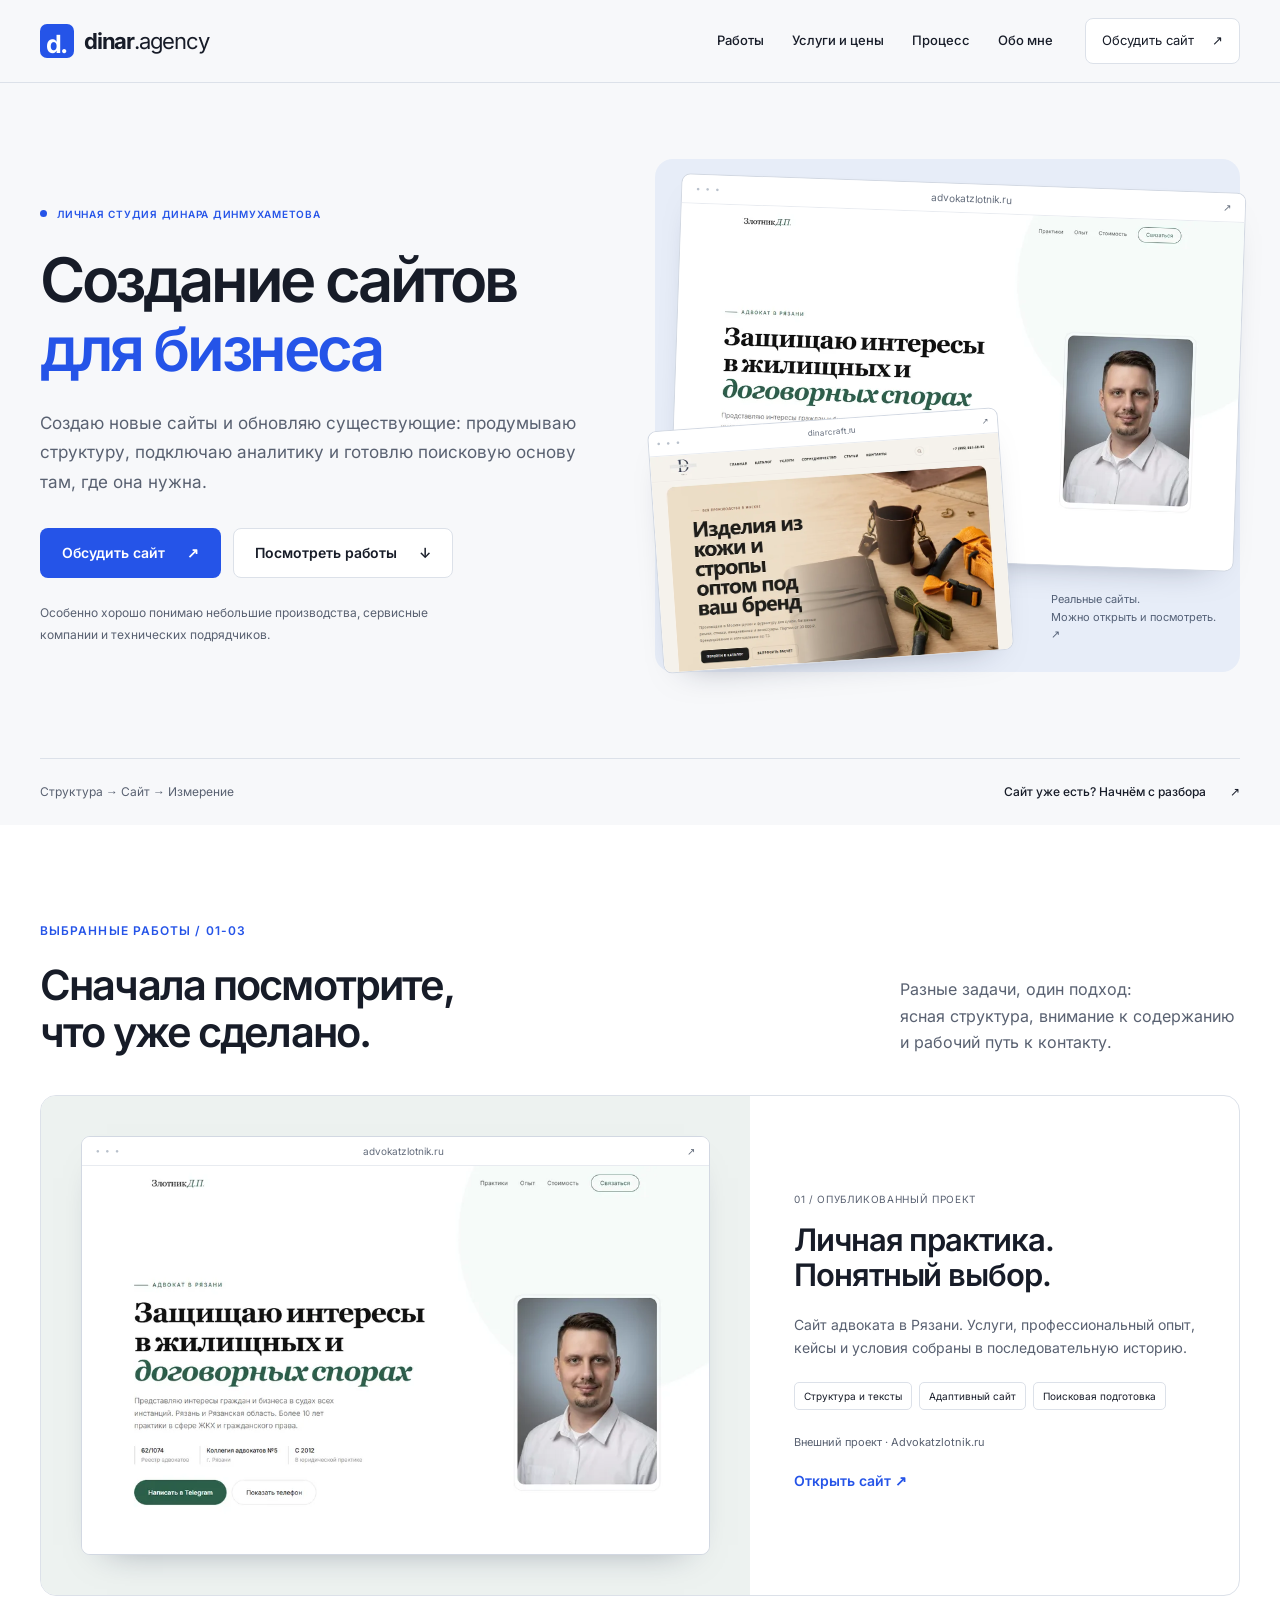
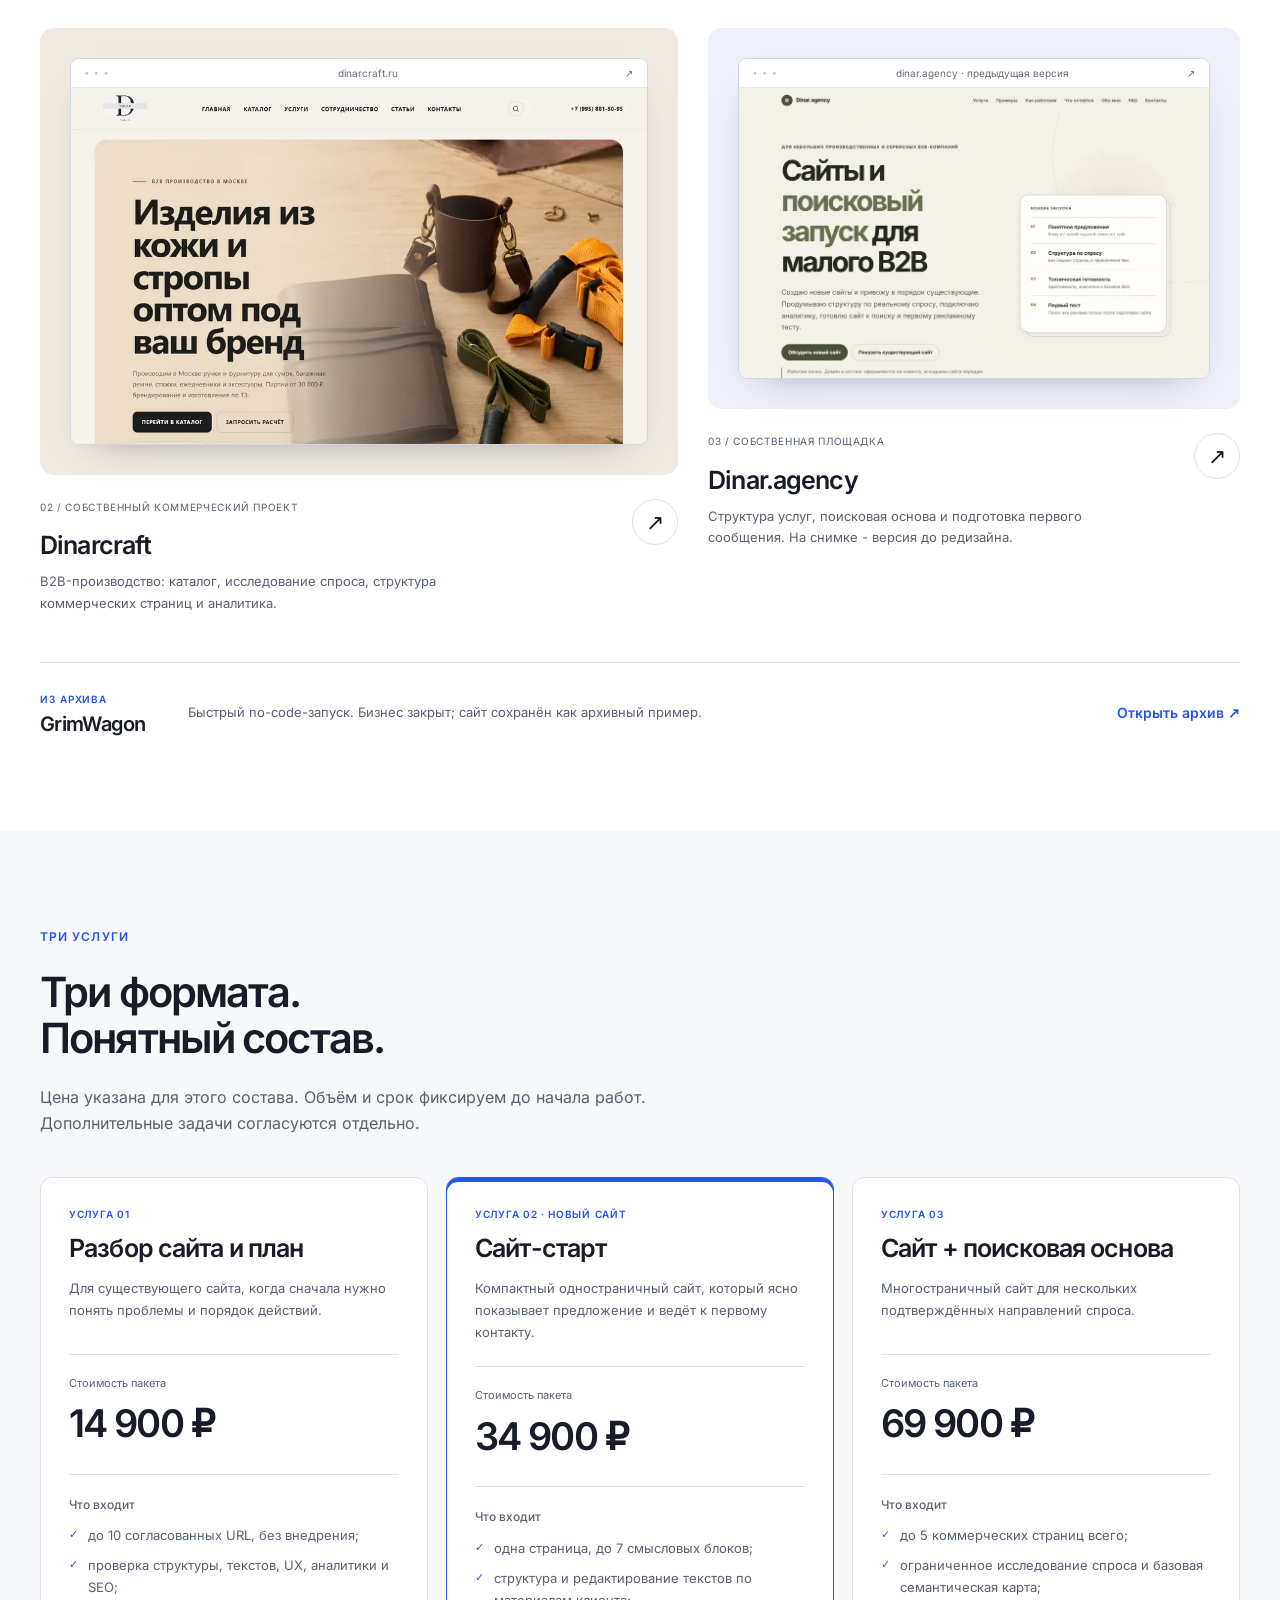
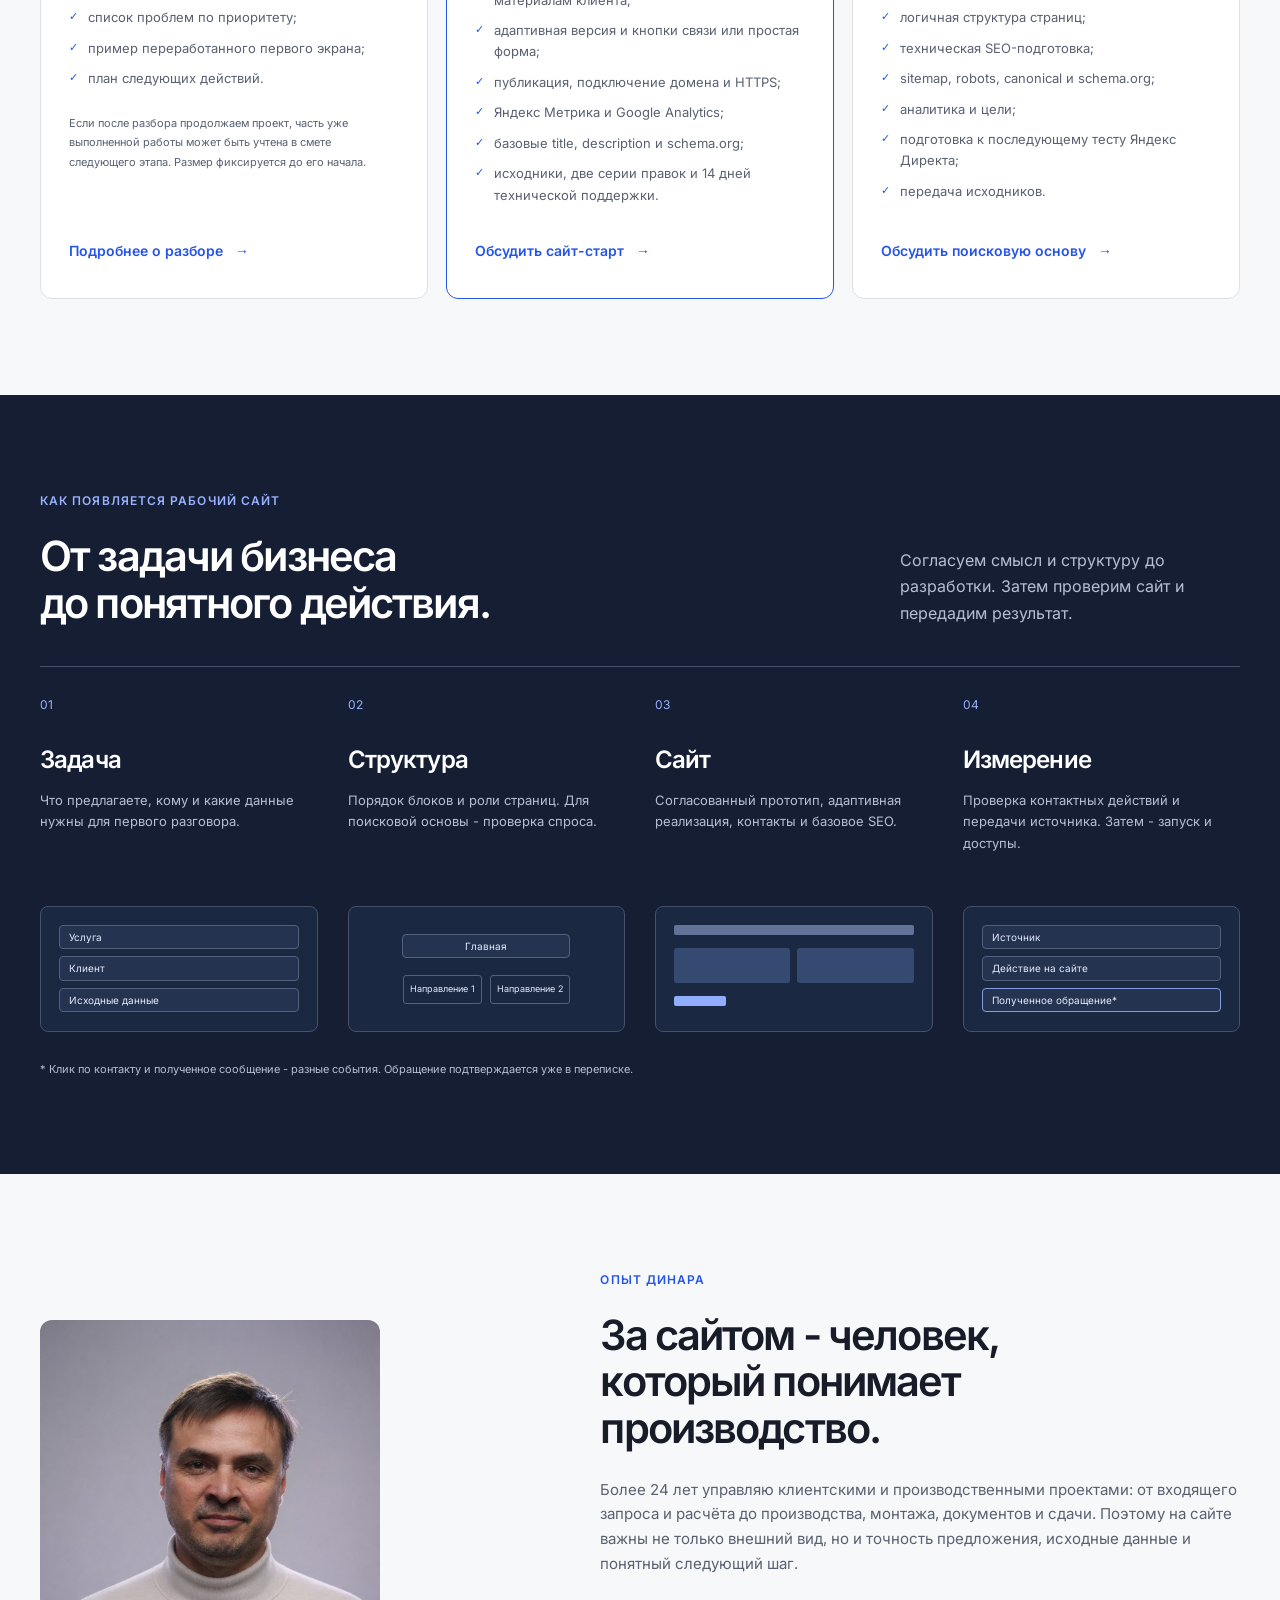
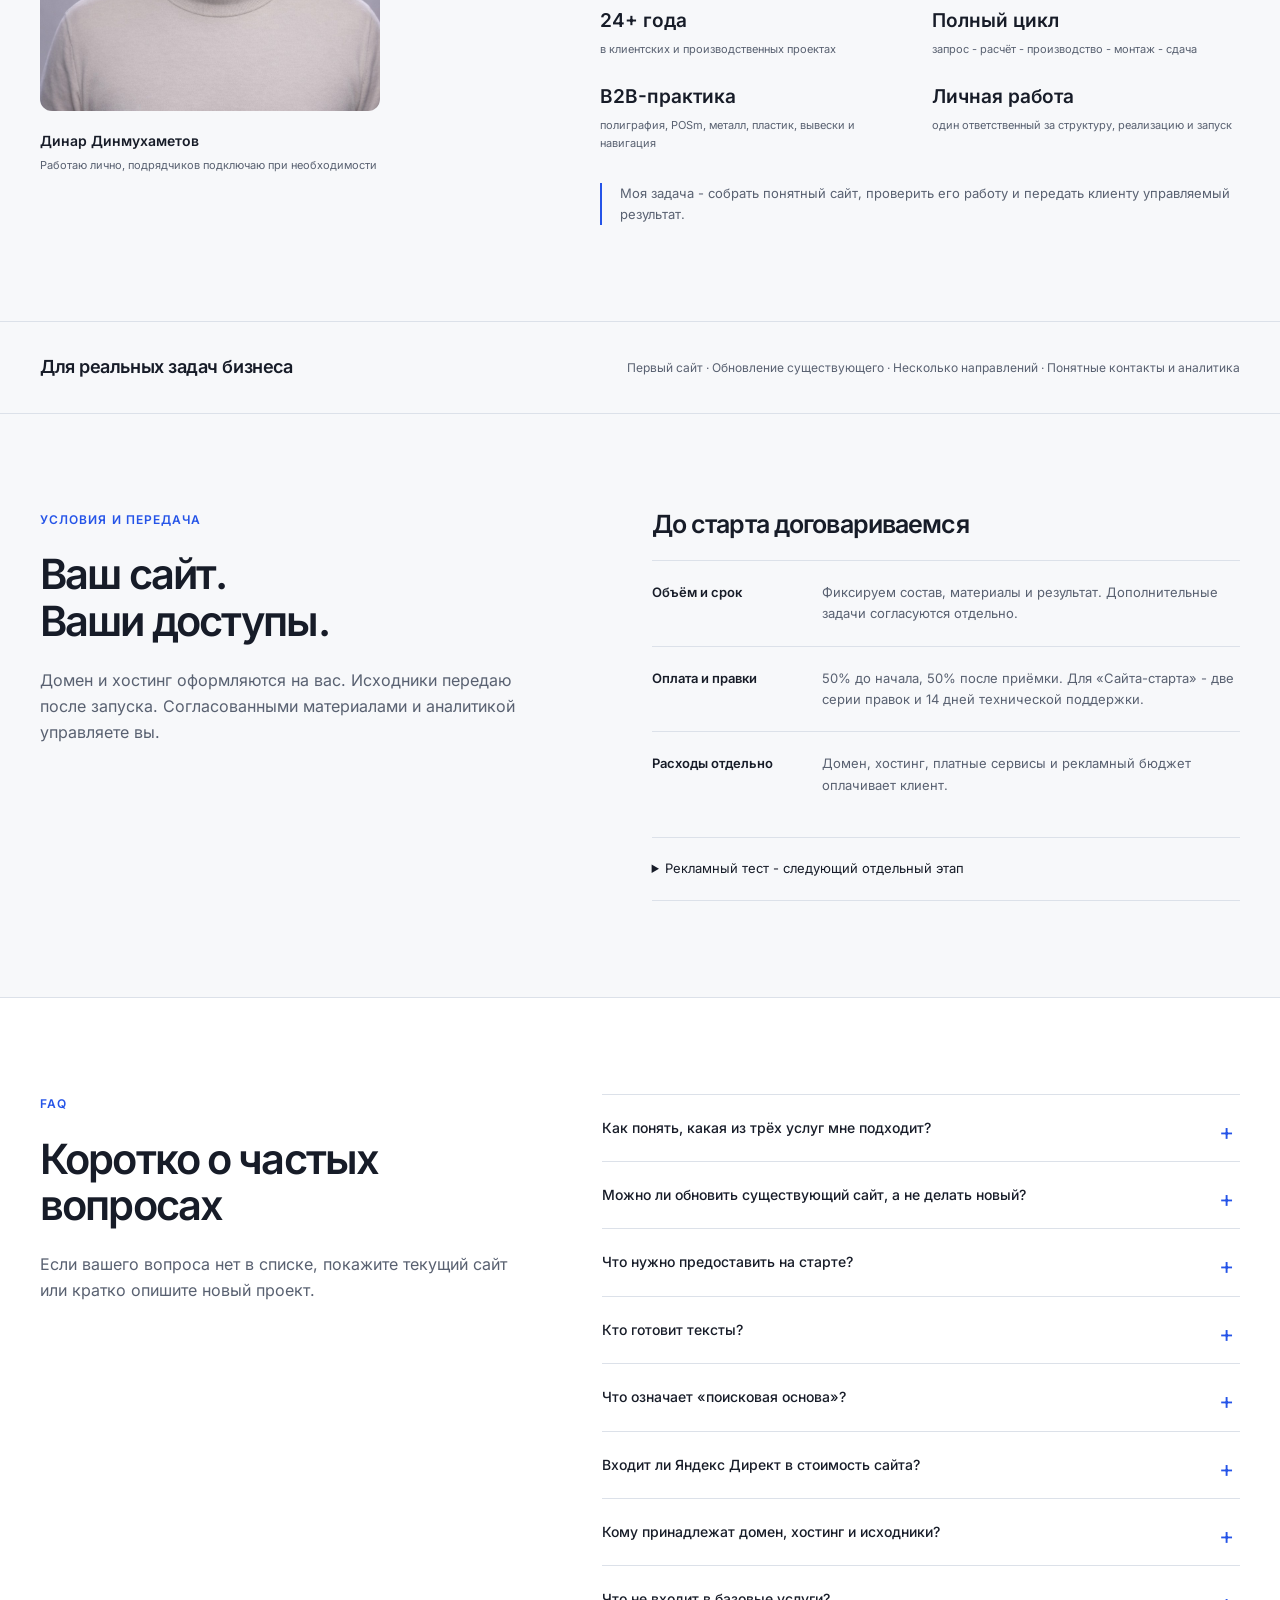
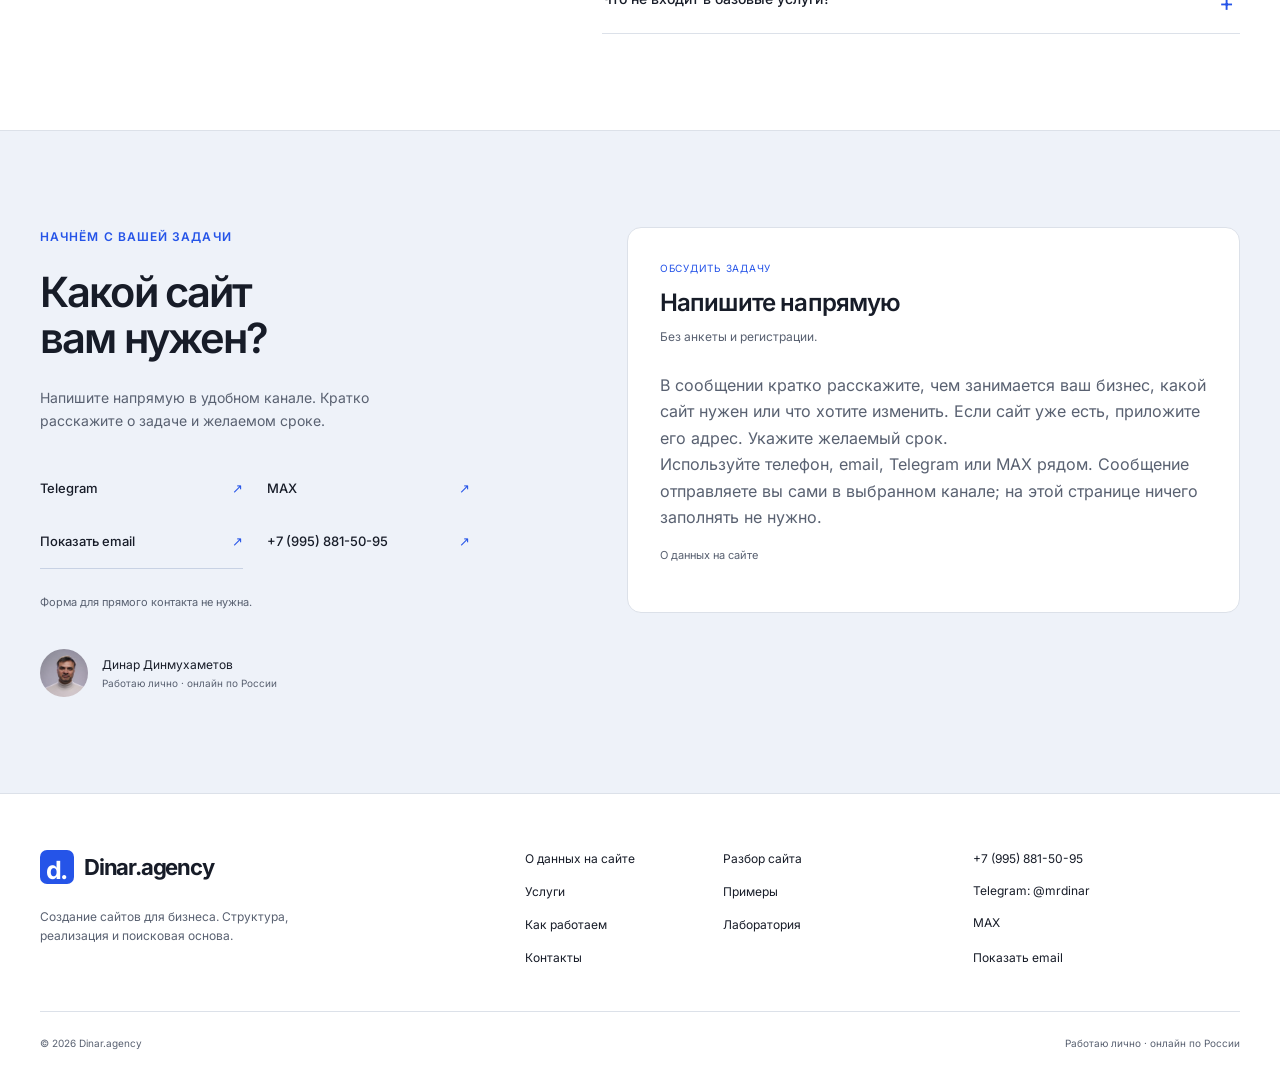
==== commit 2e7bcd86: "fix: remove automatic tracking and simplify direct-contact websites" ====
--- a/index.html
+++ b/index.html
@@ -28,7 +28,7 @@
 
     <link rel="stylesheet" href="css/style.css">
 
-    <script src="/js/analytics.js" defer></script>
+    
 
     <script type="application/ld+json">
     {
@@ -87,7 +87,7 @@
 <h1 id="hero-title">Создание сайтов <span>для бизнеса</span>
 </h1>
 <p class="hero-lead">Создаю новые сайты и обновляю существующие: продумываю структуру, подключаю аналитику и готовлю поисковую основу там, где она нужна.</p>
-<div class="button-row"><a class="button button-primary" href="#contact" data-contact-interest="Нужен новый сайт" data-analytics-goal="hero_new_site_cta">Обсудить сайт <span>↗</span></a><a class="button button-secondary" href="#work">Посмотреть работы <span>↓</span></a>
+<div class="button-row"><a class="button button-primary" href="#contact" data-contact-interest="Нужен новый сайт">Обсудить сайт <span>↗</span></a><a class="button button-secondary" href="#work">Посмотреть работы <span>↓</span></a>
 </div>
 <p class="hero-note">Особенно хорошо понимаю небольшие производства, сервисные компании и технических подрядчиков.</p>
 </div>
@@ -106,7 +106,7 @@
 </div><span class="showcase-note">Реальные сайты.<br>Можно открыть и посмотреть. ↗</span>
 </div>
 </div>
-<div class="container hero-bottom"><span>Структура → Сайт → Измерение</span><a href="/razbor-sayta/" data-analytics-goal="hero_existing_site_cta">Сайт уже есть? Начнём с разбора <span>↗</span></a>
+<div class="container hero-bottom"><span>Структура → Сайт → Измерение</span><a href="/razbor-sayta/">Сайт уже есть? Начнём с разбора <span>↗</span></a>
 </div>
 </section>
 <section class="section work" id="work" aria-labelledby="work-title">
@@ -118,7 +118,7 @@
 </div>
 <p>Разные задачи, один подход:<br>ясная структура, внимание к содержанию и рабочий путь к контакту.</p>
 </div>
-<article class="featured-project"><a class="project-visual" href="https://advokatzlotnik.ru/" target="_blank" rel="noopener" aria-label="Открыть сайт адвоката Злотника" data-analytics-goal="case_advokatzlotnik_open">
+<article class="featured-project"><a class="project-visual" href="https://advokatzlotnik.ru/" target="_blank" rel="noopener" aria-label="Открыть сайт адвоката Злотника">
 <div class="browser-frame">
 <div class="browser-bar"><span aria-hidden="true">● ● ●</span><span>advokatzlotnik.ru</span><span aria-hidden="true">↗</span>
 </div><img src="/images/work/advokat-960.webp" srcset="/images/work/advokat-640.webp 640w, /images/work/advokat-960.webp 960w, /images/work/advokat-1440.webp 1440w" sizes="(max-width: 700px) 92vw, 58vw" width="1440" height="890" alt="Реальный первый экран сайта адвоката Злотника" loading="lazy" decoding="async">
@@ -131,11 +131,11 @@
 <li>Адаптивный сайт</li>
 <li>Поисковая подготовка</li>
 </ul>
-<p class="project-type">Внешний проект · Advokatzlotnik.ru</p><a class="text-link" href="https://advokatzlotnik.ru/" target="_blank" rel="noopener" data-analytics-goal="case_advokatzlotnik_open">Открыть сайт ↗</a>
+<p class="project-type">Внешний проект · Advokatzlotnik.ru</p><a class="text-link" href="https://advokatzlotnik.ru/" target="_blank" rel="noopener">Открыть сайт ↗</a>
 </div>
 </article>
 <div class="secondary-projects">
-<article class="project"><a class="project-visual craft-visual" href="https://dinarcraft.ru/" target="_blank" rel="noopener" data-analytics-goal="case_dinarcraft_open" aria-label="Открыть Dinarcraft">
+<article class="project"><a class="project-visual craft-visual" href="https://dinarcraft.ru/" target="_blank" rel="noopener" aria-label="Открыть Dinarcraft">
 <div class="browser-frame">
 <div class="browser-bar"><span aria-hidden="true">● ● ●</span><span>dinarcraft.ru</span><span aria-hidden="true">↗</span>
 </div><img src="/images/work/dinarcraft-960.webp" srcset="/images/work/dinarcraft-640.webp 640w, /images/work/dinarcraft-960.webp 960w, /images/work/dinarcraft-1440.webp 1440w" sizes="(max-width: 700px) 92vw, 58vw" width="1440" height="890" alt="Реальный сайт производства изделий из кожи и стропы" loading="lazy" decoding="async">
@@ -144,7 +144,7 @@
 <div><span class="project-number">02 / Собственный коммерческий проект</span>
 <h3>Dinarcraft</h3>
 <p>B2B-производство: каталог, исследование спроса, структура коммерческих страниц и аналитика.</p>
-</div><a class="round-link" href="https://dinarcraft.ru/" aria-label="Открыть Dinarcraft" target="_blank" rel="noopener" data-analytics-goal="case_dinarcraft_open">↗</a>
+</div><a class="round-link" href="https://dinarcraft.ru/" aria-label="Открыть Dinarcraft" target="_blank" rel="noopener">↗</a>
 </div>
 </article>
 <article class="project">
@@ -158,7 +158,7 @@
 <div><span class="project-number">03 / Собственная площадка</span>
 <h3>Dinar.agency</h3>
 <p>Структура услуг, поисковая основа и подготовка первого сообщения. На снимке - версия до редизайна.</p>
-</div><a class="round-link" href="/razbor-sayta/" aria-label="Перейти к разбору сайта" data-analytics-goal="case_agency_audit_page_open">↗</a>
+</div><a class="round-link" href="/razbor-sayta/" aria-label="Перейти к разбору сайта">↗</a>
 </div>
 </article>
 </div>
@@ -167,7 +167,7 @@
 <p class="section-kicker">Из архива</p>
 <h3 id="archive-work-title">GrimWagon</h3>
 </div>
-<p>Быстрый no-code-запуск. Бизнес закрыт; сайт сохранён как архивный пример.</p><a class="text-link" href="https://grimwagon-moscow-site.lovable.app/" target="_blank" rel="noopener" data-analytics-goal="case_grimwagon_archive_open">Открыть архив ↗</a>
+<p>Быстрый no-code-запуск. Бизнес закрыт; сайт сохранён как архивный пример.</p><a class="text-link" href="https://grimwagon-moscow-site.lovable.app/" target="_blank" rel="noopener">Открыть архив ↗</a>
 </aside>
 </div>
 </section>
@@ -200,7 +200,7 @@
                         </ul>
 </div>
                         <p class="boundary">Если после разбора продолжаем проект, часть уже выполненной работы может быть учтена в смете следующего этапа. Размер фиксируется до его начала.</p>
-                        <a class="text-link" href="razbor-sayta/" data-analytics-goal="service_audit_page_open">Подробнее о разборе <span aria-hidden="true">→</span></a>
+                        <a class="text-link" href="razbor-sayta/">Подробнее о разборе <span aria-hidden="true">→</span></a>
                     </article>
                     <article class="solution-card service-card">
                         <div class="solution-card-head">
@@ -224,7 +224,7 @@
 <li>исходники, две серии правок и 14 дней технической поддержки.</li>
                         </ul>
 </div>
-                        <a class="text-link" href="#contact" data-contact-interest="Сайт-старт" data-analytics-goal="service_start_cta">Обсудить сайт-старт <span aria-hidden="true">→</span></a>
+                        <a class="text-link" href="#contact" data-contact-interest="Сайт-старт">Обсудить сайт-старт <span aria-hidden="true">→</span></a>
                     </article>
                     <article class="solution-card service-card">
                         <div class="solution-card-head">
@@ -249,7 +249,7 @@
 <li>передача исходников.</li>
                         </ul>
 </div>
-                        <a class="text-link" href="#contact" data-contact-interest="Сайт и поисковая основа" data-analytics-goal="service_search_cta">Обсудить поисковую основу <span aria-hidden="true">→</span></a>
+                        <a class="text-link" href="#contact" data-contact-interest="Сайт и поисковая основа">Обсудить поисковую основу <span aria-hidden="true">→</span></a>
                     </article>
                 </div>
             </div>
@@ -398,10 +398,10 @@
 <div class="contact-copy">
 <p class="section-kicker">Начнём с вашей задачи</p>
 <h2 id="contact-title">Какой сайт<br>вам нужен?</h2>
-<p>Напишите напрямую или подготовьте сообщение здесь. Обсудим задачу и выберем подходящий формат.</p>
-<div class="direct-contacts"><a href="https://t.me/mrdinar" target="_blank" rel="noopener" data-analytics-goal="telegram_final">Telegram <span>↗</span></a><a href="https://max.ru/u/f9LHodD0cOKdKxpZWRTf6opqWFE4_FBbFln83YGEvx6yfmukrq7u5bdn0Wg" target="_blank" rel="noopener" data-analytics-goal="max_final">MAX <span>↗</span></a>
-<div data-email-b64="ZGJAZGluYXJkYi5ydQ=="><button id="emailDraftButton" type="button" data-email-reveal data-analytics-goal="email_final">Показать email <span>↗</span></button><a href="#" data-email-link hidden></a>
-</div><a href="tel:+79958815095" data-analytics-goal="phone_final">+7 (995) 881-50-95 <span>↗</span></a>
+<p>Напишите напрямую в удобном канале. Кратко расскажите о задаче и желаемом сроке.</p>
+<div class="direct-contacts"><a href="https://t.me/mrdinar" target="_blank" rel="noopener">Telegram <span>↗</span></a><a href="https://max.ru/u/f9LHodD0cOKdKxpZWRTf6opqWFE4_FBbFln83YGEvx6yfmukrq7u5bdn0Wg" target="_blank" rel="noopener">MAX <span>↗</span></a>
+<div data-email-b64="ZGJAZGluYXJkYi5ydQ=="><button id="emailDraftButton" type="button" data-email-reveal>Показать email <span>↗</span></button><a href="#" data-email-link hidden></a>
+</div><a href="tel:+79958815095">+7 (995) 881-50-95 <span>↗</span></a>
 </div>
 <p class="contact-hint">Форма для прямого контакта не нужна.</p><noscript>
 <details class="nojs-email">
@@ -414,43 +414,12 @@
 </div>
 </div>
 <div class="contact-builder">
-<form class="contact-form ym-hide-content ym-disable-submit" id="contactForm" data-audit="false" data-analytics-start-goal="contact_form_start" data-analytics-submit-goal="contact_form_telegram">
-<div class="form-heading"><span class="step-label">01 / Контекст</span>
-<h3>Подготовить сообщение</h3>
-<p>Вы увидите текст и отправите его сами.</p>
-</div>
-<label><span>Что нужно обсудить?</span><select class="ym-disable-keys" name="interest"><option>Нужен новый сайт</option><option>Нужно обновить существующий сайт</option><option >Разбор сайта и план</option><option>Сайт-старт</option><option>Сайт и поисковая основа</option></select>
-</label>
-<label><span id="siteUrlLabel">Адрес сайта (если есть)</span><input class="ym-disable-keys" type="text" name="site_url" inputmode="url" autocomplete="url" placeholder="example.ru" maxlength="300"  aria-describedby="urlHint"><small id="urlHint">Можно без https://</small>
-</label>
-<label><span>Коротко о задаче *</span><textarea class="ym-disable-keys" name="message" rows="3" maxlength="2000" placeholder="Чем занимаетесь и что хотите изменить или запустить" required></textarea>
-</label>
-<details class="optional-fields">
-<summary>Добавить имя и контакт для ответа <span>необязательно</span>
-</summary>
-<label><span>Имя</span><input class="ym-disable-keys" name="name" autocomplete="name" maxlength="80">
-</label>
-<label><span>Компания</span><input class="ym-disable-keys" name="company" autocomplete="organization" maxlength="120">
-</label>
-<label><span>Контакт для ответа</span><input class="ym-disable-keys" name="contact" autocomplete="email" maxlength="150">
-</label>
-</details>
-<label class="honeypot" aria-hidden="true"><span>Не заполняйте это поле</span><input class="ym-disable-keys" name="company_website" tabindex="-1" autocomplete="off">
-</label><input class="ym-disable-keys" type="hidden" name="form_started_at"><button class="button button-primary prepare-button" type="submit" disabled>Подготовить текст <span aria-hidden="true">→</span></button>
-<p class="form-status" id="formStatus" role="status" aria-live="polite">
-</p>
-</form>
-<section class="message-preview ym-hide-content" id="messagePreview" aria-labelledby="previewTitle" hidden><span class="step-label">02 / Ваше сообщение</span>
-<h3 id="previewTitle">Проверьте и отправьте сами</h3>
-<label for="preparedMessage">Текст можно изменить</label><textarea class="ym-disable-keys" id="preparedMessage" rows="11" maxlength="6000"></textarea><button class="button button-secondary" type="button" id="copyMessage">Скопировать текст</button>
-<p id="copyStatus" role="status" aria-live="polite">
-</p>
-<p class="channel-note">Затем откройте канал и вставьте текст. Файл можно приложить уже там.</p>
-<div class="form-channel-buttons"><a class="button button-primary" href="https://t.me/mrdinar" target="_blank" rel="noopener" data-contact-channel="telegram">Открыть Telegram ↗</a><a class="button button-secondary" href="https://max.ru/u/f9LHodD0cOKdKxpZWRTf6opqWFE4_FBbFln83YGEvx6yfmukrq7u5bdn0Wg" target="_blank" rel="noopener" data-contact-channel="max">Открыть MAX ↗</a><button class="button button-secondary" type="button" data-contact-channel="email">Открыть Email ↗</button>
-</div>
-<p class="form-note">Нажатие кнопки не отправляет сообщение.</p>
-</section><noscript>
-<p class="noscript-note">Подготовка текста работает с JavaScript. Написать напрямую или позвонить можно по контактам рядом.</p></noscript>
+<section class="contact-form" aria-labelledby="directContactTitle">
+<div class="form-heading"><span class="step-label">Обсудить задачу</span><h3 id="directContactTitle">Напишите напрямую</h3><p>Без анкеты и регистрации.</p></div>
+<p>В сообщении кратко расскажите, чем занимается ваш бизнес, какой сайт нужен или что хотите изменить. Если сайт уже есть, приложите его адрес. Укажите желаемый срок.</p>
+<p>Используйте телефон, email, Telegram или MAX рядом. Сообщение отправляете вы сами в выбранном канале; на этой странице ничего заполнять не нужно.</p>
+<p class="form-note"><a href="/privacy/">О данных на сайте</a></p>
+</section>
 </div>
 </div>
 </section>
@@ -460,24 +429,14 @@
             <div><a class="brand brand-footer" href="#top"><span class="brand-mark" aria-hidden="true">d.</span><span>Dinar.agency</span></a>
 <p>Создание сайтов для бизнеса. Структура, реализация и поисковая основа.</p>
 </div>
-            <nav aria-label="Навигация в подвале"><a href="razbor-sayta/" data-analytics-goal="audit_page_footer_open">Разбор сайта</a><a href="#services">Услуги</a><a href="#work">Примеры</a><a href="#process">Как работаем</a><a href="fishki-biznesa/" data-analytics-goal="laboratory_footer">Лаборатория</a><a href="#contact">Контакты</a>
+            <nav aria-label="Навигация в подвале"><a href="/privacy/">О данных на сайте</a><a href="razbor-sayta/">Разбор сайта</a><a href="#services">Услуги</a><a href="#work">Примеры</a><a href="#process">Как работаем</a><a href="fishki-biznesa/">Лаборатория</a><a href="#contact">Контакты</a>
 </nav>
-            <div class="footer-contact" data-email-b64="ZGJAZGluYXJkYi5ydQ=="><a href="tel:+79958815095" data-analytics-goal="phone_footer">+7 (995) 881-50-95</a><a href="https://t.me/mrdinar" target="_blank" rel="noopener" data-analytics-goal="telegram_footer">Telegram: @mrdinar</a><a href="https://max.ru/u/f9LHodD0cOKdKxpZWRTf6opqWFE4_FBbFln83YGEvx6yfmukrq7u5bdn0Wg" target="_blank" rel="noopener" data-analytics-goal="max_footer">MAX</a><button type="button" data-email-reveal>Показать email</button><a href="#" data-email-link hidden></a>
+            <div class="footer-contact" data-email-b64="ZGJAZGluYXJkYi5ydQ=="><a href="tel:+79958815095">+7 (995) 881-50-95</a><a href="https://t.me/mrdinar" target="_blank" rel="noopener">Telegram: @mrdinar</a><a href="https://max.ru/u/f9LHodD0cOKdKxpZWRTf6opqWFE4_FBbFln83YGEvx6yfmukrq7u5bdn0Wg" target="_blank" rel="noopener">MAX</a><button type="button" data-email-reveal>Показать email</button><a href="#" data-email-link hidden></a>
 </div>
         </div>
         <div class="container footer-bottom"><span>© <span id="currentYear">2026</span> Dinar.agency</span><span>Работаю лично · онлайн по России</span>
 </div>
     </footer>
-<aside class="source-preference" aria-label="Источник обращения">
-<div class="container">
-<details>
-<summary>Источник обращения</summary>
-<p>Можно запомнить, откуда вы пришли, пока открыта эта вкладка. Метки будут видны в подготовленном сообщении. Имя, контакты и текст задачи здесь не сохраняются.</p>
-<label><input type="checkbox" id="rememberSource"> Запоминать источник в этой вкладке</label>
-<p id="sourceStatus" role="status">
-</p>
-</details>
-</div>
-</aside>
+
 <script src="js/main.js" defer>
 </script></body></html>
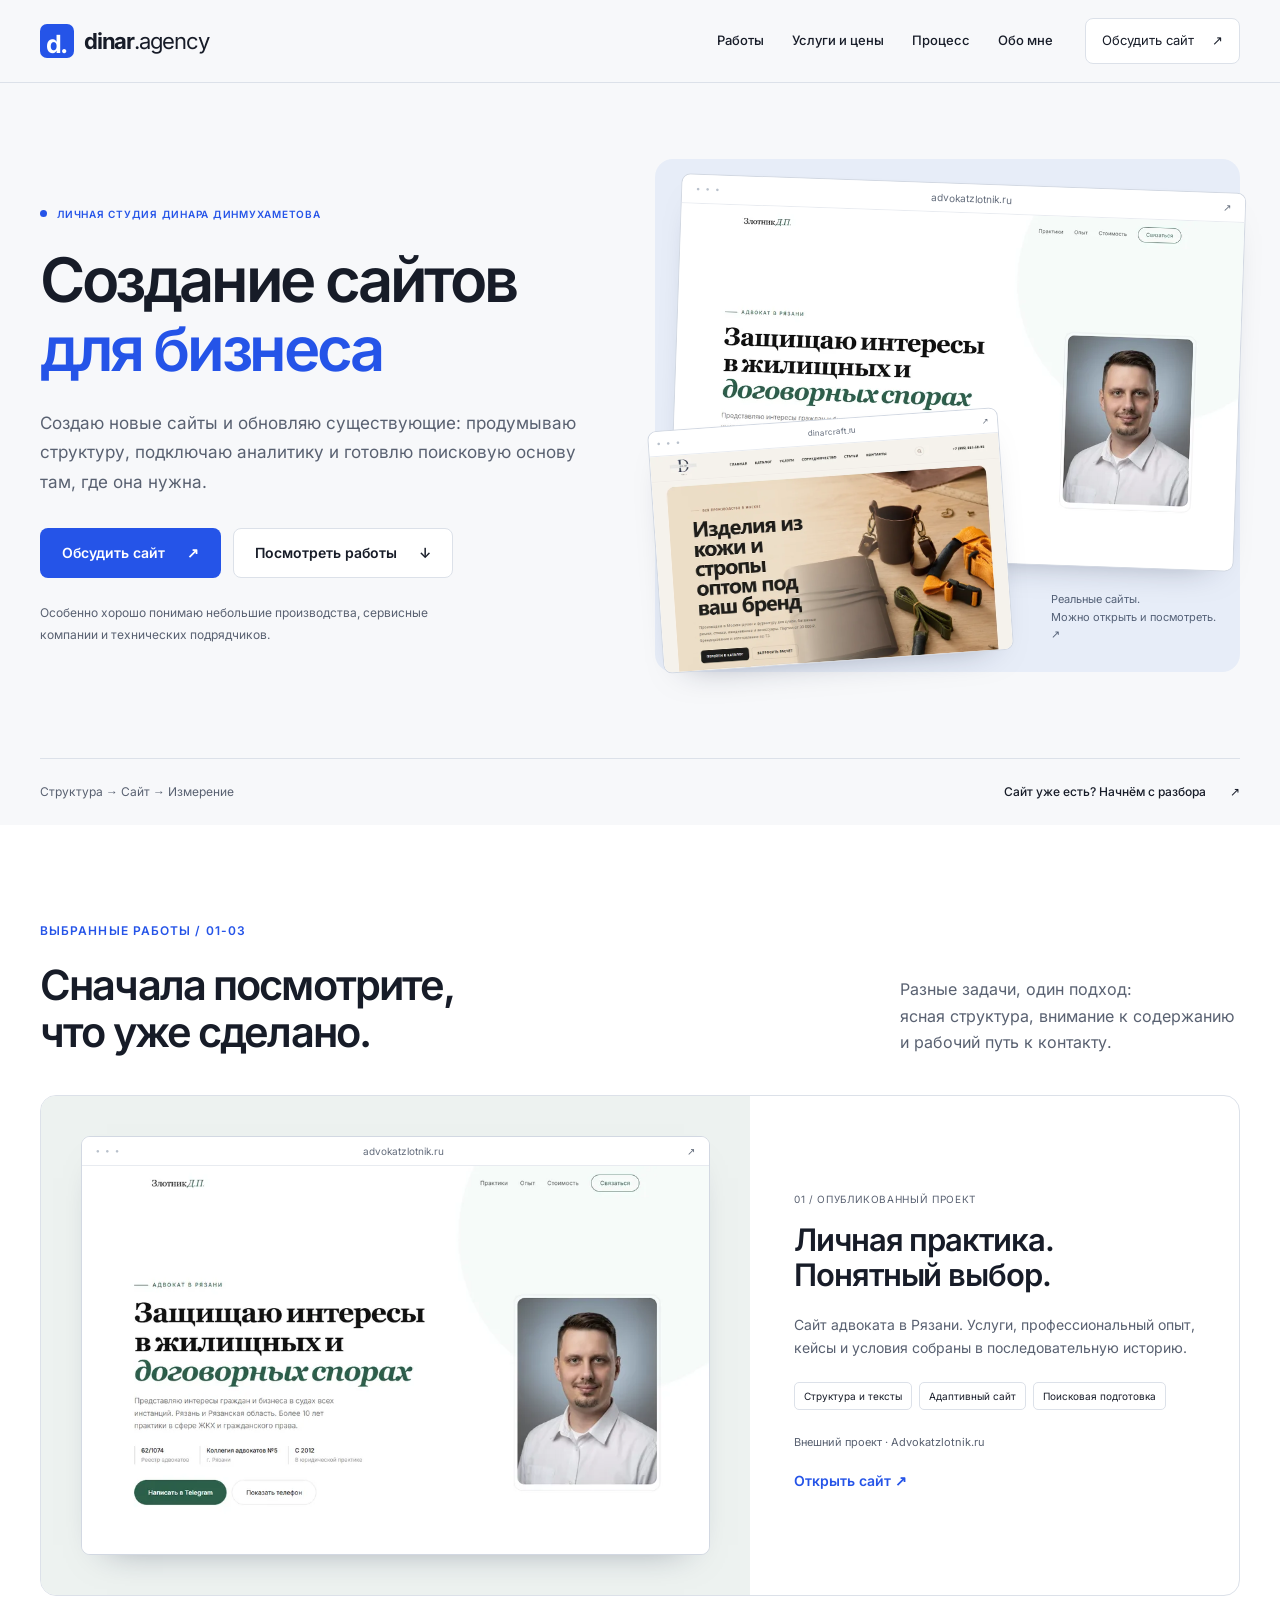
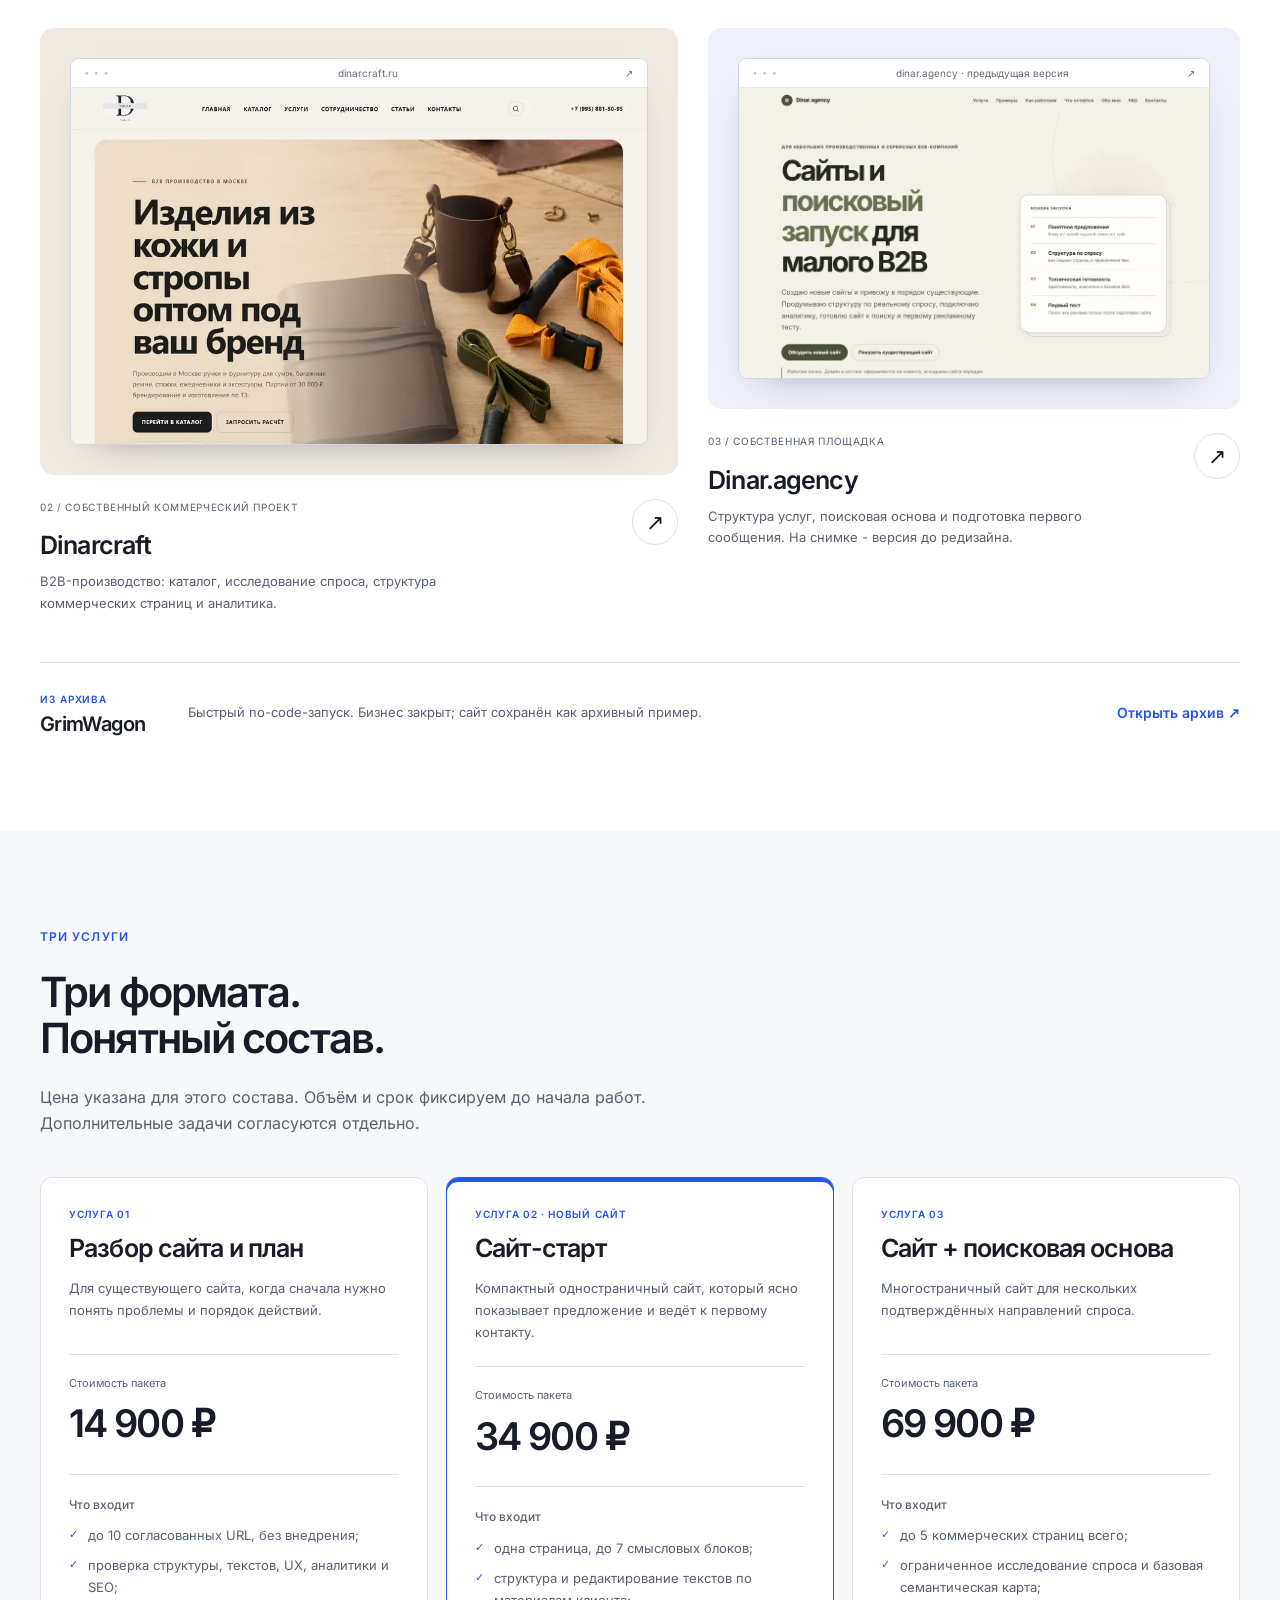
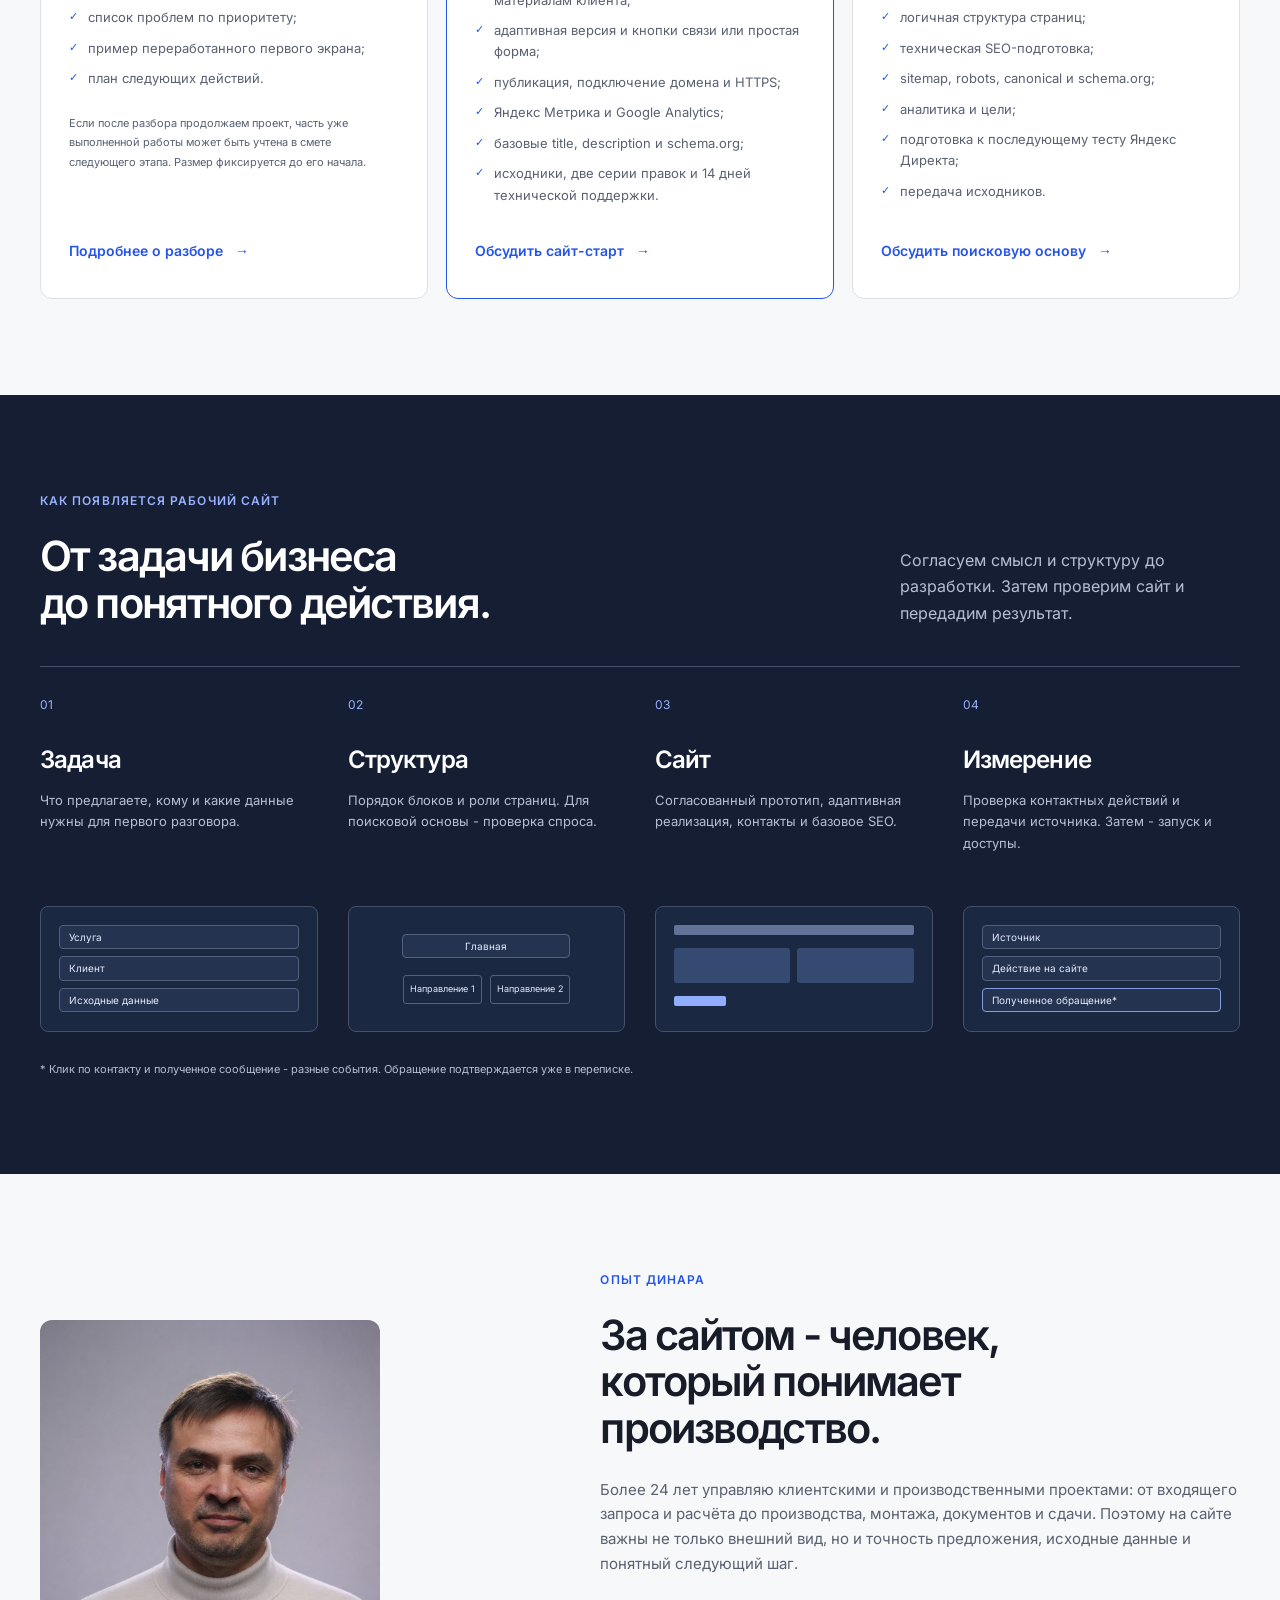
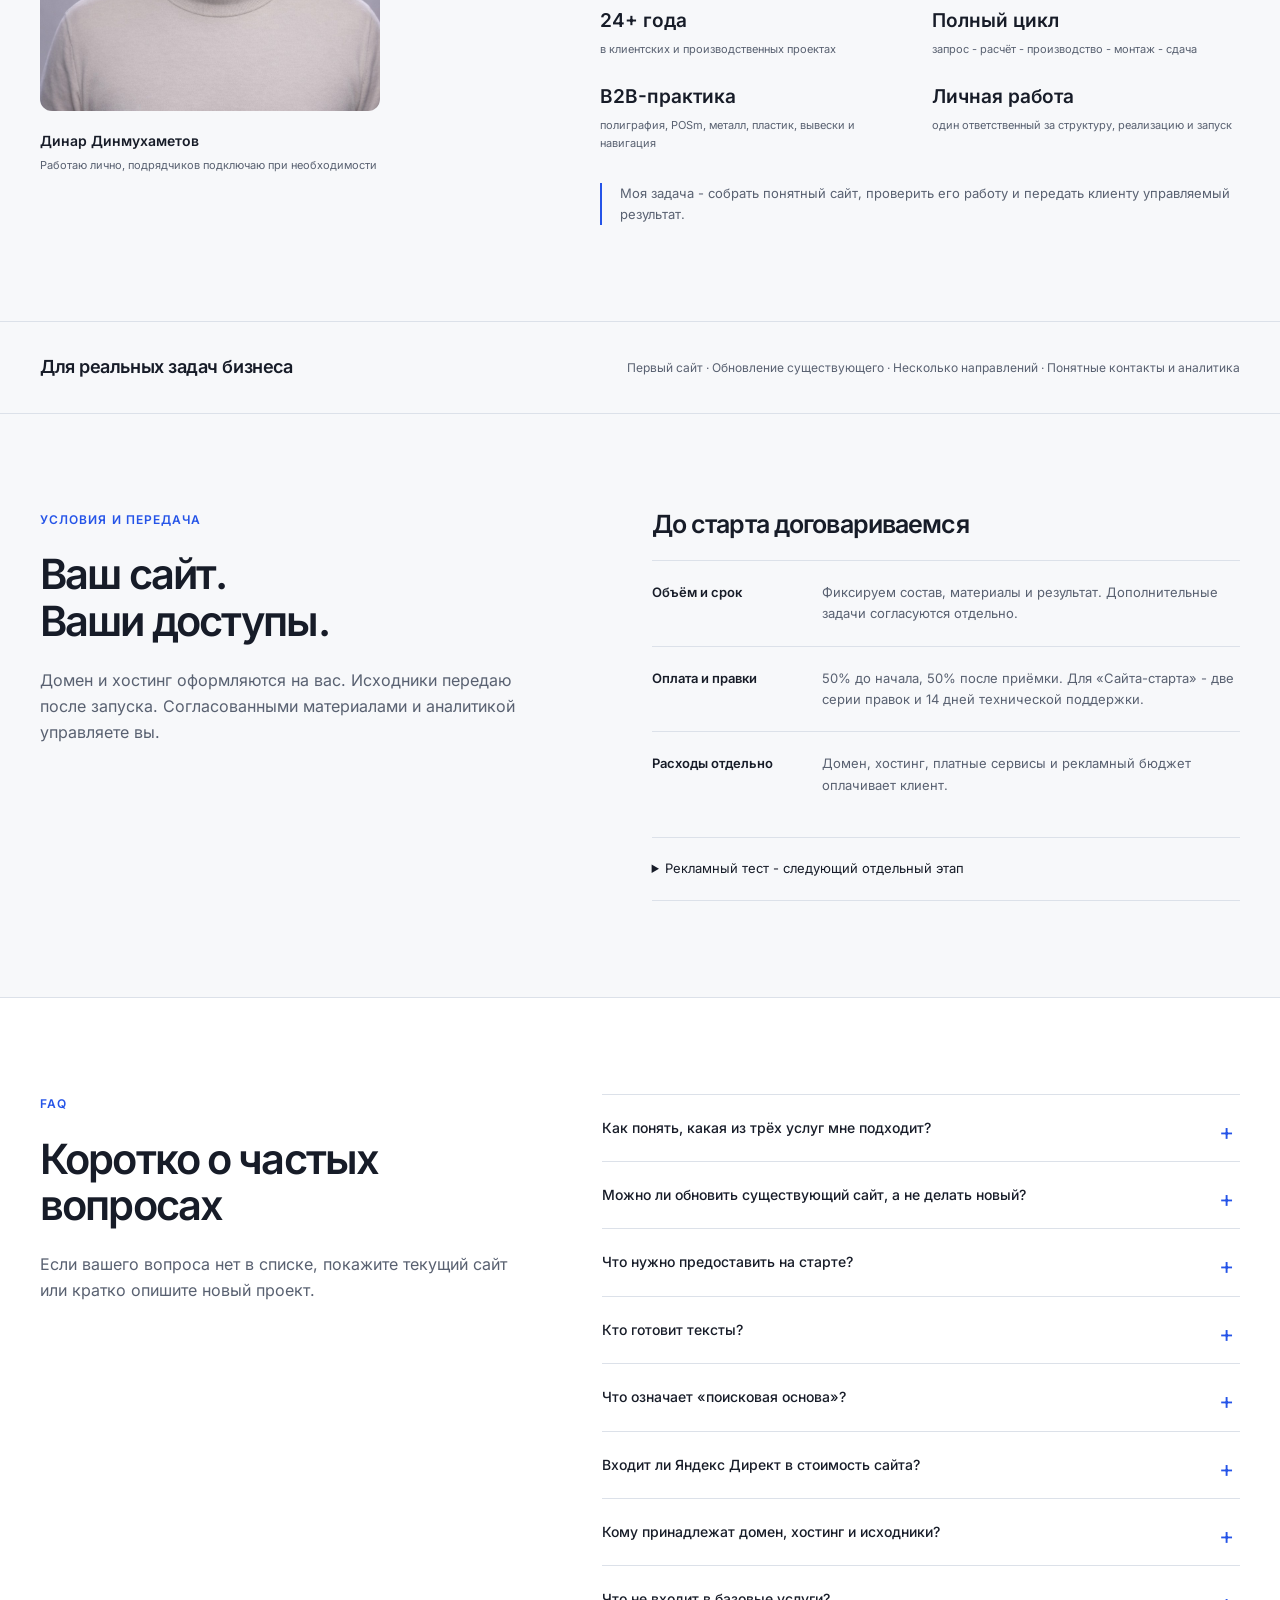
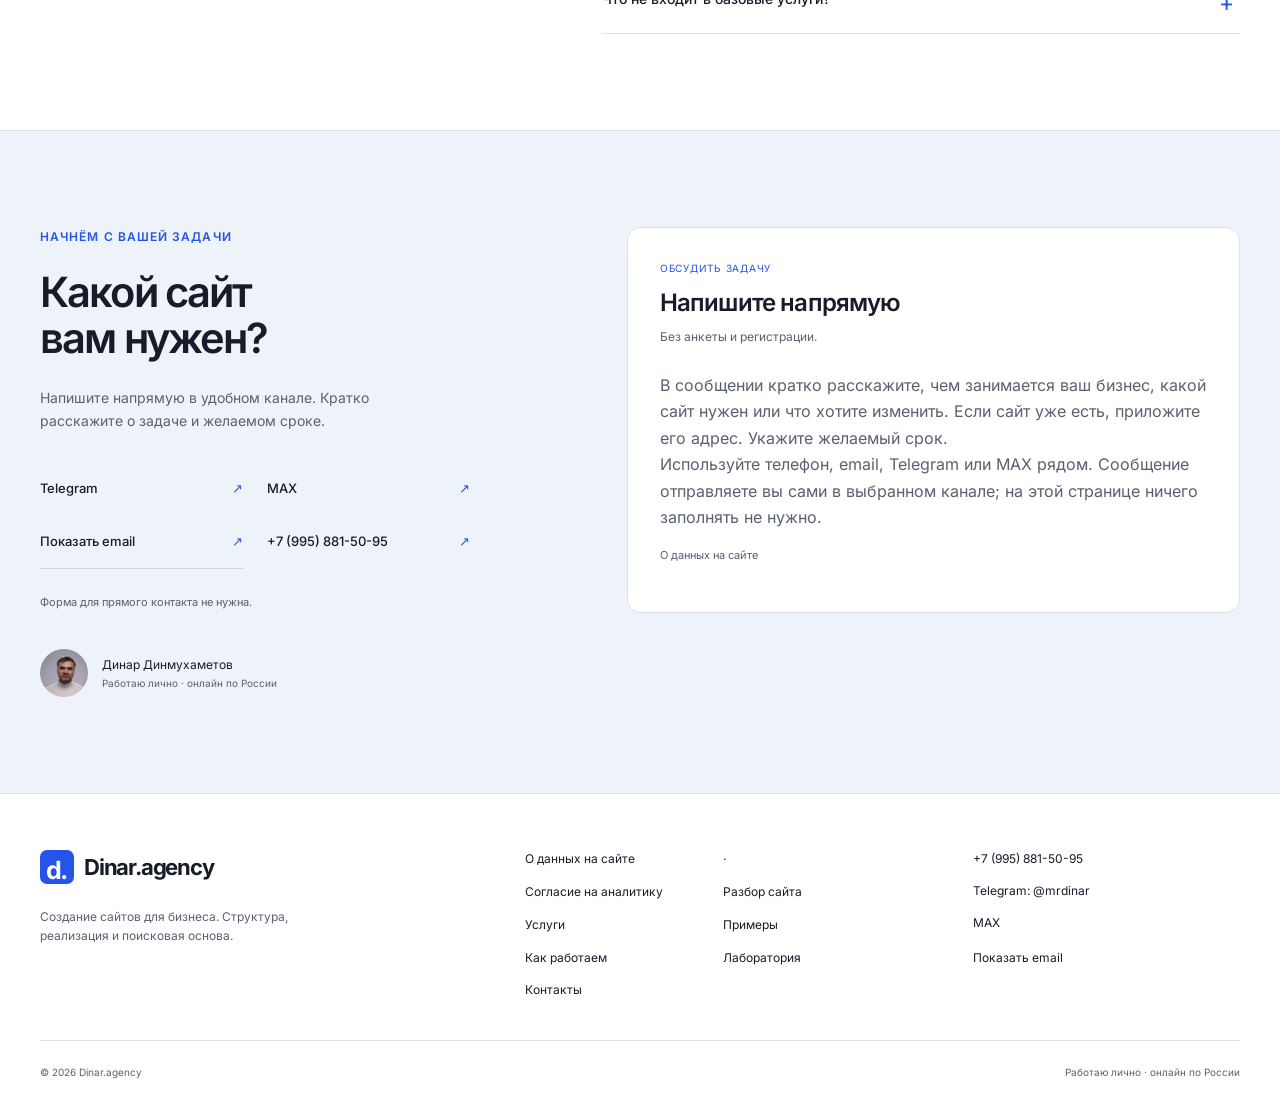
==== commit 8677d63a: "Align data notices, consent controls and public contact details" ====
--- a/index.html
+++ b/index.html
@@ -1,4 +1,5 @@
 <!DOCTYPE html>
+<!-- REG.RU automatic publication smoke test -->
 <html lang="ru">
 <head>
     <meta charset="UTF-8">
@@ -28,7 +29,7 @@
 
     <link rel="stylesheet" href="css/style.css">
 
-    
+
 
     <script type="application/ld+json">
     {
@@ -60,11 +61,12 @@
             {
                 "@type": "Person",
                 "@id": "https://dinar.agency/#person",
-                "name": "Динар Динмухаметов",
+                "name": "Динмухаметов Динар Баграмович",
                 "url": "https://dinar.agency/",
                 "image": "https://dinar.agency/images/dinar-about-photo.jpeg",
                 "jobTitle": "Основатель Dinar.agency",
                 "telephone": "+7 995 881-50-95",
+                "email": "dindb@inbox.ru",
                 "sameAs": ["https://t.me/mrdinar", "https://max.ru/u/f9LHodD0cOKdKxpZWRTf6opqWFE4_FBbFln83YGEvx6yfmukrq7u5bdn0Wg"],
                 "knowsAbout": ["Создание сайтов", "Поисковая подготовка сайтов", "Веб-аналитика", "Производственные B2B-проекты"]
             }
@@ -400,13 +402,13 @@
 <h2 id="contact-title">Какой сайт<br>вам нужен?</h2>
 <p>Напишите напрямую в удобном канале. Кратко расскажите о задаче и желаемом сроке.</p>
 <div class="direct-contacts"><a href="https://t.me/mrdinar" target="_blank" rel="noopener">Telegram <span>↗</span></a><a href="https://max.ru/u/f9LHodD0cOKdKxpZWRTf6opqWFE4_FBbFln83YGEvx6yfmukrq7u5bdn0Wg" target="_blank" rel="noopener">MAX <span>↗</span></a>
-<div data-email-b64="ZGJAZGluYXJkYi5ydQ=="><button id="emailDraftButton" type="button" data-email-reveal>Показать email <span>↗</span></button><a href="#" data-email-link hidden></a>
+<div data-email-b64="ZGluZGJAaW5ib3gucnU="><button id="emailDraftButton" type="button" data-email-reveal>Показать email <span>↗</span></button><a href="#" data-email-link hidden></a>
 </div><a href="tel:+79958815095">+7 (995) 881-50-95 <span>↗</span></a>
 </div>
 <p class="contact-hint">Форма для прямого контакта не нужна.</p><noscript>
 <details class="nojs-email">
 <summary>Показать email без JavaScript</summary>
-<p><span>db</span><span>@</span><span>dinardb.ru</span>
+<p><span>dindb</span><span>@</span><span>inbox.ru</span>
 </p>
 <p>Скопируйте адрес в своё почтовое приложение.</p>
 </details></noscript>
@@ -429,9 +431,9 @@
             <div><a class="brand brand-footer" href="#top"><span class="brand-mark" aria-hidden="true">d.</span><span>Dinar.agency</span></a>
 <p>Создание сайтов для бизнеса. Структура, реализация и поисковая основа.</p>
 </div>
-            <nav aria-label="Навигация в подвале"><a href="/privacy/">О данных на сайте</a><a href="razbor-sayta/">Разбор сайта</a><a href="#services">Услуги</a><a href="#work">Примеры</a><a href="#process">Как работаем</a><a href="fishki-biznesa/">Лаборатория</a><a href="#contact">Контакты</a>
+            <nav aria-label="Навигация в подвале"><a href="/privacy/">О данных на сайте</a> · <a href="/privacy/analytics-consent/">Согласие на аналитику</a><a href="razbor-sayta/">Разбор сайта</a><a href="#services">Услуги</a><a href="#work">Примеры</a><a href="#process">Как работаем</a><a href="fishki-biznesa/">Лаборатория</a><a href="#contact">Контакты</a>
 </nav>
-            <div class="footer-contact" data-email-b64="ZGJAZGluYXJkYi5ydQ=="><a href="tel:+79958815095">+7 (995) 881-50-95</a><a href="https://t.me/mrdinar" target="_blank" rel="noopener">Telegram: @mrdinar</a><a href="https://max.ru/u/f9LHodD0cOKdKxpZWRTf6opqWFE4_FBbFln83YGEvx6yfmukrq7u5bdn0Wg" target="_blank" rel="noopener">MAX</a><button type="button" data-email-reveal>Показать email</button><a href="#" data-email-link hidden></a>
+            <div class="footer-contact" data-email-b64="ZGluZGJAaW5ib3gucnU="><a href="tel:+79958815095">+7 (995) 881-50-95</a><a href="https://t.me/mrdinar" target="_blank" rel="noopener">Telegram: @mrdinar</a><a href="https://max.ru/u/f9LHodD0cOKdKxpZWRTf6opqWFE4_FBbFln83YGEvx6yfmukrq7u5bdn0Wg" target="_blank" rel="noopener">MAX</a><button type="button" data-email-reveal>Показать email</button><a href="#" data-email-link hidden></a>
 </div>
         </div>
         <div class="container footer-bottom"><span>© <span id="currentYear">2026</span> Dinar.agency</span><span>Работаю лично · онлайн по России</span>
@@ -439,4 +441,4 @@
     </footer>
 
 <script src="js/main.js" defer>
-</script></body></html>+</script><script src="/js/consent-metrika.js?v=20261015" defer></script></body></html>
